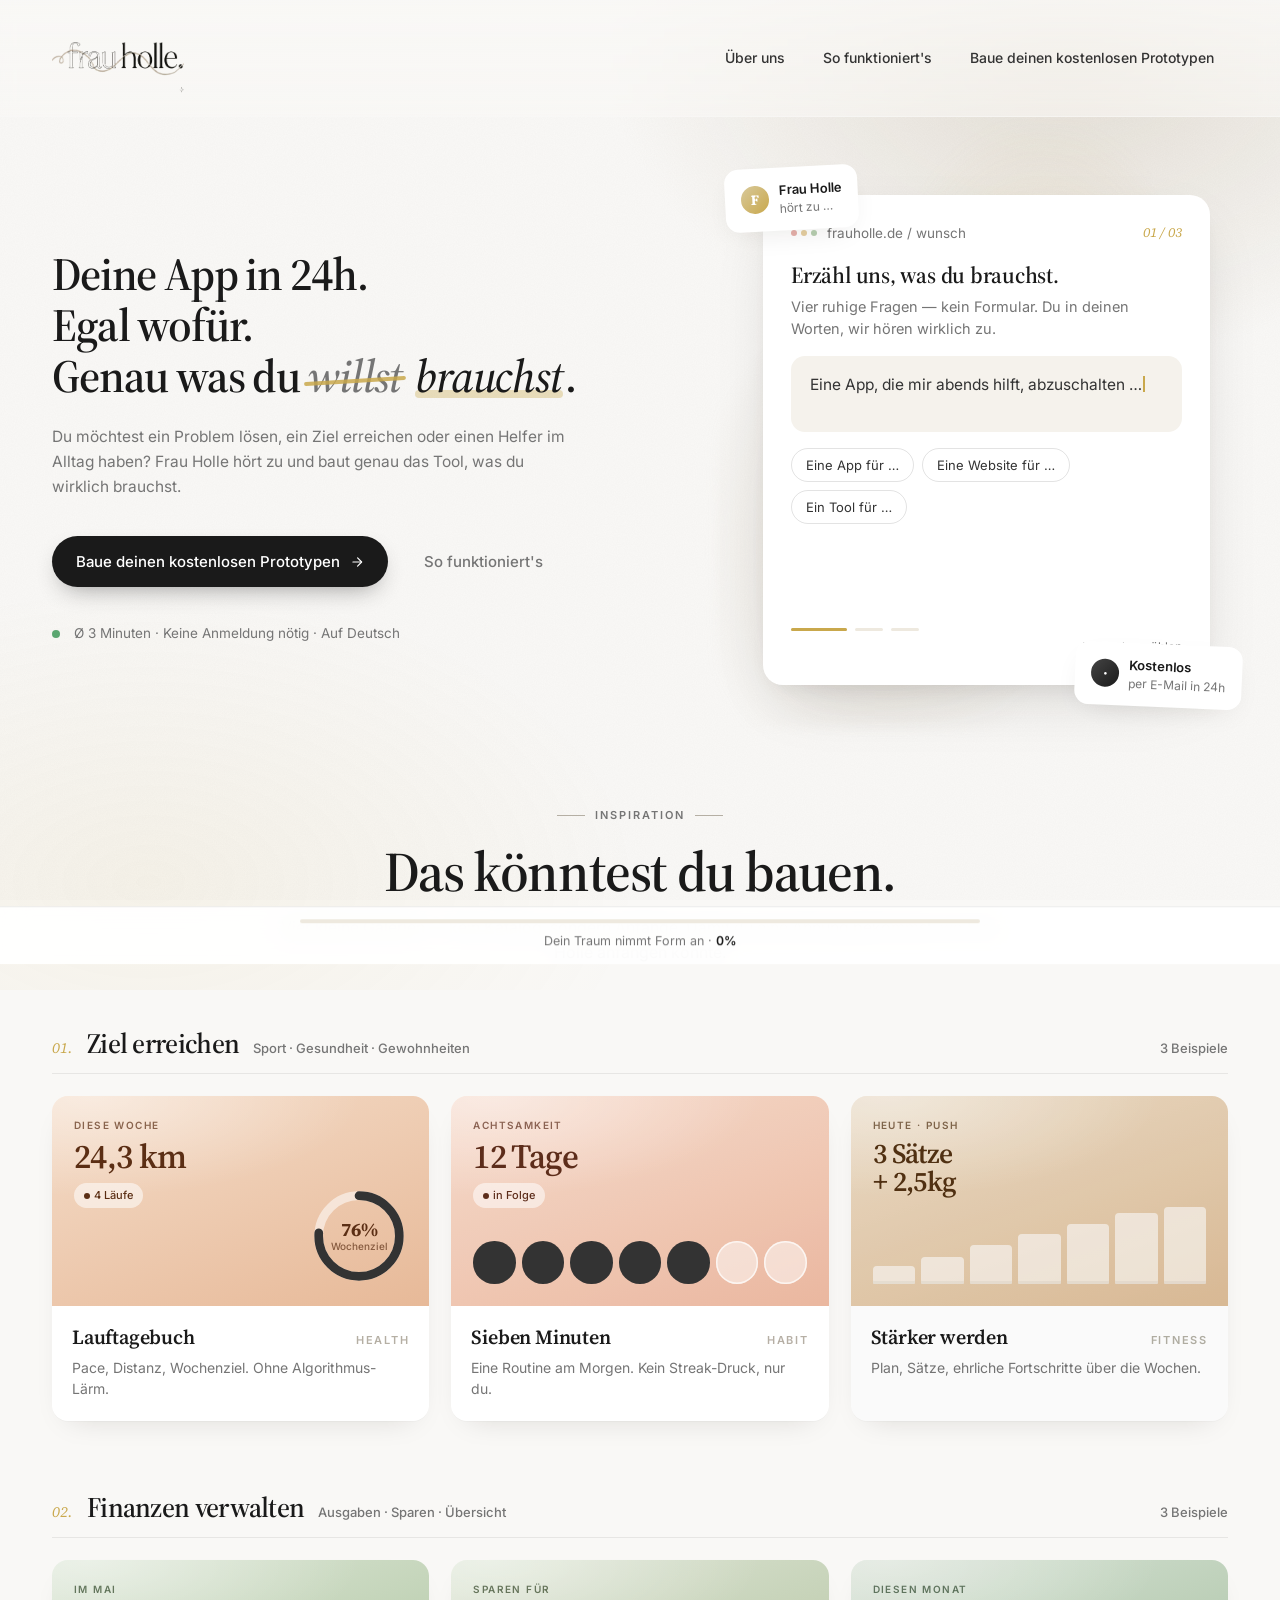
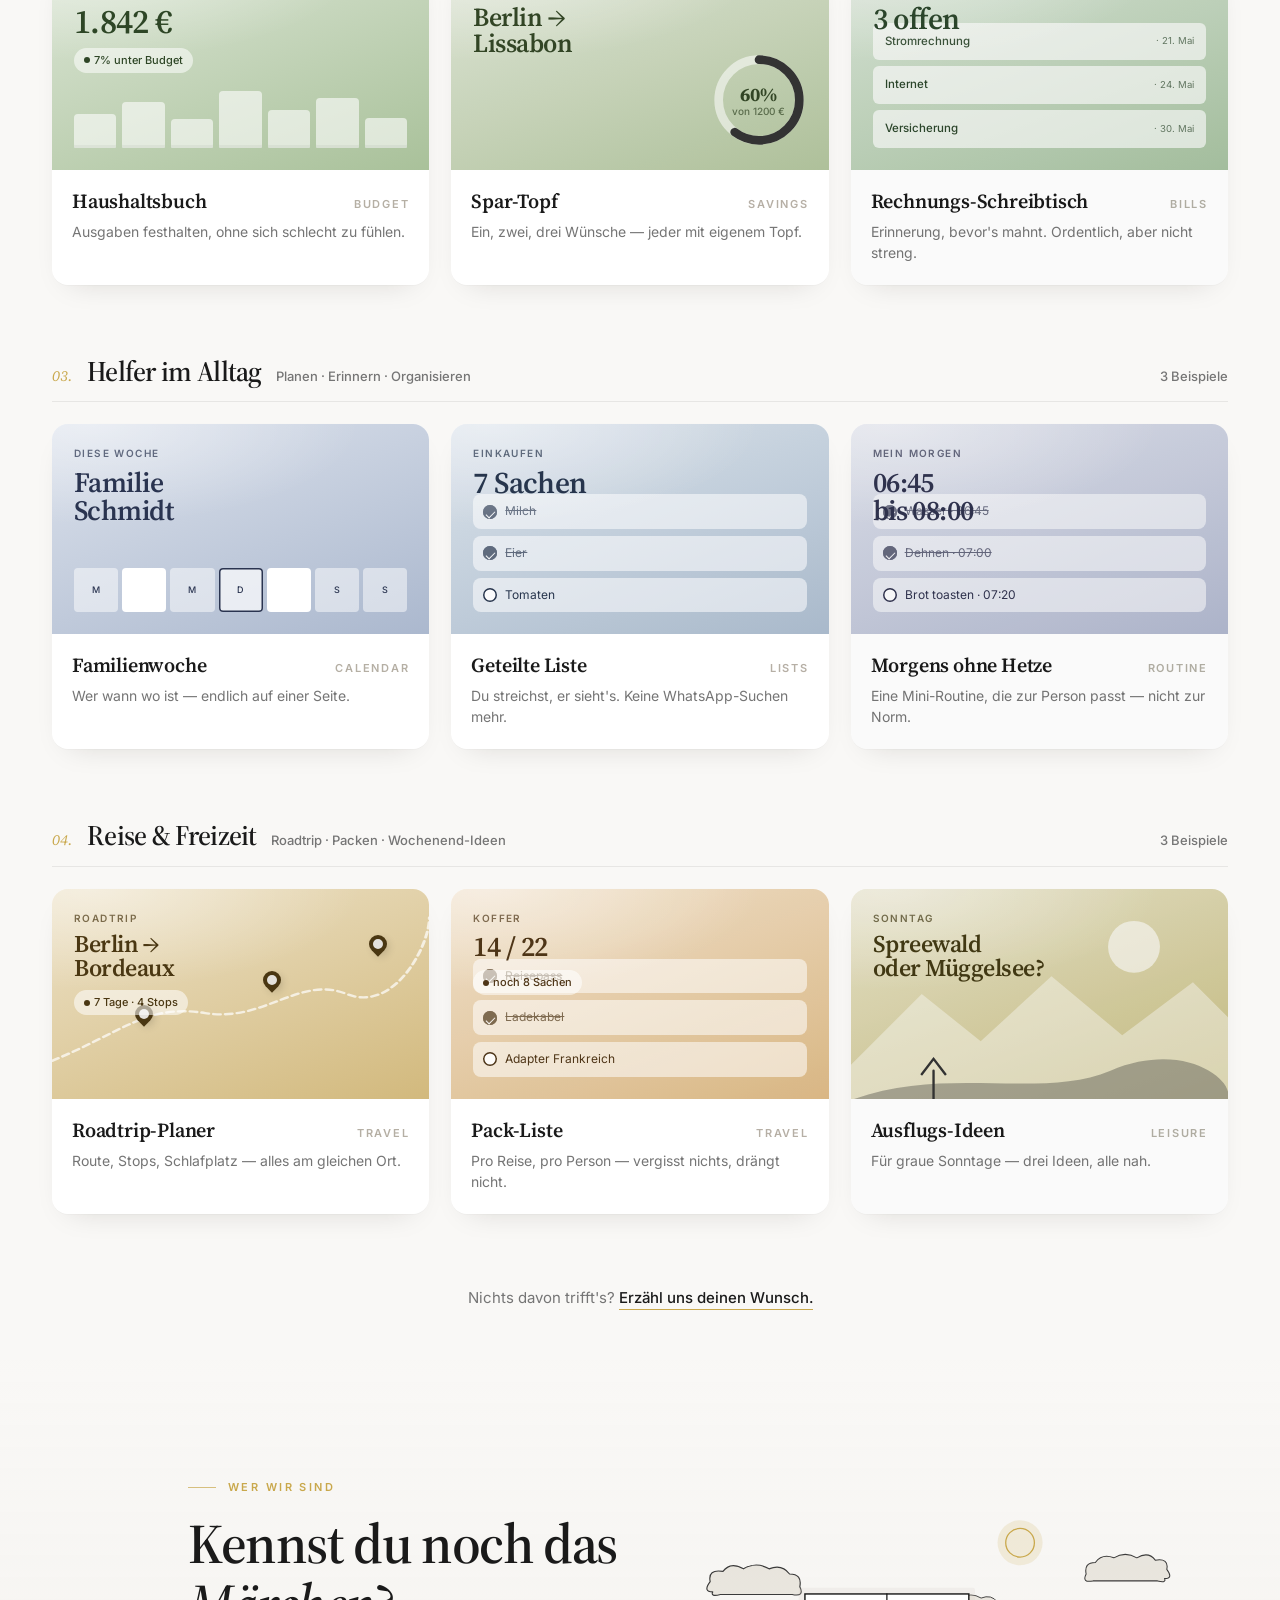
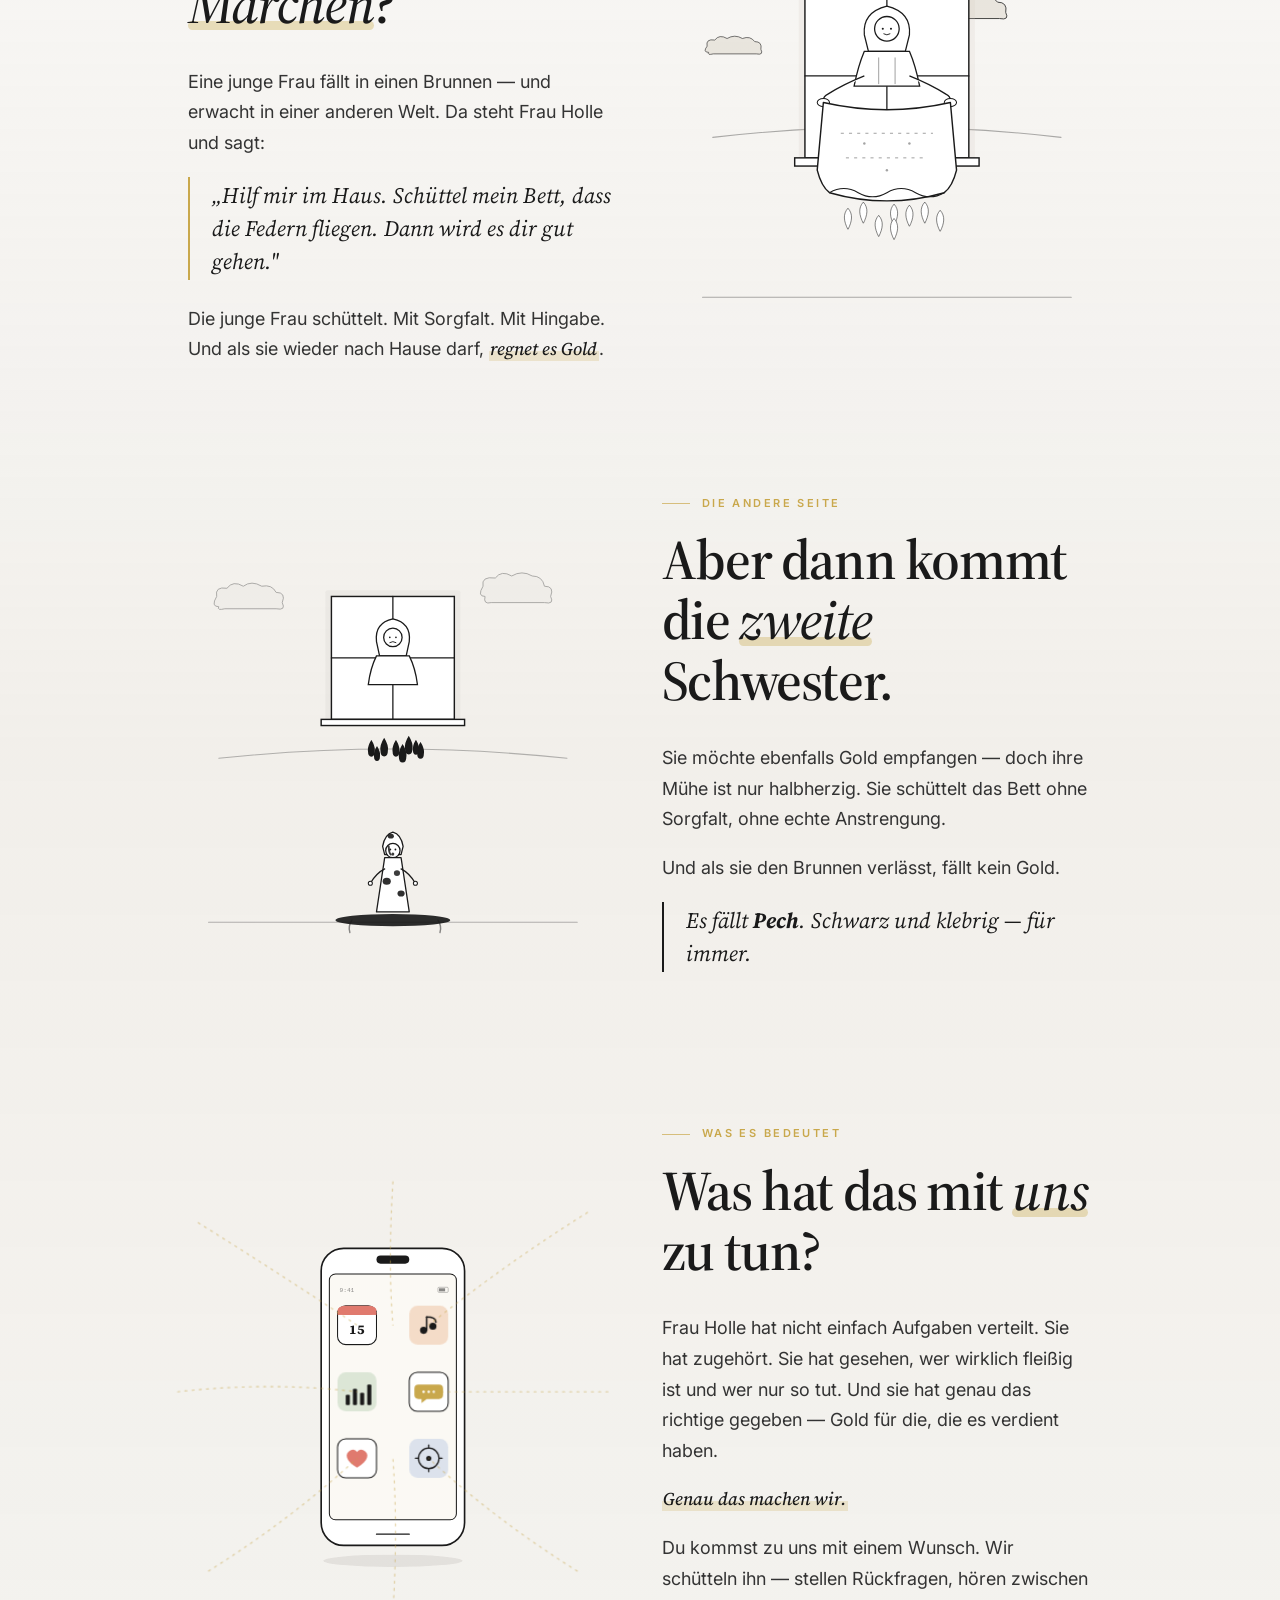
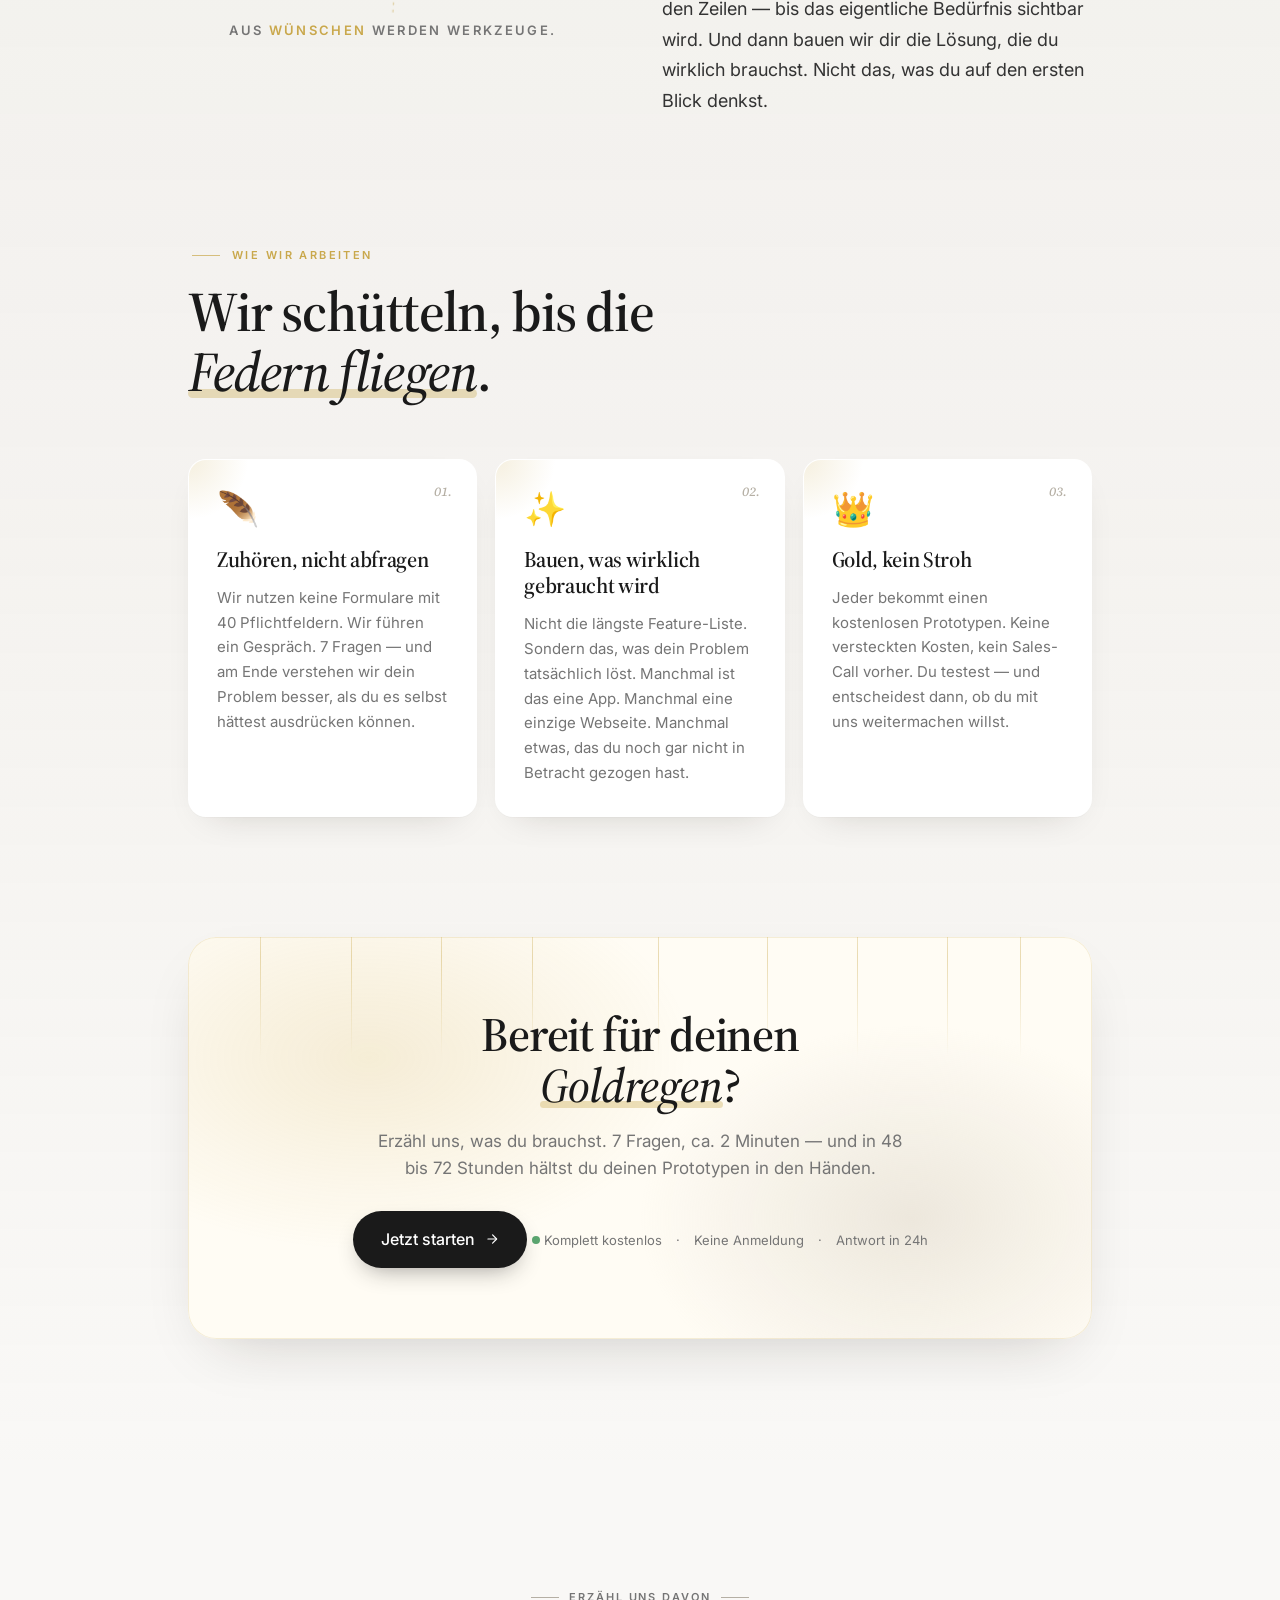
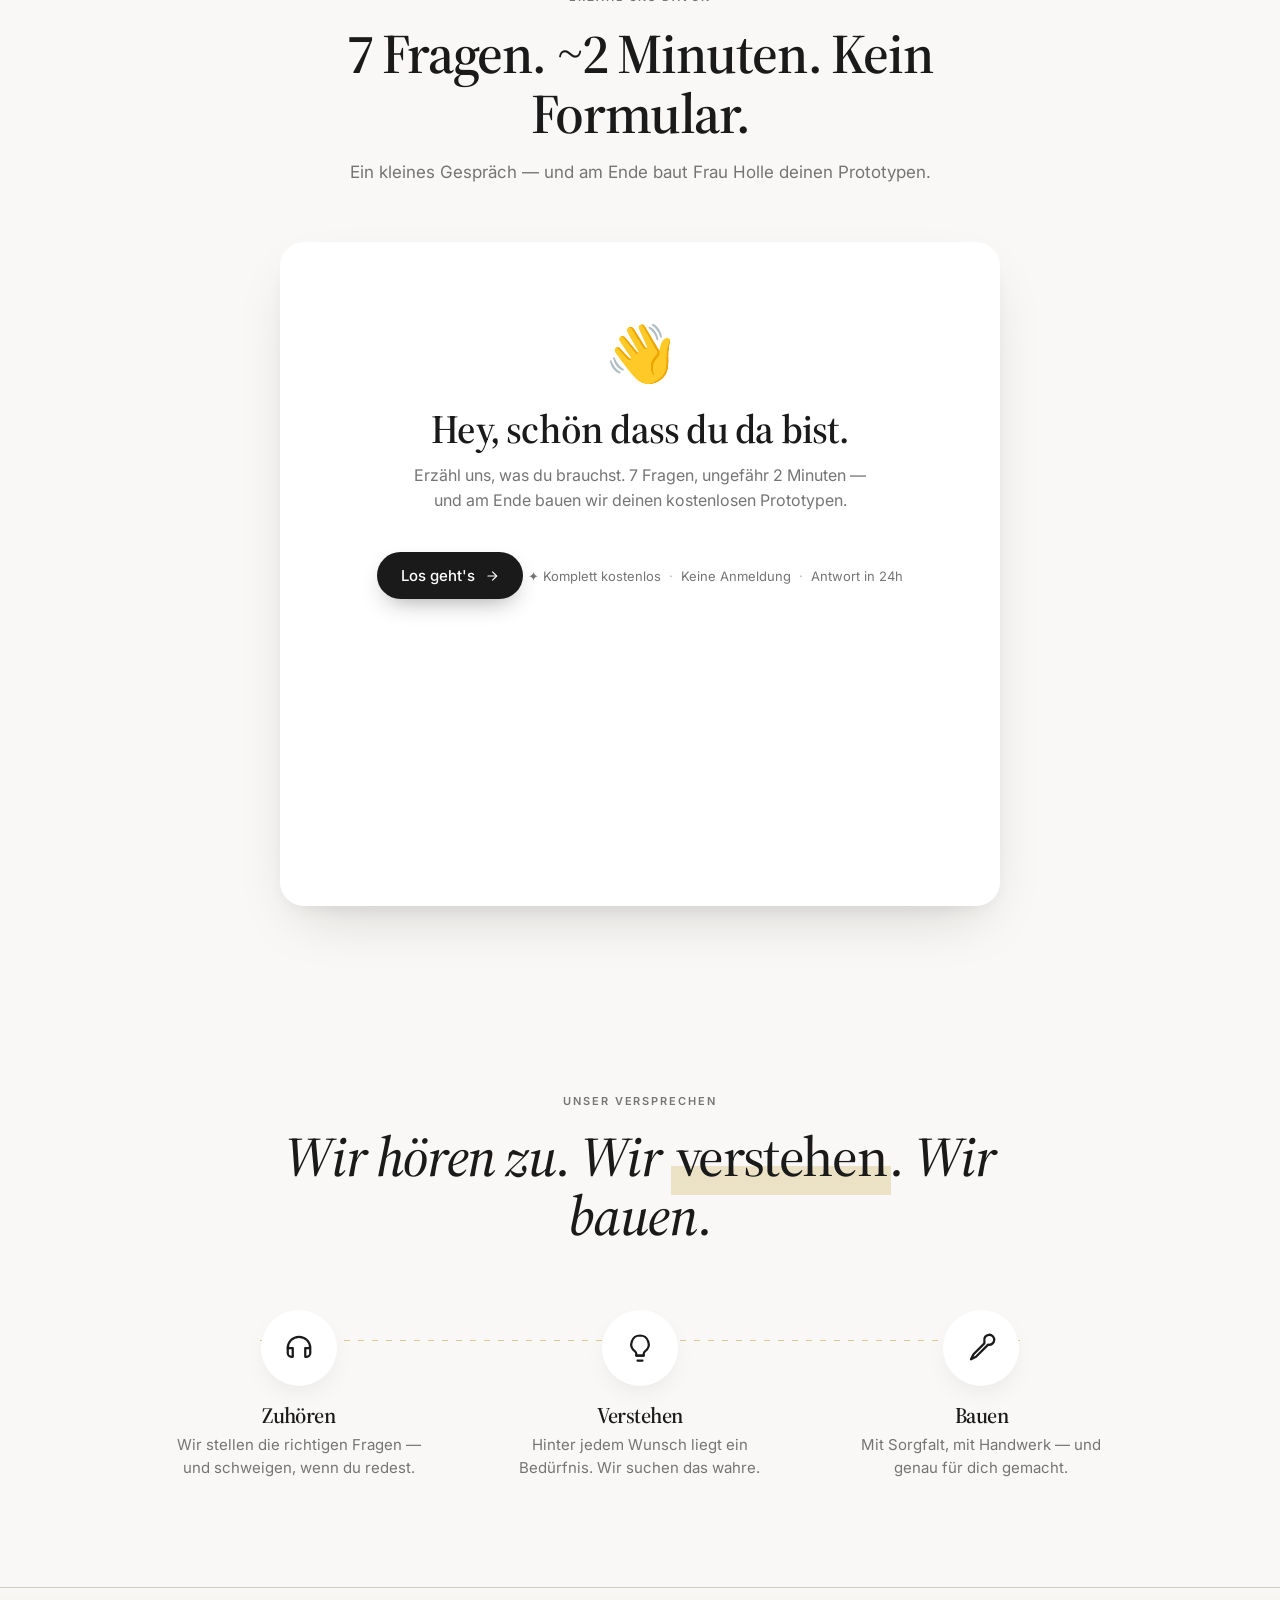
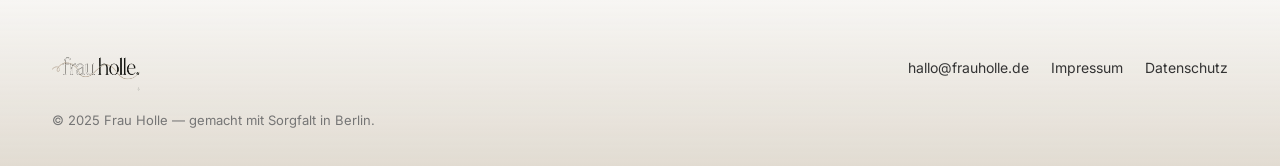
==== index.html @ b583ba74 "Initial: Frau Holle landing page Was brauchst du wirklich? — Static landing page for frauholle.app" ====
<!doctype html>
<html lang="de">
<head>
<meta charset="utf-8" />
<meta name="viewport" content="width=device-width, initial-scale=1" />
<title>frau holle. — Was brauchst du wirklich?</title>
<link rel="preconnect" href="https://fonts.googleapis.com" />
<link rel="preconnect" href="https://fonts.gstatic.com" crossorigin />
<link href="https://fonts.googleapis.com/css2?family=Source+Serif+4:ital,opsz,wght@0,8..60,300..900;1,8..60,300..900&family=Inter:wght@300;400;500;600;700&display=swap" rel="stylesheet" />
<style>
  /* ---------- Tokens ---------- */
  :root {
    --bg:           #F9F8F6;
    --bg-accent:    #D2C9BA;
    --ink:          #1A1A1A;
    --ink-soft:     #333333;
    --gray:         #757575;
    --gray-soft:    #B5AFA4;
    --hairline:     rgba(26, 26, 26, 0.08);
    --card:         #FFFFFF;
    --field:        #F5F2EC;
    --field-strong: #EEE9DF;
    --thread:       #C9A84C;
    --thread-deep:  #A8862C;
    --serif:        "Source Serif 4", "Source Serif Pro", "Hoefler Text", Georgia, serif;
    --sans:         "Inter", -apple-system, BlinkMacSystemFont, "Segoe UI", system-ui, sans-serif;
    --shadow-card:  0 24px 60px -20px rgba(30, 24, 14, 0.18), 0 8px 22px -10px rgba(30, 24, 14, 0.10);
    --shadow-soft:  0 10px 30px -12px rgba(30, 24, 14, 0.12);
    --r-card:       16px;
    --r-field:      14px;
    --r-pill:       9999px;
  }

  /* ---------- Base ---------- */
  * { box-sizing: border-box; }
  html, body { margin: 0; padding: 0; }
  html { scroll-behavior: smooth; }
  body {
    background: var(--bg);
    color: var(--ink-soft);
    font-family: var(--sans);
    font-size: 17px;
    line-height: 1.55;
    -webkit-font-smoothing: antialiased;
    -moz-osx-font-smoothing: grayscale;
    overflow-x: hidden;
  }

  /* Soft radial wash from taupe to off-white, anchored top-right */
  body::before {
    content: "";
    position: fixed;
    inset: -10vh -10vw;
    background:
      radial-gradient(60vw 55vh at 78% 14%, rgba(210, 201, 186, 0.55), rgba(249, 248, 246, 0) 60%),
      radial-gradient(70vw 60vh at 18% 90%, rgba(201, 168, 76, 0.08), rgba(249, 248, 246, 0) 55%);
    pointer-events: none;
    z-index: 0;
  }

  /* Subtle paper grain */
  body::after {
    content: "";
    position: fixed;
    inset: 0;
    pointer-events: none;
    z-index: 0;
    opacity: 0.5;
    mix-blend-mode: multiply;
    background-image: url("data:image/svg+xml;utf8,<svg xmlns='http://www.w3.org/2000/svg' width='160' height='160'><filter id='n'><feTurbulence type='fractalNoise' baseFrequency='0.9' numOctaves='2' stitchTiles='stitch'/><feColorMatrix values='0 0 0 0 0.08  0 0 0 0 0.06  0 0 0 0 0.04  0 0 0 0.045 0'/></filter><rect width='100%' height='100%' filter='url(%23n)'/></svg>");
  }

  main, nav, footer { position: relative; z-index: 1; }

  .wrap {
    max-width: 1240px;
    margin: 0 auto;
    padding: 0 32px;
  }

  /* ---------- Type ---------- */
  h1, h2, h3 {
    font-family: var(--serif);
    color: var(--ink);
    font-weight: 600;
    letter-spacing: -0.025em;
    line-height: 1.06;
    margin: 0;
    font-variation-settings: "opsz" 60;
  }
  h1 { font-size: clamp(44px, 6.5vw, 88px); font-weight: 600; }
  h2 { font-size: clamp(34px, 4.5vw, 56px); }
  h3 { font-size: clamp(22px, 2vw, 28px); }
  p { margin: 0; color: var(--ink-soft); }

  .eyebrow {
    font-family: var(--sans);
    text-transform: uppercase;
    letter-spacing: 0.18em;
    font-size: 11px;
    color: var(--gray);
    font-weight: 600;
  }

  /* ---------- Nav ---------- */
  nav.top {
    position: sticky;
    top: 0;
    z-index: 50;
    padding: 22px 0;
    backdrop-filter: saturate(140%) blur(10px);
    -webkit-backdrop-filter: saturate(140%) blur(10px);
    background: linear-gradient(to bottom, rgba(249,248,246,0.85), rgba(249,248,246,0.6));
    border-bottom: 1px solid transparent;
    transition: border-color 240ms ease, background 240ms ease, padding 240ms ease;
  }
  nav.top.scrolled {
    padding: 14px 0;
    border-bottom-color: var(--hairline);
  }
  nav.top .row {
    display: flex;
    align-items: center;
    justify-content: space-between;
    gap: 16px;
  }
  nav.top .links {
    display: flex;
    align-items: center;
    gap: 10px;
  }
  nav.top a.howto {
    color: var(--ink-soft);
    text-decoration: none;
    font-weight: 500;
    font-size: 14px;
    padding: 10px 14px;
    border-radius: var(--r-pill);
    transition: background 180ms ease, color 180ms ease;
  }
  nav.top a.howto:hover { background: rgba(26,26,26,0.05); color: var(--ink); }

  /* ---------- Logo ---------- */
  .logo {
    display: inline-flex;
    align-items: center;
    gap: 0;
    text-decoration: none;
  }
  .logo img.mark {
    display: block;
    height: 72px;
    width: auto;
    transition: height 220ms ease;
    user-select: none;
    -webkit-user-drag: none;
  }
  nav.top.scrolled .logo img.mark { height: 56px; }
  footer .logo img.mark { height: 48px; }

  /* ---------- Buttons ---------- */
  .btn {
    display: inline-flex;
    align-items: center;
    gap: 10px;
    font-family: var(--sans);
    font-weight: 500;
    font-size: 15px;
    padding: 14px 24px;
    border-radius: var(--r-pill);
    border: none;
    cursor: pointer;
    text-decoration: none;
    transition: transform 220ms cubic-bezier(.2,.7,.2,1), box-shadow 220ms ease, background 220ms ease, color 220ms ease;
    will-change: transform;
  }
  .btn-primary {
    background: var(--ink);
    color: #fff;
    box-shadow: 0 10px 24px -10px rgba(26,26,26,0.45);
  }
  .btn-primary:hover {
    transform: translateY(-1px) scale(1.02);
    box-shadow: 0 18px 34px -12px rgba(26,26,26,0.55);
  }
  .btn-primary:active { transform: translateY(0) scale(1); }

  .btn-ghost {
    background: transparent;
    color: var(--gray);
    padding: 14px 18px;
  }
  .btn-ghost:hover { color: var(--ink-soft); }

  .arrow {
    display: inline-block;
    width: 18px; height: 12px;
    background:
      linear-gradient(currentColor, currentColor) center/100% 1.5px no-repeat,
      linear-gradient(45deg, transparent 50%, currentColor 50%) right center / 7px 7px no-repeat;
    background-position: left center, right center;
    mask-image: none;
  }
  .btn-primary .arrow {
    /* simpler chevron via SVG below */
    display: none;
  }

  /* ---------- Hero ---------- */
  .hero {
    padding: 60px 0 40px;
  }
  .hero-grid {
    display: grid;
    grid-template-columns: 1.15fr 0.85fr;
    gap: 40px;
    align-items: center;
  }
  .hero-text .eyebrow { margin-bottom: 22px; display: inline-flex; align-items: center; gap: 10px; }
  .hero-text .eyebrow .dot { width: 6px; height: 6px; border-radius: 50%; background: var(--thread); display: inline-block; }
  .hero h1 {
    margin-bottom: 24px;
    font-size: clamp(32px, 3.6vw, 50px);
    line-height: 1.1;
  }
  .hero h1 .accent {
    font-style: italic;
    font-weight: 500;
    color: var(--ink);
    position: relative;
    display: inline-block;
    padding: 0 0.05em;
  }
  .hero h1 .accent::after {
    content: "";
    position: absolute;
    left: 0.05em; right: 0.05em;
    bottom: 0.08em;
    height: 0.18em;
    background: var(--thread);
    opacity: 0.35;
    border-radius: 999px;
    z-index: -1;
  }
  /* Editorial strike-through: "willst" crossed out in favour of "brauchst" */
  .hero h1 .strike {
    position: relative;
    color: var(--gray);
    font-style: italic;
    font-weight: 500;
    margin-right: 0.06em;
  }
  .hero h1 .strike::after {
    content: "";
    position: absolute;
    left: -4%; right: -4%;
    top: 56%;
    height: 0.09em;
    background: var(--thread);
    transform: rotate(-3.5deg);
    border-radius: 999px;
    opacity: 0.85;
  }
  .hero h1 .line {
    display: block;
    white-space: nowrap;
  }
  .hero .sub {
    font-size: 15.5px;
    color: var(--gray);
    max-width: 520px;
    line-height: 1.6;
    margin-bottom: 36px;
  }
  .hero .cta-row {
    display: flex;
    align-items: center;
    gap: 18px;
    flex-wrap: wrap;
  }
  .hero .meta {
    margin-top: 36px;
    display: flex;
    align-items: center;
    gap: 14px;
    color: var(--gray);
    font-size: 13.5px;
  }
  .hero .meta .pulse {
    width: 8px; height: 8px; border-radius: 50%; background: #5BA670;
    box-shadow: 0 0 0 0 rgba(91,166,112,0.55);
    animation: pulse 2.4s ease-out infinite;
  }
  @keyframes pulse {
    0% { box-shadow: 0 0 0 0 rgba(91,166,112,0.55); }
    70% { box-shadow: 0 0 0 10px rgba(91,166,112,0); }
    100% { box-shadow: 0 0 0 0 rgba(91,166,112,0); }
  }

  /* ---------- Hero preview card ---------- */
  .preview-stack {
    position: relative;
    padding: 18px 18px 32px;
    transform: translateX(20px);
  }
  .preview-stack::before {
    /* warm hand-drawn-ish background blob behind card */
    content: "";
    position: absolute;
    inset: -10% -6% -2% -6%;
    background:
      radial-gradient(45% 60% at 60% 40%, rgba(201, 168, 76, 0.16), rgba(201,168,76,0) 70%),
      radial-gradient(50% 60% at 30% 70%, rgba(210, 201, 186, 0.5), rgba(210,201,186,0) 70%);
    filter: blur(6px);
    z-index: 0;
  }
  .card {
    position: relative;
    background: var(--card);
    border-radius: 20px;
    box-shadow: var(--shadow-card);
    padding: 28px;
  }
  .preview-card { z-index: 2; }
  .preview-card .ph-row {
    display: flex;
    align-items: center;
    gap: 10px;
    color: var(--gray);
    font-size: 13.5px;
    margin-bottom: 18px;
  }
  .preview-card .ph-row .dots { display: inline-flex; gap: 4px; }
  .preview-card .ph-row .dots span { width: 6px; height: 6px; border-radius: 50%; background: var(--gray-soft); }
  .preview-card .ph-row .dots span:first-child { background: #E6B0AB; }
  .preview-card .ph-row .dots span:nth-child(2) { background: #E6CFA1; }
  .preview-card .ph-row .dots span:nth-child(3) { background: #B7CFB1; }
  .preview-card .ph-row .url {
    font-variant-numeric: tabular-nums;
    transition: opacity 300ms ease;
  }
  .preview-card .ph-row .step-counter {
    margin-left: auto;
    font-family: var(--serif);
    font-style: italic;
    color: var(--thread-deep);
    font-size: 13.5px;
  }

  /* ---------- Slides stage ---------- */
  .slides-stage {
    position: relative;
    /* min-height set to fit tallest slide */
    min-height: 320px;
  }
  .slide {
    position: absolute;
    inset: 0;
    opacity: 0;
    transform: translateY(10px);
    transition: opacity 500ms ease, transform 500ms cubic-bezier(.2,.7,.2,1);
    pointer-events: none;
  }
  .slide.active {
    opacity: 1;
    transform: translateY(0);
    pointer-events: auto;
  }
  .slide-title {
    font-family: var(--serif);
    font-size: 23px;
    font-weight: 600;
    color: var(--ink);
    letter-spacing: -0.01em;
    line-height: 1.2;
    margin: 0 0 6px;
  }
  .slide-desc {
    font-size: 14.5px;
    color: var(--gray);
    line-height: 1.55;
    margin: 0 0 16px;
  }
  .slide-visual { margin-bottom: 16px; }

  /* Slide 2 — Inbox card */
  .inbox {
    background: var(--field);
    border-radius: var(--r-field);
    padding: 16px 18px;
    display: flex;
    flex-direction: column;
    gap: 10px;
  }
  .inbox .row1 {
    display: flex; align-items: center; gap: 10px;
    font-size: 12.5px; color: var(--gray);
  }
  .inbox .row1 .av {
    width: 22px; height: 22px; border-radius: 50%;
    background: linear-gradient(135deg, #D8C99B, #C9A84C);
    color: #fff; font-family: var(--serif); font-weight: 700;
    display: flex; align-items: center; justify-content: center;
    font-size: 11px;
  }
  .inbox .row1 strong { color: var(--ink-soft); font-weight: 600; }
  .inbox .row1 .ago { margin-left: auto; }
  .inbox .subj {
    font-family: var(--serif);
    font-size: 15.5px;
    color: var(--ink);
    font-weight: 600;
    letter-spacing: -0.005em;
  }
  .inbox .link {
    display: inline-flex;
    align-items: center;
    gap: 8px;
    background: #fff;
    border: 1px solid var(--hairline);
    border-radius: 8px;
    padding: 8px 12px;
    font-size: 12.5px;
    color: var(--ink-soft);
    font-family: var(--sans);
    align-self: flex-start;
    cursor: pointer;
    transition: border-color 200ms ease, transform 200ms ease;
  }
  .inbox .link:hover { border-color: var(--thread); transform: translateY(-1px); }
  .inbox .link svg { color: var(--thread-deep); }

  /* Slide 3 — Decision */
  .choice-row {
    display: grid;
    grid-template-columns: 1.2fr 0.8fr;
    gap: 10px;
  }
  .choice {
    background: var(--field);
    border-radius: var(--r-field);
    padding: 14px 16px;
    cursor: pointer;
    border: 1.5px solid transparent;
    transition: all 200ms ease;
    display: flex;
    flex-direction: column;
    gap: 4px;
    text-align: left;
    font-family: var(--sans);
  }
  .choice:hover { border-color: var(--thread); transform: translateY(-1px); background: #FFFCF4; }
  .choice .ti {
    font-family: var(--serif);
    font-size: 15.5px;
    font-weight: 600;
    color: var(--ink);
    letter-spacing: -0.005em;
  }
  .choice .sub { font-size: 12px; color: var(--gray); }
  .choice.primary {
    background: var(--ink);
    border-color: var(--ink);
  }
  .choice.primary .ti { color: #fff; }
  .choice.primary .sub { color: rgba(255,255,255,0.65); }
  .choice.primary:hover { transform: translateY(-1px); background: #000; }

  /* ---------- Slide dots ---------- */
  .slide-dots {
    display: flex; align-items: center; gap: 8px;
    margin-top: 20px;
  }
  .slide-dots .seg {
    width: 28px; height: 3px;
    background: var(--field-strong);
    border: none;
    border-radius: 2px;
    padding: 0;
    cursor: pointer;
    transition: background 240ms ease, width 240ms ease;
    overflow: hidden;
    position: relative;
  }
  .slide-dots .seg.active {
    width: 56px;
    background: var(--field-strong);
  }
  .slide-dots .seg.active::after {
    content: "";
    position: absolute;
    left: 0; top: 0; bottom: 0;
    background: var(--thread);
    width: 100%;
    transform-origin: left center;
    animation: dotsFill var(--slide-ms, 5000ms) linear forwards;
  }
  @keyframes dotsFill { from { transform: scaleX(0); } to { transform: scaleX(1); } }
  .slide-dots .seg.done { background: var(--thread); }
  .slide-dots .meta {
    margin-left: auto;
    color: var(--gray);
    font-size: 12px;
    display: inline-flex; gap: 10px; align-items: center;
  }
  .slide-dots .meta button {
    background: none; border: none; cursor: pointer;
    color: var(--gray);
    padding: 4px 6px; border-radius: 6px;
    transition: color 180ms ease, background 180ms ease;
  }
  .slide-dots .meta button:hover { color: var(--ink); background: var(--field); }

  .preview-prompt {
    font-family: var(--serif);
    font-size: 22px;
    color: var(--ink);
    font-weight: 600;
    letter-spacing: -0.01em;
    margin-bottom: 14px;
  }
  .field {
    background: var(--field);
    border-radius: var(--r-field);
    padding: 16px 18px;
    color: var(--ink-soft);
    font-size: 15.5px;
    line-height: 1.5;
    min-height: 96px;
    border: 1.5px solid transparent;
    transition: border-color 220ms ease, background 220ms ease, box-shadow 220ms ease;
    position: relative;
  }
  .field .typing {
    color: var(--ink-soft);
  }
  .field .caret {
    display: inline-block;
    width: 1.5px;
    height: 1.05em;
    vertical-align: -2px;
    background: var(--thread);
    margin-left: 1px;
    animation: blink 1s steps(2) infinite;
  }
  @keyframes blink { 50% { opacity: 0; } }

  .chips {
    display: flex;
    flex-wrap: wrap;
    gap: 8px;
    margin-top: 16px;
  }
  .chip {
    font-size: 13px;
    color: var(--ink-soft);
    background: transparent;
    border: 1px solid rgba(26,26,26,0.12);
    padding: 8px 14px;
    border-radius: var(--r-pill);
    cursor: pointer;
    transition: all 180ms ease;
    font-family: var(--sans);
  }
  .chip:hover {
    border-color: var(--thread);
    color: var(--ink);
    background: rgba(201,168,76,0.08);
  }

  .preview-foot {
    display: flex;
    align-items: center;
    justify-content: space-between;
    margin-top: 20px;
    color: var(--gray);
    font-size: 13px;
  }
  .preview-foot .badge {
    display: inline-flex; align-items: center; gap: 6px;
    background: var(--field-strong);
    padding: 6px 10px;
    border-radius: var(--r-pill);
    font-weight: 500;
    color: var(--ink-soft);
  }
  .preview-foot .badge svg { width: 12px; height: 12px; }

  /* Floating mini card behind preview */
  .float-card {
    position: absolute;
    background: #fff;
    border-radius: 14px;
    padding: 12px 16px;
    box-shadow: var(--shadow-soft);
    display: flex;
    align-items: center;
    gap: 10px;
    font-size: 13px;
    color: var(--ink-soft);
    z-index: 3;
  }
  .float-card .avatar {
    width: 28px; height: 28px; border-radius: 50%;
    background: linear-gradient(135deg, #D8C99B, #C9A84C);
    color: #fff;
    display: flex; align-items: center; justify-content: center;
    font-family: var(--serif);
    font-weight: 700;
    font-size: 14px;
  }
  .float-card.fc-1 { top: -10px; left: -20px; transform: rotate(-3deg); }
  .float-card.fc-2 { bottom: 10px; right: -14px; transform: rotate(2.5deg); }

  /* ---------- Gallery: "Das könntest du bauen" ---------- */
  .gallery { padding: 40px 0 40px; }
  .gallery .head { text-align: center; max-width: 720px; margin: 0 auto 64px; }
  .gallery .head .eyebrow { margin-bottom: 18px; display: inline-flex; align-items: center; gap: 10px; }
  .gallery .head .eyebrow::before, .gallery .head .eyebrow::after {
    content: ""; width: 28px; height: 1px; background: var(--gray-soft);
  }
  .gallery .head h2 { margin-bottom: 14px; }
  .gallery .head p { color: var(--gray); font-size: 16px; }

  .cat { margin-bottom: 72px; }
  .cat-head {
    display: flex;
    align-items: baseline;
    justify-content: space-between;
    gap: 24px;
    margin-bottom: 22px;
    padding-bottom: 14px;
    border-bottom: 1px solid var(--hairline);
  }
  .cat-head .left { display: inline-flex; align-items: baseline; gap: 14px; flex-wrap: wrap; }
  .cat-head h3 { font-size: clamp(22px, 2.2vw, 30px); font-weight: 600; }
  .cat-head .tag {
    font-family: var(--sans);
    color: var(--gray);
    font-size: 13px;
    font-weight: 500;
  }
  .cat-head .num {
    font-family: var(--serif);
    font-style: italic;
    color: var(--thread-deep);
    font-size: 15px;
  }

  .cat-grid {
    display: grid;
    grid-template-columns: repeat(3, 1fr);
    gap: 22px;
  }

  .app-card {
    background: var(--card);
    border-radius: var(--r-card);
    box-shadow: 0 1px 0 rgba(0,0,0,0.02), 0 12px 30px -18px rgba(30,24,14,0.18);
    overflow: hidden;
    transition: transform 240ms cubic-bezier(.2,.7,.2,1), box-shadow 240ms ease;
    cursor: pointer;
  }
  .app-card:hover {
    transform: translateY(-3px);
    box-shadow: 0 1px 0 rgba(0,0,0,0.02), 0 24px 44px -20px rgba(30,24,14,0.22);
  }
  .app-card .preview {
    height: 210px;
    position: relative;
    overflow: hidden;
    background: linear-gradient(160deg, var(--prev-a), var(--prev-b));
  }
  .app-card .preview::after {
    /* subtle paper-light overlay for depth */
    content: "";
    position: absolute; inset: 0;
    background: radial-gradient(120% 80% at 10% 0%, rgba(255,255,255,0.45), rgba(255,255,255,0) 60%);
    pointer-events: none;
  }
  .app-card .meta {
    padding: 16px 20px 22px;
  }
  .app-card .meta .row {
    display: flex;
    align-items: baseline;
    justify-content: space-between;
    gap: 10px;
  }
  .app-card .meta h4 {
    font-family: var(--serif);
    font-size: 20px;
    font-weight: 600;
    margin: 0 0 4px;
    color: var(--ink);
    letter-spacing: -0.01em;
  }
  .app-card .meta .kind {
    font-size: 11px;
    text-transform: uppercase;
    letter-spacing: 0.16em;
    color: var(--gray-soft);
    font-weight: 600;
  }
  .app-card .meta p {
    color: var(--gray);
    font-size: 14px;
    line-height: 1.5;
    margin: 0;
  }

  /* ---------- Per-category palettes ---------- */
  .cat[data-cat="goal"]    { --prev-a: #F4DCC8; --prev-b: #E7B998; --ink-on: #5B2E14; }
  .cat[data-cat="finance"] { --prev-a: #DCE6D6; --prev-b: #A9C19A; --ink-on: #2E4626; }
  .cat[data-cat="plan"]    { --prev-a: #DCE2EC; --prev-b: #ABB8CE; --ink-on: #2A3450; }
  .cat[data-cat="travel"]  { --prev-a: #EDE2C8; --prev-b: #D2B97D; --ink-on: #4A3712; }
  .app-card { --prev-a: #EFEAE0; --prev-b: #D6CCB8; --ink-on: #3a2d10; }
  /* card inherits its category vars via CSS cascade */
  .cat[data-cat="goal"]    .app-card { --prev-a: #F4DCC8; --prev-b: #E7B998; --ink-on: #5B2E14; }
  .cat[data-cat="finance"] .app-card { --prev-a: #DCE6D6; --prev-b: #A9C19A; --ink-on: #2E4626; }
  .cat[data-cat="plan"]    .app-card { --prev-a: #DCE2EC; --prev-b: #ABB8CE; --ink-on: #2A3450; }
  .cat[data-cat="travel"]  .app-card { --prev-a: #EDE2C8; --prev-b: #D2B97D; --ink-on: #4A3712; }

  /* alternate card palettes within a category for visual rhythm */
  .app-card.alt-1 { filter: hue-rotate(-8deg) saturate(0.95); }
  .app-card.alt-2 { filter: hue-rotate(10deg) saturate(0.9) brightness(0.98); }

  /* ---------- Preview mock-UI building blocks ---------- */
  .mock {
    position: absolute;
    inset: 22px;
    z-index: 1;
    color: var(--ink-on);
    font-family: var(--sans);
  }
  .mock .label-s {
    font-size: 10px;
    text-transform: uppercase;
    letter-spacing: 0.14em;
    opacity: 0.7;
    font-weight: 600;
    margin-bottom: 6px;
  }
  .mock .big {
    font-family: var(--serif);
    font-size: 34px;
    font-weight: 600;
    letter-spacing: -0.02em;
    line-height: 1;
  }
  .mock .pill {
    background: rgba(255,255,255,0.55);
    border-radius: 999px;
    padding: 4px 10px;
    font-size: 11px;
    font-weight: 500;
    display: inline-flex; align-items: center; gap: 4px;
    color: var(--ink-on);
  }
  .mock .dot { width: 6px; height: 6px; border-radius: 50%; background: currentColor; }

  /* Ring chart */
  .ring {
    position: absolute;
    right: 22px; bottom: 22px;
    width: 96px; height: 96px;
  }
  .ring svg { width: 100%; height: 100%; transform: rotate(-90deg); }
  .ring .center {
    position: absolute; inset: 0;
    display: flex; align-items: center; justify-content: center;
    flex-direction: column;
    font-family: var(--serif);
    font-weight: 700;
    color: var(--ink-on);
    font-size: 19px;
    line-height: 1;
  }
  .ring .center small { font-family: var(--sans); font-size: 10px; opacity: 0.7; margin-top: 2px; font-weight: 500; }

  /* Bar chart */
  .bars {
    position: absolute;
    left: 22px; right: 22px; bottom: 22px;
    display: flex; align-items: flex-end; gap: 6px;
    height: 80px;
  }
  .bars span {
    flex: 1;
    background: rgba(255,255,255,0.6);
    border-radius: 4px 4px 1px 1px;
    box-shadow: inset 0 -3px 0 rgba(0,0,0,0.04);
  }

  /* Checklist rows */
  .rows {
    position: absolute;
    left: 22px; right: 22px; bottom: 22px;
    display: flex; flex-direction: column; gap: 7px;
  }
  .rows .ri {
    display: flex; align-items: center; gap: 8px;
    background: rgba(255,255,255,0.55);
    border-radius: 8px;
    padding: 8px 10px;
    font-size: 12px;
    color: var(--ink-on);
  }
  .rows .ri .chk {
    width: 14px; height: 14px;
    border-radius: 50%;
    background: rgba(255,255,255,0.85);
    box-shadow: inset 0 0 0 1.5px currentColor;
    flex: none;
    position: relative;
  }
  .rows .ri.done .chk {
    background: currentColor;
  }
  .rows .ri.done .chk::after {
    content: "";
    position: absolute;
    left: 3px; top: 6px;
    width: 8px; height: 4px;
    border-left: 1.5px solid #fff;
    border-bottom: 1.5px solid #fff;
    transform: rotate(-45deg);
  }
  .rows .ri.done { color: var(--ink-on); }
  .rows .ri.done span { text-decoration: line-through; opacity: 0.7; }

  /* Habit dots (7 days) */
  .habit {
    position: absolute;
    left: 22px; right: 22px; bottom: 22px;
    display: flex; gap: 6px;
  }
  .habit .d {
    flex: 1; aspect-ratio: 1;
    border-radius: 50%;
    background: rgba(255,255,255,0.5);
    box-shadow: inset 0 0 0 1.5px rgba(255,255,255,0.7);
  }
  .habit .d.on { background: currentColor; box-shadow: none; }

  /* Calendar mini grid */
  .calmini {
    position: absolute;
    left: 22px; right: 22px; bottom: 22px;
    display: grid;
    grid-template-columns: repeat(7, 1fr);
    gap: 4px;
  }
  .calmini .d {
    aspect-ratio: 1;
    background: rgba(255,255,255,0.5);
    border-radius: 4px;
    font-size: 9px;
    color: var(--ink-on);
    display: flex; align-items: center; justify-content: center;
    font-weight: 500;
  }
  .calmini .d.ev { background: currentColor; color: #fff; }
  .calmini .d.t { box-shadow: inset 0 0 0 1.5px currentColor; background: rgba(255,255,255,0.7); }

  /* Map sketch */
  .mapmock {
    position: absolute; inset: 0;
    overflow: hidden;
  }
  .mapmock svg { position: absolute; inset: 0; width: 100%; height: 100%; }
  .mapmock .pin {
    position: absolute;
    width: 18px; height: 18px;
    background: var(--ink-on);
    border-radius: 50% 50% 50% 0;
    transform: rotate(-45deg);
    box-shadow: 0 4px 10px -2px rgba(0,0,0,0.2);
  }
  .mapmock .pin::after {
    content: "";
    position: absolute;
    top: 4px; left: 4px;
    width: 10px; height: 10px;
    background: rgba(255,255,255,0.85);
    border-radius: 50%;
  }

  /* Bills/cards stack */
  .stack {
    position: absolute;
    left: 22px; right: 22px; bottom: 22px;
    display: flex; flex-direction: column; gap: 6px;
  }
  .stack .b {
    background: rgba(255,255,255,0.65);
    border-radius: 6px;
    padding: 10px 12px;
    display: flex; align-items: center; justify-content: space-between;
    font-size: 11.5px;
    color: var(--ink-on);
    font-weight: 500;
  }
  .stack .b small { opacity: 0.7; font-weight: 400; }

  /* Photo-tile (landscape illustration) */
  .scene {
    position: absolute; inset: 0;
    overflow: hidden;
  }
  .scene svg { position: absolute; inset: 0; width: 100%; height: 100%; }

  /* Section CTA at end of gallery */
  .gallery-cta {
    text-align: center;
    margin-top: 8px;
    color: var(--gray);
    font-size: 15px;
  }
  .gallery-cta a {
    color: var(--ink);
    text-decoration: none;
    font-weight: 500;
    border-bottom: 1px solid var(--thread);
    padding-bottom: 2px;
    transition: color 200ms ease, border-color 200ms ease;
  }
  .gallery-cta a:hover { color: var(--thread-deep); border-color: var(--thread-deep); }

  /* ====================================================================== */
  /* ---------- Story section "Über uns" ---------- */
  /* ====================================================================== */
  .story {
    padding: 120px 0 140px;
    position: relative;
  }
  .story::before {
    /* deeper taupe wash behind story */
    content: "";
    position: absolute;
    inset: 0;
    background: linear-gradient(180deg, transparent 0%, rgba(210,201,186,0.18) 30%, rgba(210,201,186,0.10) 70%, transparent 100%);
    pointer-events: none;
    z-index: -1;
  }

  .story-block {
    max-width: 920px;
    margin: 0 auto 120px;
    padding: 0 8px;
  }
  .story-block:last-of-type { margin-bottom: 0; }

  .story-eyebrow {
    font-family: var(--sans);
    text-transform: uppercase;
    letter-spacing: 0.22em;
    font-size: 11px;
    color: var(--thread-deep);
    font-weight: 600;
    margin-bottom: 18px;
    display: inline-flex; align-items: center; gap: 12px;
  }
  .story-eyebrow::before {
    content: ""; width: 28px; height: 1px; background: var(--thread); opacity: 0.7;
  }
  .story h2 {
    font-family: var(--serif);
    font-weight: 600;
    font-size: clamp(34px, 4.6vw, 56px);
    letter-spacing: -0.025em;
    line-height: 1.08;
    color: var(--ink);
    margin: 0 0 32px;
    max-width: 18ch;
  }
  .story h2 em {
    font-style: italic;
    font-weight: 500;
    color: var(--ink);
    position: relative;
    display: inline-block;
  }
  .story h2 em::after {
    content: "";
    position: absolute;
    left: 0; right: 0; bottom: 0.08em;
    height: 0.16em;
    background: var(--thread);
    opacity: 0.35;
    border-radius: 999px;
    z-index: -1;
  }
  .story p.body {
    font-size: 18px;
    line-height: 1.7;
    color: var(--ink-soft);
    max-width: 62ch;
    margin: 0 0 18px;
  }
  .story p.body:last-child { margin-bottom: 0; }
  .story p.body strong {
    font-family: var(--serif);
    font-style: italic;
    font-weight: 500;
    color: var(--ink);
    background: linear-gradient(180deg, transparent 60%, rgba(201,168,76,0.22) 60%);
    padding: 0 0.08em;
  }
  .story .quote {
    font-family: var(--serif);
    font-style: italic;
    font-size: 22px;
    line-height: 1.5;
    color: var(--ink);
    border-left: 2px solid var(--thread);
    padding: 2px 0 2px 22px;
    margin: 8px 0 24px;
    max-width: 50ch;
  }

  /* Two-column story layout (text + visual) */
  .story-split {
    display: grid;
    grid-template-columns: 1.05fr 1fr;
    gap: 64px;
    align-items: center;
  }
  .story-split.reverse { grid-template-columns: 1fr 1.05fr; }
  .story-split.reverse .story-visual { order: -1; }

  /* ---------- Block 1: Frau Holle am Fenster ---------- */
  .scene-tale {
    position: relative;
    aspect-ratio: 1 / 1;
    max-width: 460px;
    margin: 0 auto;
  }
  .scene-tale svg { display: block; width: 100%; height: 100%; overflow: visible; }

  /* Shared stroke styles */
  .scene-tale .line       { stroke: var(--ink); stroke-width: 1.25; fill: none; stroke-linecap: round; stroke-linejoin: round; }
  .scene-tale .line-soft  { stroke: var(--ink); stroke-width: 1;    fill: none; opacity: 0.35; stroke-linecap: round; }
  .scene-tale .fill-warm  { fill: rgba(210,201,186,0.45); }
  .scene-tale .fill-cream { fill: #fff; }
  .scene-tale .gold       { stroke: var(--thread); }
  .scene-tale .sun-disc   { fill: var(--thread); opacity: 0.16; }

  /* The duvet rocks gently as if being shaken */
  .scene-tale .duvet {
    transform-origin: 200px 165px; /* pivot at where she holds it */
    animation: shake 1.4s ease-in-out infinite;
  }
  @keyframes shake {
    0%, 100% { transform: rotate(-2.5deg) translateY(0); }
    25%      { transform: rotate(3deg) translateY(-1px); }
    50%      { transform: rotate(-2deg) translateY(1px); }
    75%      { transform: rotate(2.5deg) translateY(-1px); }
  }

  /* Holle's arms shake very subtly in sync */
  .scene-tale .holle-arms {
    transform-origin: 200px 145px;
    animation: armShake 1.4s ease-in-out infinite;
  }
  @keyframes armShake {
    0%, 100% { transform: translateY(0); }
    50%      { transform: translateY(1px); }
  }

  /* Falling feathers — multiple, staggered, drifting */
  .scene-tale .ft {
    transform-origin: 50% 0;
    opacity: 0;
    animation: featherDrop 6s linear infinite;
  }
  .scene-tale.in .ft { opacity: 1; }
  .scene-tale .ft path { fill: #fff; stroke: var(--ink); stroke-width: 0.9; }
  .scene-tale .ft .spine { stroke: var(--ink); stroke-width: 0.7; opacity: 0.5; }

  @keyframes featherDrop {
    0%   { transform: translate(0, 0) rotate(0deg); opacity: 0; }
    6%   { opacity: 1; }
    25%  { transform: translate(8px, 38px) rotate(35deg); }
    50%  { transform: translate(-10px, 80px) rotate(-20deg); }
    75%  { transform: translate(12px, 130px) rotate(50deg); }
    94%  { opacity: 1; }
    100% { transform: translate(-8px, 190px) rotate(-30deg); opacity: 0; }
  }

  /* Individual feather offsets & timings */
  .scene-tale .ft1 { animation-delay: 0s;    animation-duration: 5.6s; }
  .scene-tale .ft2 { animation-delay: 1.0s;  animation-duration: 6.4s; }
  .scene-tale .ft3 { animation-delay: 2.2s;  animation-duration: 5.2s; }
  .scene-tale .ft4 { animation-delay: 3.4s;  animation-duration: 6.0s; }
  .scene-tale .ft5 { animation-delay: 0.6s;  animation-duration: 6.8s; }
  .scene-tale .ft6 { animation-delay: 4.2s;  animation-duration: 5.8s; }
  .scene-tale .ft7 { animation-delay: 1.6s;  animation-duration: 7.0s; }
  .scene-tale .ft8 { animation-delay: 2.8s;  animation-duration: 6.2s; }

  /* Subtle sky cloud puffs around the window */
  .scene-tale .cloud {
    animation: cloudDrift 18s ease-in-out infinite;
  }
  @keyframes cloudDrift {
    0%, 100% { transform: translateX(0); }
    50%      { transform: translateX(6px); }
  }

  /* ---------- Block 1.5: Pechmarie scene ---------- */
  .scene-pitch {
    position: relative;
    aspect-ratio: 1 / 1;
    max-width: 460px;
    margin: 0 auto;
  }
  .scene-pitch svg { display: block; width: 100%; height: 100%; overflow: visible; }
  .scene-pitch .line       { stroke: var(--ink); stroke-width: 1.25; fill: none; stroke-linecap: round; stroke-linejoin: round; }
  .scene-pitch .line-soft  { stroke: var(--ink); stroke-width: 1; fill: none; opacity: 0.3; stroke-linecap: round; }
  .scene-pitch .fill-cream { fill: #fff; }
  .scene-pitch .fill-gray  { fill: rgba(26,26,26,0.06); }
  .scene-pitch .fill-pitch { fill: #1A1A1A; }

  /* Pechmarie figure — slight dismay wiggle */
  .scene-pitch .pech-girl {
    transform-origin: 200px 360px;
    animation: dismay 4s ease-in-out infinite;
  }
  @keyframes dismay {
    0%, 100% { transform: translateX(0) rotate(0); }
    25%      { transform: translateX(-1.5px) rotate(-0.8deg); }
    50%      { transform: translateX(0) rotate(0); }
    75%      { transform: translateX(1.5px) rotate(0.8deg); }
  }

  /* Pitch droplets falling — slow, viscous */
  .scene-pitch .drop {
    transform-origin: 50% 0%;
    opacity: 0;
    animation: pitchDrop 7s cubic-bezier(.55, .1, .8, .5) infinite;
  }
  .scene-pitch.in .drop { opacity: 1; }

  @keyframes pitchDrop {
    0%   { transform: translate(0, -10px) scaleY(0.6); opacity: 0; }
    8%   { transform: translate(0, 0) scaleY(0.8); opacity: 0.95; }
    50%  { transform: translate(var(--dx, 0), 100px) scaleY(1.2); opacity: 1; }
    90%  { transform: translate(var(--dx, 0), 220px) scaleY(1.4); opacity: 1; }
    96%  { transform: translate(var(--dx, 0), 230px) scaleY(0.4); opacity: 1; }
    100% { transform: translate(var(--dx, 0), 230px) scaleY(0.4); opacity: 0; }
  }

  .scene-pitch .d1 { --dx: -2px; animation-delay: 0s;   animation-duration: 6.4s; }
  .scene-pitch .d2 { --dx: 3px;  animation-delay: 1.2s; animation-duration: 7.2s; }
  .scene-pitch .d3 { --dx: -1px; animation-delay: 2.4s; animation-duration: 6.8s; }
  .scene-pitch .d4 { --dx: 4px;  animation-delay: 3.6s; animation-duration: 7s;  }
  .scene-pitch .d5 { --dx: -3px; animation-delay: 0.6s; animation-duration: 7.4s; }
  .scene-pitch .d6 { --dx: 2px;  animation-delay: 1.8s; animation-duration: 6.6s; }
  .scene-pitch .d7 { --dx: -2px; animation-delay: 3.0s; animation-duration: 7s;  }
  .scene-pitch .d8 { --dx: 5px;  animation-delay: 4.2s; animation-duration: 6.8s; }

  /* Pitch puddle slow ooze */
  .scene-pitch .puddle {
    animation: puddlePulse 4s ease-in-out infinite;
    transform-origin: 200px 376px;
  }
  @keyframes puddlePulse {
    0%, 100% { transform: scaleX(1) scaleY(1); }
    50%      { transform: scaleX(1.04) scaleY(0.92); }
  }

  /* ---------- Block 3: Phone metamorphosis (feathers → apps) ---------- */
  .metamorph {
    position: relative;
    aspect-ratio: 1 / 1;
    max-width: 460px;
    margin: 0 auto;
  }
  .metamorph svg { display: block; width: 100%; height: 100%; overflow: visible; }

  /* Phone shell */
  .metamorph .phone-shell { fill: #fff; stroke: var(--ink); stroke-width: 1.6; }
  .metamorph .phone-screen { fill: #FBF9F4; stroke: var(--ink); stroke-width: 1; }
  .metamorph .phone-notch { fill: var(--ink); }
  .metamorph .phone-home { fill: none; stroke: var(--ink); stroke-width: 1.2; }
  .metamorph .phone-bezel { fill: rgba(26,26,26,0.04); }

  /* Subtle phone wobble for life */
  .metamorph .phone-wrap {
    transform-origin: 50% 50%;
    animation: phoneFloat 5s ease-in-out infinite;
  }
  @keyframes phoneFloat {
    0%, 100% { transform: translateY(0) rotate(0deg); }
    50%      { transform: translateY(-4px) rotate(-0.5deg); }
  }

  /* Phone soft shadow */
  .metamorph .phone-shadow {
    fill: rgba(26,26,26,0.08);
    animation: shadowPulse 5s ease-in-out infinite;
    transform-origin: 200px 360px;
  }
  @keyframes shadowPulse {
    0%, 100% { transform: scaleX(1); opacity: 0.4; }
    50%      { transform: scaleX(0.88); opacity: 0.25; }
  }

  /* App icons — appear in sequence, then stay (forwards) */
  .metamorph .app {
    opacity: 0;
    transform-box: fill-box;
    transform-origin: center;
    animation: appPop 0.7s cubic-bezier(.3, 1.6, .4, 1) both;
  }
  .metamorph.in .app-1 { animation-delay: 0.8s; }
  .metamorph.in .app-2 { animation-delay: 1.5s; }
  .metamorph.in .app-3 { animation-delay: 2.2s; }
  .metamorph.in .app-4 { animation-delay: 2.9s; }
  .metamorph.in .app-5 { animation-delay: 3.6s; }
  .metamorph.in .app-6 { animation-delay: 4.3s; }
  .metamorph:not(.in) .app { animation-play-state: paused; }

  @keyframes appPop {
    0%   { opacity: 0; transform: scale(0.2); }
    60%  { opacity: 1; transform: scale(1.18); }
    100% { opacity: 1; transform: scale(1); }
  }

  /* Feathers flying into the phone — each on its own curve */
  .metamorph .feather {
    transform-box: fill-box;
    transform-origin: 50% 100%;
    opacity: 0;
    animation-duration: 4.2s;
    animation-iteration-count: infinite;
    animation-timing-function: cubic-bezier(.4, .2, .6, .8);
    animation-fill-mode: both;
  }
  .metamorph:not(.in) .feather { animation-play-state: paused; }
  .metamorph .feather .body { fill: #fff; stroke: var(--ink); stroke-width: 1; }
  .metamorph .feather .spine { stroke: var(--ink); stroke-width: 0.7; opacity: 0.5; }

  /* Each feather has start position via transform-from-app-target */
  /* Targets (app icon centers in viewBox 400):
     a1: 165, 130    a2: 235, 130
     a3: 165, 195    a4: 235, 195
     a5: 165, 260    a6: 235, 260
     Each feather's start translate is (start - target). */

  .metamorph.in .f1 { animation-name: fly1; animation-delay: 0.4s; }
  .metamorph.in .f2 { animation-name: fly2; animation-delay: 1.0s; animation-duration: 5.4s; }
  .metamorph.in .f3 { animation-name: fly3; animation-delay: 1.6s; animation-duration: 4.8s; }
  .metamorph.in .f4 { animation-name: fly4; animation-delay: 2.2s; animation-duration: 5.2s; }
  .metamorph.in .f5 { animation-name: fly5; animation-delay: 2.8s; animation-duration: 5.0s; }
  .metamorph.in .f6 { animation-name: fly6; animation-delay: 3.4s; animation-duration: 5.4s; }
  .metamorph.in .f7 { animation-name: fly7; animation-delay: 4.0s; animation-duration: 5.2s; }
  .metamorph.in .f8 { animation-name: fly8; animation-delay: 4.6s; animation-duration: 5.0s; }

  /* All fly* curves now start far outside the phone and end ON the screen.
     Translate values measured from each feather's home position (which sits over its target app). */
  @keyframes fly1 {
    0%   { transform: translate(-200px, -140px) rotate(-50deg) scale(1.25); opacity: 0; }
    10%  { opacity: 1; }
    50%  { transform: translate(-90px, -70px) rotate(-25deg) scale(1.1); opacity: 1; }
    80%  { transform: translate(-22px, -16px) rotate(-8deg) scale(0.85); opacity: 1; }
    93%  { transform: translate(0, 0) rotate(0) scale(0.5); opacity: 0.4; }
    100% { transform: translate(0, 0) rotate(0) scale(0.3); opacity: 0; }
  }
  @keyframes fly2 {
    0%   { transform: translate(200px, -160px) rotate(55deg) scale(1.25); opacity: 0; }
    10%  { opacity: 1; }
    50%  { transform: translate(90px, -70px) rotate(30deg) scale(1.1); opacity: 1; }
    80%  { transform: translate(20px, -14px) rotate(10deg) scale(0.85); opacity: 1; }
    93%  { transform: translate(0, 0) rotate(0) scale(0.5); opacity: 0.4; }
    100% { transform: translate(0, 0) rotate(0) scale(0.3); opacity: 0; }
  }
  @keyframes fly3 {
    0%   { transform: translate(-230px, 0) rotate(-110deg) scale(1.25); opacity: 0; }
    10%  { opacity: 1; }
    50%  { transform: translate(-110px, -10px) rotate(-70deg) scale(1.1); opacity: 1; }
    80%  { transform: translate(-28px, -2px) rotate(-30deg) scale(0.85); opacity: 1; }
    93%  { transform: translate(0, 0) rotate(0) scale(0.5); opacity: 0.4; }
    100% { transform: translate(0, 0) rotate(0) scale(0.3); opacity: 0; }
  }
  @keyframes fly4 {
    0%   { transform: translate(230px, 10px) rotate(110deg) scale(1.25); opacity: 0; }
    10%  { opacity: 1; }
    50%  { transform: translate(110px, -5px) rotate(70deg) scale(1.1); opacity: 1; }
    80%  { transform: translate(26px, 0) rotate(30deg) scale(0.85); opacity: 1; }
    93%  { transform: translate(0, 0) rotate(0) scale(0.5); opacity: 0.4; }
    100% { transform: translate(0, 0) rotate(0) scale(0.3); opacity: 0; }
  }
  @keyframes fly5 {
    0%   { transform: translate(-200px, 130px) rotate(-160deg) scale(1.25); opacity: 0; }
    10%  { opacity: 1; }
    50%  { transform: translate(-92px, 50px) rotate(-130deg) scale(1.1); opacity: 1; }
    80%  { transform: translate(-22px, 8px) rotate(-100deg) scale(0.85); opacity: 1; }
    93%  { transform: translate(0, 0) rotate(0) scale(0.5); opacity: 0.4; }
    100% { transform: translate(0, 0) rotate(0) scale(0.3); opacity: 0; }
  }
  @keyframes fly6 {
    0%   { transform: translate(210px, 140px) rotate(160deg) scale(1.25); opacity: 0; }
    10%  { opacity: 1; }
    50%  { transform: translate(94px, 50px) rotate(130deg) scale(1.1); opacity: 1; }
    80%  { transform: translate(24px, 8px) rotate(100deg) scale(0.85); opacity: 1; }
    93%  { transform: translate(0, 0) rotate(0) scale(0.5); opacity: 0.4; }
    100% { transform: translate(0, 0) rotate(0) scale(0.3); opacity: 0; }
  }
  /* Two new feathers from directly above and below */
  @keyframes fly7 {
    0%   { transform: translate(-30px, -200px) rotate(-15deg) scale(1.25); opacity: 0; }
    10%  { opacity: 1; }
    50%  { transform: translate(-12px, -90px) rotate(-8deg) scale(1.1); opacity: 1; }
    80%  { transform: translate(-4px, -18px) rotate(-3deg) scale(0.85); opacity: 1; }
    93%  { transform: translate(0, 0) rotate(0) scale(0.5); opacity: 0.4; }
    100% { transform: translate(0, 0) rotate(0) scale(0.3); opacity: 0; }
  }
  @keyframes fly8 {
    0%   { transform: translate(40px, 200px) rotate(170deg) scale(1.25); opacity: 0; }
    10%  { opacity: 1; }
    50%  { transform: translate(16px, 88px) rotate(150deg) scale(1.1); opacity: 1; }
    80%  { transform: translate(4px, 18px) rotate(130deg) scale(0.85); opacity: 1; }
    93%  { transform: translate(0, 0) rotate(0) scale(0.5); opacity: 0.4; }
    100% { transform: translate(0, 0) rotate(0) scale(0.3); opacity: 0; }
  }

  /* Subtle motion trail behind each flying feather */
  .metamorph .trail {
    stroke: var(--thread);
    stroke-width: 1.1;
    fill: none;
    stroke-dasharray: 2 5;
    stroke-linecap: round;
    opacity: 0.5;
    animation: trailFlow 4s linear infinite;
  }
  @keyframes trailFlow {
    from { stroke-dashoffset: 0; }
    to   { stroke-dashoffset: -32; }
  }
  .metamorph:not(.in) .trail { animation-play-state: paused; }

  /* Caption below */
  .metamorph + .meta-caption {
    text-align: center;
    margin-top: 18px;
    font-size: 13px;
    color: var(--gray);
    font-family: var(--sans);
    text-transform: uppercase;
    letter-spacing: 0.18em;
    font-weight: 600;
  }
  .metamorph + .meta-caption .gold { color: var(--thread-deep); }

  /* ---------- Block 3: Three philosophy cards ---------- */
  .philo {
    display: grid;
    grid-template-columns: repeat(3, 1fr);
    gap: 18px;
    margin-top: 56px;
  }
  .philo .pcard {
    background: var(--card);
    border-radius: 18px;
    padding: 32px 28px 30px;
    box-shadow: 0 1px 0 rgba(0,0,0,0.02), 0 14px 36px -22px rgba(30,24,14,0.22);
    border: 1px solid transparent;
    transition: transform 280ms cubic-bezier(.2,.7,.2,1), box-shadow 280ms ease, border-color 280ms ease;
    position: relative;
    overflow: hidden;
  }
  .philo .pcard::before {
    /* subtle gold thread on top-left corner */
    content: "";
    position: absolute;
    top: 0; left: 0;
    width: 60px; height: 60px;
    background: radial-gradient(circle at 0 0, rgba(201,168,76,0.18), rgba(201,168,76,0) 70%);
    pointer-events: none;
  }
  .philo .pcard:hover {
    transform: translateY(-6px);
    box-shadow: 0 1px 0 rgba(0,0,0,0.02), 0 28px 52px -22px rgba(30,24,14,0.30);
    border-color: rgba(201,168,76,0.4);
  }
  .philo .pcard .icon {
    font-size: 34px;
    line-height: 1;
    margin-bottom: 20px;
    display: inline-block;
  }
  .philo .pcard h3 {
    font-family: var(--serif);
    font-size: 22px;
    font-weight: 600;
    color: var(--ink);
    letter-spacing: -0.015em;
    line-height: 1.2;
    margin: 0 0 14px;
  }
  .philo .pcard p {
    color: var(--gray);
    font-size: 15px;
    line-height: 1.65;
    margin: 0;
  }
  .philo .pcard .num {
    position: absolute;
    top: 22px; right: 24px;
    font-family: var(--serif);
    font-style: italic;
    font-size: 13px;
    color: var(--gray-soft);
    font-weight: 500;
  }

  /* ---------- Block 4: CTA ---------- */
  .story-cta {
    background:
      radial-gradient(60% 80% at 20% 30%, rgba(201,168,76,0.18), rgba(201,168,76,0) 60%),
      radial-gradient(50% 80% at 80% 70%, rgba(210,201,186,0.4), rgba(210,201,186,0) 60%),
      #FFFCF4;
    border-radius: 28px;
    padding: clamp(48px, 6vw, 72px) clamp(32px, 5vw, 64px);
    text-align: center;
    box-shadow: 0 24px 60px -28px rgba(30,24,14,0.22), inset 0 0 0 1px rgba(201,168,76,0.18);
    position: relative;
    overflow: hidden;
    max-width: 920px;
    margin: 0 auto;
  }
  .story-cta::before, .story-cta::after {
    content: "";
    position: absolute;
    background: var(--thread);
    opacity: 0.06;
    pointer-events: none;
  }
  /* gold rain strokes behind cta */
  .story-cta .rain {
    position: absolute;
    inset: 0;
    pointer-events: none;
    overflow: hidden;
  }
  .story-cta .rain span {
    position: absolute;
    top: -20%;
    width: 1px;
    height: 50%;
    background: linear-gradient(to bottom, rgba(201,168,76,0), var(--thread), rgba(201,168,76,0));
    opacity: 0.4;
    animation: rainfall 3.6s linear infinite;
  }
  .story-cta .rain span:nth-child(1)  { left: 8%;  animation-delay: 0s;   animation-duration: 4s; }
  .story-cta .rain span:nth-child(2)  { left: 18%; animation-delay: 1.2s; animation-duration: 3.2s; }
  .story-cta .rain span:nth-child(3)  { left: 28%; animation-delay: 0.6s; animation-duration: 4.4s; }
  .story-cta .rain span:nth-child(4)  { left: 38%; animation-delay: 2s;   animation-duration: 3.8s; }
  .story-cta .rain span:nth-child(5)  { left: 52%; animation-delay: 0.3s; animation-duration: 4.2s; }
  .story-cta .rain span:nth-child(6)  { left: 64%; animation-delay: 1.5s; animation-duration: 3.6s; }
  .story-cta .rain span:nth-child(7)  { left: 74%; animation-delay: 0.9s; animation-duration: 4s; }
  .story-cta .rain span:nth-child(8)  { left: 84%; animation-delay: 2.4s; animation-duration: 3.4s; }
  .story-cta .rain span:nth-child(9)  { left: 92%; animation-delay: 0.4s; animation-duration: 4.6s; }
  @keyframes rainfall {
    from { transform: translateY(-50%); opacity: 0; }
    20%  { opacity: 0.5; }
    80%  { opacity: 0.4; }
    to   { transform: translateY(240%); opacity: 0; }
  }
  .story-cta .inner { position: relative; z-index: 1; }
  .story-cta h2 {
    margin: 0 auto 16px;
    max-width: 16ch;
    font-size: clamp(32px, 4.2vw, 48px);
  }
  .story-cta p {
    color: var(--gray);
    font-size: 17px;
    line-height: 1.6;
    max-width: 48ch;
    margin: 0 auto 28px;
  }
  .story-cta .btn-primary {
    font-size: 16px;
    padding: 16px 28px;
  }
  .story-cta .meta-line {
    margin-top: 18px;
    font-size: 13px;
    color: var(--gray);
    display: inline-flex; flex-wrap: wrap; justify-content: center;
    gap: 6px 14px;
  }
  .story-cta .meta-line .pulse {
    width: 8px; height: 8px; border-radius: 50%; background: #5BA670; display: inline-block;
    box-shadow: 0 0 0 0 rgba(91,166,112,0.55);
    animation: pulse 2.4s ease-out infinite;
    vertical-align: 1px;
  }

  /* ---------- Story reveal animation ---------- */
  .story-reveal {
    opacity: 0;
    transform: translateY(28px);
    transition: opacity 900ms ease, transform 900ms cubic-bezier(.2,.7,.2,1);
  }
  .story-reveal.in {
    opacity: 1;
    transform: translateY(0);
  }
  .story-reveal[data-delay="1"] { transition-delay: 120ms; }
  .story-reveal[data-delay="2"] { transition-delay: 240ms; }
  .story-reveal[data-delay="3"] { transition-delay: 360ms; }

  /* Responsive */
  @media (max-width: 900px) {
    .story-split { grid-template-columns: 1fr; gap: 40px; }
    .story-split.reverse { grid-template-columns: 1fr; }
    .story-split.reverse .story-visual { order: 0; }
    .philo { grid-template-columns: 1fr; gap: 14px; }
    .story-block { margin-bottom: 90px; }
  }
  @media (max-width: 560px) {
    .story { padding: 80px 0 90px; }
    .story h2 { font-size: clamp(28px, 8vw, 38px); }
    .story .quote { font-size: 18px; }
    .story p.body { font-size: 16px; }
    .scene-tale, .metamorph { max-width: 320px; }
  }

  /* ---------- Intake (7-question flow) ---------- */
  .intake {
    padding: 100px 0 140px;
    position: relative;
  }
  .intake .head {
    text-align: center;
    max-width: 720px;
    margin: 0 auto 48px;
  }
  .intake .head .eyebrow { margin-bottom: 18px; display: inline-flex; align-items: center; gap: 10px; }
  .intake .head .eyebrow::before, .intake .head .eyebrow::after {
    content: ""; width: 28px; height: 1px; background: var(--gray-soft);
  }
  .intake .head h2 { margin-bottom: 14px; }
  .intake .head p { color: var(--gray); font-size: 16px; }

  .intake-card {
    max-width: 720px;
    margin: 0 auto;
    padding: clamp(36px, 5vw, 56px);
    border-radius: 24px;
    position: relative;
  }
  #intakeForm {
    display: grid;
  }

  .screen {
    grid-row: 1;
    grid-column: 1;
    opacity: 0;
    transform: translateX(28px);
    transition: opacity 380ms ease, transform 460ms cubic-bezier(.2,.7,.2,1);
    pointer-events: none;
    /* Inactive screens still occupy grid cell so card sizes to tallest */
    visibility: hidden;
  }
  .screen.active {
    opacity: 1;
    transform: translateX(0);
    pointer-events: auto;
    transition-delay: 60ms;
    visibility: visible;
  }
  .screen.leaving {
    opacity: 0;
    transform: translateX(-24px);
    transition: opacity 220ms ease, transform 360ms cubic-bezier(.5,.1,.5,1);
    visibility: visible;
  }

  .q-meta {
    font-size: 11.5px;
    text-transform: uppercase;
    letter-spacing: 0.18em;
    color: var(--thread-deep);
    font-weight: 600;
    margin-bottom: 14px;
    font-family: var(--sans);
  }
  .screen h3.q {
    font-family: var(--serif);
    font-size: clamp(24px, 3vw, 34px);
    font-weight: 600;
    line-height: 1.2;
    letter-spacing: -0.015em;
    margin: 0 0 26px;
    color: var(--ink);
  }

  /* Welcome screen */
  .welcome { text-align: center; padding-top: 20px; }
  .welcome .hand {
    font-size: 56px;
    display: block;
    margin: 0 auto 12px;
    transform-origin: 70% 70%;
    animation: wave 1.6s ease-in-out 0.3s 2;
  }
  @keyframes wave {
    0%, 100% { transform: rotate(0); }
    25% { transform: rotate(18deg); }
    50% { transform: rotate(-10deg); }
    75% { transform: rotate(14deg); }
  }
  .welcome h3 {
    font-family: var(--serif);
    font-size: clamp(28px, 3.4vw, 40px);
    margin-bottom: 12px;
    letter-spacing: -0.02em;
    color: var(--ink);
    font-weight: 600;
  }
  .welcome p {
    color: var(--gray);
    max-width: 480px;
    margin: 0 auto 30px;
    font-size: 16px;
    line-height: 1.6;
  }
  .welcome .tags {
    display: inline-flex;
    flex-wrap: wrap;
    gap: 8px;
    justify-content: center;
    margin-top: 22px;
    color: var(--gray);
    font-size: 13px;
  }
  .welcome .tags span {
    display: inline-flex; align-items: center; gap: 6px;
  }
  .welcome .tags .sep { color: var(--gray-soft); }

  /* Option list */
  .options {
    display: flex;
    flex-direction: column;
    gap: 10px;
  }
  .opt {
    background: var(--field);
    border: 1.5px solid transparent;
    border-radius: 12px;
    padding: 15px 18px;
    font-family: var(--sans);
    font-size: 15.5px;
    color: var(--ink-soft);
    text-align: left;
    cursor: pointer;
    transition: background 200ms ease, border-color 200ms ease, transform 200ms ease, box-shadow 200ms ease;
    display: flex;
    align-items: center;
    gap: 12px;
    position: relative;
    width: 100%;
  }
  .opt .em { font-size: 20px; line-height: 1; flex: none; width: 28px; text-align: center; }
  .opt:hover {
    background: #FFFCF4;
    border-color: var(--thread);
    transform: translateY(-1px);
    box-shadow: var(--shadow-soft);
  }
  .opt.selected {
    background: #FFFCF4;
    border-color: var(--thread);
    box-shadow: 0 0 0 6px rgba(201,168,76,0.10);
  }
  .opt-textarea {
    display: none;
    margin-top: 12px;
    width: 100%;
    background: var(--field);
    border: 1.5px solid transparent;
    border-radius: var(--r-field);
    padding: 14px 18px;
    font-family: var(--sans);
    font-size: 15.5px;
    color: var(--ink);
    resize: vertical;
    min-height: 80px;
    line-height: 1.5;
    transition: border-color 220ms ease, background 220ms ease, box-shadow 220ms ease;
  }
  .opt-textarea.show { display: block; animation: fadeIn 280ms ease; }
  .opt-textarea:focus {
    outline: none;
    border-color: var(--thread);
    background: #FFFCF4;
    box-shadow: 0 0 0 6px rgba(201,168,76,0.10);
  }
  @keyframes fadeIn { from { opacity: 0; transform: translateY(-4px); } to { opacity: 1; transform: translateY(0); } }

  /* Sentence-starter chips */
  .suggestions {
    display: flex;
    flex-wrap: wrap;
    gap: 8px;
    margin-bottom: 14px;
  }
  .sug {
    background: transparent;
    border: 1px solid rgba(26,26,26,0.12);
    border-radius: var(--r-pill);
    padding: 8px 14px;
    font-size: 13px;
    color: var(--ink-soft);
    cursor: pointer;
    transition: all 180ms ease;
    font-family: var(--sans);
  }
  .sug:hover {
    border-color: var(--thread);
    background: rgba(201,168,76,0.08);
    color: var(--ink);
  }

  /* Textarea with counter */
  .text-wrap { position: relative; }
  .text-wrap textarea {
    width: 100%;
    background: var(--field);
    border: 1.5px solid transparent;
    border-radius: var(--r-field);
    padding: 16px 20px 32px;
    font-family: var(--sans);
    font-size: 16px;
    color: var(--ink);
    resize: vertical;
    min-height: 120px;
    line-height: 1.55;
    transition: border-color 220ms ease, background 220ms ease, box-shadow 220ms ease;
  }
  .text-wrap textarea:focus {
    outline: none;
    border-color: var(--thread);
    background: #FFFCF4;
    box-shadow: 0 0 0 6px rgba(201,168,76,0.10);
  }
  .counter {
    position: absolute;
    right: 14px; bottom: 12px;
    font-size: 11.5px;
    color: var(--gray-soft);
    background: rgba(255,255,255,0.65);
    padding: 3px 9px;
    border-radius: var(--r-pill);
    font-family: var(--sans);
    font-variant-numeric: tabular-nums;
    pointer-events: none;
    transition: color 200ms ease;
  }
  .counter.near { color: var(--thread-deep); }
  .counter.over { color: #c84a3f; }

  /* Style cards (Screen 6) */
  .style-grid {
    display: grid;
    grid-template-columns: repeat(3, 1fr);
    gap: 10px;
  }
  .style-card {
    background: var(--field);
    border: 1.5px solid transparent;
    border-radius: 14px;
    padding: 18px 14px;
    cursor: pointer;
    text-align: left;
    transition: all 220ms ease;
    display: flex;
    flex-direction: column;
    gap: 3px;
    font-family: var(--sans);
  }
  .style-card:hover { border-color: var(--thread); transform: translateY(-2px); background: #FFFCF4; box-shadow: var(--shadow-soft); }
  .style-card.selected { border-color: var(--thread); background: #FFFCF4; box-shadow: 0 0 0 6px rgba(201,168,76,0.10); }
  .style-card .ic { font-size: 24px; margin-bottom: 8px; }
  .style-card strong { font-family: var(--serif); font-size: 15px; color: var(--ink); font-weight: 600; letter-spacing: -0.005em; line-height: 1.2; }
  .style-card small { color: var(--gray); font-size: 12px; line-height: 1.4; }

  /* Contact fields */
  .contact-fields { display: flex; flex-direction: column; gap: 12px; }
  .contact-fields input {
    width: 100%;
    background: var(--field);
    border: 1.5px solid transparent;
    border-radius: var(--r-field);
    padding: 16px 20px;
    font-family: var(--sans);
    font-size: 16px;
    color: var(--ink);
    transition: border-color 220ms ease, background 220ms ease, box-shadow 220ms ease;
  }
  .contact-fields input:focus {
    outline: none;
    border-color: var(--thread);
    background: #FFFCF4;
    box-shadow: 0 0 0 6px rgba(201,168,76,0.10);
  }
  .contact-fields .privacy {
    font-size: 12.5px;
    color: var(--gray-soft);
    margin-top: 6px;
    line-height: 1.5;
  }

  /* Screen footer */
  .screen-foot {
    display: flex;
    align-items: center;
    gap: 12px;
    margin-top: 22px;
  }
  .screen-foot.between { justify-content: space-between; }
  .screen-foot .quip {
    color: var(--gray-soft);
    font-size: 12.5px;
    font-style: italic;
  }

  /* Thanks */
  .screen.thanks { text-align: center; padding-top: 12px; }
  .screen.thanks .seal {
    width: 72px; height: 72px;
    margin: 0 auto 22px;
    border-radius: 50%;
    background: radial-gradient(circle at 30% 30%, #E9CE85, var(--thread) 70%);
    display: flex; align-items: center; justify-content: center;
    color: #fff;
    box-shadow: 0 18px 36px -12px rgba(201,168,76,0.5);
    animation: pop 460ms cubic-bezier(.3,1.6,.4,1) both;
  }
  @keyframes pop { from { transform: scale(0.6); opacity: 0; } to { transform: scale(1); opacity: 1; } }
  .screen.thanks h3 { font-family: var(--serif); font-size: clamp(28px, 3.4vw, 42px); margin-bottom: 12px; letter-spacing: -0.02em; }
  .screen.thanks p { color: var(--gray); max-width: 460px; margin: 0 auto 8px; }
  .screen.thanks p.small { color: var(--gray-soft); font-size: 13px; margin-top: 16px; }
  .screen.thanks .preview-line {
    margin: 26px auto 0;
    max-width: 320px;
    background: var(--field);
    border-radius: var(--r-field);
    padding: 12px 16px;
    text-align: left;
    display: flex; align-items: center; gap: 12px;
    font-size: 13px;
    color: var(--ink-soft);
    box-shadow: var(--shadow-soft);
  }
  .screen.thanks .preview-line .av {
    width: 28px; height: 28px; border-radius: 50%;
    background: linear-gradient(135deg, #D8C99B, #C9A84C);
    color: #fff; font-family: var(--serif); font-weight: 700;
    display: flex; align-items: center; justify-content: center;
    font-size: 14px; flex: none;
  }
  .screen.thanks .preview-line .dot-load {
    margin-left: auto;
    display: inline-flex; gap: 3px;
  }
  .screen.thanks .preview-line .dot-load span {
    width: 5px; height: 5px; border-radius: 50%; background: var(--thread);
    animation: bobble 1.2s ease-in-out infinite;
  }
  .screen.thanks .preview-line .dot-load span:nth-child(2) { animation-delay: 0.15s; }
  .screen.thanks .preview-line .dot-load span:nth-child(3) { animation-delay: 0.3s; }
  @keyframes bobble {
    0%, 80%, 100% { opacity: 0.3; transform: translateY(0); }
    40% { opacity: 1; transform: translateY(-3px); }
  }

  /* Halftime overlay */
  .halftime {
    position: fixed;
    inset: 0;
    z-index: 200;
    display: none;
    align-items: center;
    justify-content: center;
    background: rgba(26,26,26,0.55);
    backdrop-filter: blur(10px);
    -webkit-backdrop-filter: blur(10px);
    opacity: 0;
    transition: opacity 320ms ease;
  }
  .halftime.show { display: flex; opacity: 1; }
  .halftime-card {
    background: #fff;
    border-radius: 22px;
    padding: 40px 48px;
    text-align: center;
    max-width: 440px;
    box-shadow: var(--shadow-card);
    transform: scale(0.9);
    transition: transform 400ms cubic-bezier(.2,1.6,.4,1);
    position: relative;
  }
  .halftime.show .halftime-card { transform: scale(1); }
  .halftime .emoji {
    font-size: 48px;
    display: block;
    margin-bottom: 10px;
    animation: bigpop 600ms cubic-bezier(.3,1.6,.4,1) both;
  }
  @keyframes bigpop { from { transform: scale(0); } to { transform: scale(1); } }
  .halftime h3 { font-family: var(--serif); font-size: 30px; margin-bottom: 8px; letter-spacing: -0.02em; }
  .halftime p { color: var(--gray); font-size: 15.5px; line-height: 1.5; }
  .halftime .sparkles {
    position: absolute;
    inset: -40px;
    pointer-events: none;
    overflow: visible;
  }
  .halftime .sparkles span {
    position: absolute;
    color: var(--thread);
    font-size: 18px;
    opacity: 0;
  }
  .halftime.show .sparkles span {
    animation: sparkle 1.6s ease-out forwards;
  }
  .halftime .sparkles span:nth-child(1) { left: 10%; top: 20%; animation-delay: 0.1s; }
  .halftime .sparkles span:nth-child(2) { left: 88%; top: 12%; animation-delay: 0.25s; }
  .halftime .sparkles span:nth-child(3) { left: 92%; top: 70%; animation-delay: 0.4s; }
  .halftime .sparkles span:nth-child(4) { left: 6%; top: 80%; animation-delay: 0.15s; }
  .halftime .sparkles span:nth-child(5) { left: 50%; top: -5%; animation-delay: 0.3s; }
  .halftime .sparkles span:nth-child(6) { left: 50%; top: 105%; animation-delay: 0.45s; }
  @keyframes sparkle {
    0% { opacity: 0; transform: scale(0) rotate(0deg); }
    40% { opacity: 1; transform: scale(1.2) rotate(60deg); }
    100% { opacity: 0; transform: scale(0.6) rotate(180deg) translateY(-20px); }
  }

  /* Fixed bottom progress bar */
  .progress-bar {
    position: fixed;
    left: 0; right: 0; bottom: 0;
    z-index: 60;
    background: rgba(255,255,255,0.93);
    backdrop-filter: blur(14px) saturate(140%);
    -webkit-backdrop-filter: blur(14px) saturate(140%);
    border-top: 1px solid var(--hairline);
    padding: 12px 24px 14px;
    transform: translateY(110%);
    transition: transform 380ms cubic-bezier(.2,.7,.2,1);
    pointer-events: none;
  }
  .progress-bar.show {
    transform: translateY(0);
    pointer-events: auto;
  }
  .progress-bar .track {
    position: relative;
    height: 4px;
    background: var(--field-strong);
    border-radius: 2px;
    overflow: hidden;
    max-width: 680px;
    margin: 0 auto;
  }
  .progress-bar .track .fill {
    position: absolute;
    inset: 0 auto 0 0;
    background: linear-gradient(90deg, var(--thread), var(--thread-deep));
    width: 0%;
    transition: width 560ms cubic-bezier(.2,.7,.2,1);
    border-radius: 2px;
  }
  .progress-bar .track .fill::after {
    /* gentle shimmer */
    content: "";
    position: absolute;
    inset: 0;
    background: linear-gradient(90deg, transparent, rgba(255,255,255,0.5), transparent);
    animation: shimmer 2.4s ease-in-out infinite;
  }
  @keyframes shimmer { 0% { transform: translateX(-100%); } 100% { transform: translateX(120%); } }
  .progress-bar .label {
    text-align: center;
    font-size: 12.5px;
    color: var(--gray);
    margin-top: 8px;
    font-family: var(--sans);
  }
  .progress-bar .label strong { color: var(--ink); font-weight: 600; font-variant-numeric: tabular-nums; }

  /* Feedback toast */
  .feedback-toast {
    position: fixed;
    left: 50%; bottom: 90px;
    z-index: 70;
    transform: translateX(-50%) translateY(20px);
    background: var(--ink);
    color: #fff;
    padding: 11px 20px;
    border-radius: var(--r-pill);
    font-family: var(--sans);
    font-size: 13.5px;
    font-weight: 500;
    box-shadow: 0 12px 36px -12px rgba(0,0,0,0.4);
    opacity: 0;
    pointer-events: none;
    transition: opacity 280ms ease, transform 280ms cubic-bezier(.2,.7,.2,1);
    max-width: 90vw;
    text-align: center;
  }
  .feedback-toast.show { opacity: 1; transform: translateX(-50%) translateY(0); }

  @media (max-width: 720px) {
    .style-grid { grid-template-columns: repeat(2, 1fr); }
  }
  @media (max-width: 560px) {
    .intake-card { padding: 32px 22px; }
    .feedback-toast { bottom: 80px; }
    .progress-bar { padding: 10px 16px 12px; }
  }

  /* ---------- Old intake (4-step) — keep CSS but disable visual ---------- */
  .intake {
    padding: 100px 0 100px;
    position: relative;
  }
  .intake .head {
    text-align: center;
    max-width: 720px;
    margin: 0 auto 56px;
  }
  .intake .head .eyebrow { margin-bottom: 18px; display: inline-flex; align-items: center; gap: 10px; }
  .intake .head .eyebrow::before, .intake .head .eyebrow::after {
    content: ""; width: 28px; height: 1px; background: var(--gray-soft);
  }
  .intake .head h2 { margin-bottom: 16px; }
  .intake .head p { color: var(--gray); font-size: 17px; }

  .intake-card {
    max-width: 720px;
    margin: 0 auto;
    padding: 48px clamp(28px, 4vw, 64px) 36px;
    border-radius: 24px;
  }

  /* Golden thread progress */
  .thread-progress {
    display: flex;
    align-items: center;
    justify-content: center;
    gap: 0;
    margin-bottom: 36px;
    position: relative;
  }
  .thread-progress .seg {
    height: 2px;
    background: var(--field-strong);
    flex: 1;
    max-width: 56px;
    position: relative;
    overflow: hidden;
  }
  .thread-progress .seg::after {
    content: "";
    position: absolute; inset: 0;
    background: var(--thread);
    transform: scaleX(0);
    transform-origin: left center;
    transition: transform 600ms cubic-bezier(.2,.7,.2,1);
  }
  .thread-progress .seg.done::after { transform: scaleX(1); }
  .thread-progress .node {
    width: 26px; height: 26px;
    border-radius: 50%;
    background: var(--card);
    box-shadow: inset 0 0 0 1.5px var(--field-strong);
    display: flex; align-items: center; justify-content: center;
    color: var(--gray);
    font-size: 12.5px;
    font-weight: 600;
    font-family: var(--serif);
    transition: all 320ms ease;
    position: relative;
    z-index: 2;
  }
  .thread-progress .node.current {
    box-shadow: inset 0 0 0 1.5px var(--thread), 0 0 0 6px rgba(201,168,76,0.12);
    color: var(--ink);
  }
  .thread-progress .node.done {
    background: var(--thread);
    color: #fff;
    box-shadow: inset 0 0 0 1.5px var(--thread);
  }

  .step {
    display: none;
    animation: stepIn 420ms cubic-bezier(.2,.7,.2,1) both;
  }
  .step.active { display: block; }
  @keyframes stepIn {
    from { opacity: 0; transform: translateY(8px); }
    to { opacity: 1; transform: translateY(0); }
  }

  .step .q-eyebrow {
    font-size: 12.5px;
    color: var(--gray);
    text-transform: uppercase;
    letter-spacing: 0.16em;
    font-weight: 600;
    margin-bottom: 12px;
  }
  .step h3.q {
    font-size: clamp(26px, 3vw, 36px);
    line-height: 1.15;
    margin-bottom: 10px;
  }
  .step .hint {
    color: var(--gray);
    font-size: 15.5px;
    margin-bottom: 22px;
  }
  .step textarea, .step input[type="text"], .step input[type="email"] {
    width: 100%;
    background: var(--field);
    border: 1.5px solid transparent;
    border-radius: var(--r-field);
    padding: 18px 20px;
    font-family: var(--sans);
    font-size: 16.5px;
    color: var(--ink);
    line-height: 1.55;
    resize: vertical;
    outline: none;
    transition: border-color 220ms ease, background 220ms ease, box-shadow 220ms ease;
  }
  .step textarea { min-height: 140px; }
  .step textarea:focus, .step input:focus {
    border-color: var(--thread);
    background: #FFFCF4;
    box-shadow: 0 0 0 6px rgba(201, 168, 76, 0.10);
  }
  .step textarea::placeholder, .step input::placeholder {
    color: var(--gray-soft);
  }

  .step-foot {
    display: flex;
    align-items: center;
    justify-content: space-between;
    margin-top: 26px;
    gap: 12px;
  }
  .step-foot .left, .step-foot .right { display: inline-flex; align-items: center; gap: 8px; }
  .step .pair {
    display: grid;
    grid-template-columns: 1fr 1fr;
    gap: 14px;
  }
  .step .pair .field-label { font-size: 13px; color: var(--gray); margin-bottom: 8px; display: block; font-weight: 500; }

  /* Step 4 — Thank you */
  .step.thanks {
    text-align: center;
    padding: 12px 0 20px;
  }
  .step.thanks .seal {
    width: 64px; height: 64px;
    margin: 0 auto 18px;
    border-radius: 50%;
    background: radial-gradient(circle at 30% 30%, #E9CE85, var(--thread) 70%);
    display: flex; align-items: center; justify-content: center;
    color: #fff;
    box-shadow: 0 14px 30px -10px rgba(201,168,76,0.45);
  }
  .step.thanks h3 {
    font-family: var(--serif);
    font-size: clamp(28px, 3.2vw, 40px);
    margin-bottom: 12px;
  }
  .step.thanks p { color: var(--gray); max-width: 460px; margin: 0 auto 24px; }

  /* ---------- Trust ---------- */
  .trust {
    padding: 80px 0 100px;
    text-align: center;
  }
  .trust h2 {
    font-style: italic;
    font-weight: 500;
    max-width: 720px;
    margin: 0 auto 56px;
    color: var(--ink);
  }
  .trust h2 em {
    font-style: normal;
    background: linear-gradient(180deg, transparent 62%, rgba(201,168,76,0.28) 62%);
    padding: 0 0.08em;
  }
  .trust-row {
    display: grid;
    grid-template-columns: repeat(3, 1fr);
    gap: 24px;
    max-width: 1000px;
    margin: 0 auto;
    position: relative;
  }
  /* horizontal thread connecting the 3 trust nodes */
  .trust-row::before {
    content: "";
    position: absolute;
    left: 12%; right: 12%;
    top: 38px;
    height: 1px;
    background: repeating-linear-gradient(to right, var(--thread) 0 6px, transparent 6px 14px);
    opacity: 0.6;
    z-index: 0;
  }
  .trust-item {
    position: relative;
    z-index: 1;
    background: transparent;
    padding: 8px 12px;
  }
  .trust-item .ic {
    width: 76px; height: 76px;
    margin: 0 auto 18px;
    border-radius: 50%;
    background: var(--card);
    box-shadow: var(--shadow-soft);
    display: flex; align-items: center; justify-content: center;
    color: var(--ink);
  }
  .trust-item h3 {
    font-size: 22px;
    margin-bottom: 6px;
    font-family: var(--serif);
  }
  .trust-item p { color: var(--gray); font-size: 15px; max-width: 260px; margin: 0 auto; }

  /* ---------- Footer ---------- */
  footer {
    background: linear-gradient(180deg, rgba(210,201,186,0) 0%, rgba(210,201,186,0.6) 100%);
    padding: 56px 0 36px;
    border-top: 1px solid var(--hairline);
  }
  footer .row {
    display: flex;
    align-items: center;
    justify-content: space-between;
    gap: 16px;
    flex-wrap: wrap;
  }
  footer .links {
    display: flex; gap: 22px;
    font-size: 14px;
  }
  footer .links a {
    color: var(--ink-soft);
    text-decoration: none;
    transition: color 180ms ease;
  }
  footer .links a:hover { color: var(--thread-deep); }
  footer .copy {
    color: var(--gray);
    font-size: 13px;
    margin-top: 18px;
  }

  /* ---------- Scroll-in ---------- */
  .reveal {
    opacity: 0;
    transform: translateY(14px);
    transition: opacity 700ms ease, transform 700ms cubic-bezier(.2,.7,.2,1);
  }
  .reveal.in { opacity: 1; transform: translateY(0); }
  .reveal[data-delay="1"] { transition-delay: 80ms; }
  .reveal[data-delay="2"] { transition-delay: 160ms; }
  .reveal[data-delay="3"] { transition-delay: 240ms; }
  .reveal[data-delay="4"] { transition-delay: 320ms; }

  /* ---------- Tweaks panel (vanilla) ---------- */
  .tweaks {
    position: fixed;
    right: 24px; bottom: 24px;
    z-index: 100;
    background: #fff;
    border-radius: 16px;
    box-shadow: var(--shadow-card);
    padding: 16px 18px 14px;
    width: 280px;
    font-size: 13.5px;
    display: none;
  }
  .tweaks.open { display: block; }
  .tweaks .t-head {
    display: flex; align-items: center; justify-content: space-between;
    margin-bottom: 10px;
  }
  .tweaks .t-head h4 {
    font-family: var(--serif); margin: 0;
    font-size: 16px; font-weight: 700; letter-spacing: -0.01em;
  }
  .tweaks .t-close {
    background: none; border: none; cursor: pointer; color: var(--gray);
    font-size: 16px; line-height: 1; padding: 4px;
  }
  .tweaks .t-row { margin-top: 10px; }
  .tweaks .t-row > label {
    display: block;
    color: var(--gray);
    font-size: 11px; text-transform: uppercase; letter-spacing: 0.14em;
    font-weight: 600;
    margin-bottom: 6px;
  }
  .seg-ctrl {
    display: flex;
    background: var(--field);
    border-radius: var(--r-pill);
    padding: 3px;
    gap: 3px;
  }
  .seg-ctrl button {
    flex: 1;
    background: transparent;
    border: none;
    border-radius: var(--r-pill);
    padding: 7px 10px;
    font-family: var(--sans);
    font-size: 12.5px;
    color: var(--ink-soft);
    cursor: pointer;
    transition: background 160ms ease, color 160ms ease;
  }
  .seg-ctrl button.on {
    background: #fff;
    color: var(--ink);
    box-shadow: 0 1px 0 rgba(0,0,0,0.04), 0 4px 10px -6px rgba(0,0,0,0.18);
  }
  .swatches {
    display: flex; gap: 8px;
  }
  .sw {
    width: 28px; height: 28px;
    border-radius: 50%;
    cursor: pointer;
    border: 2px solid #fff;
    box-shadow: 0 0 0 1.5px rgba(0,0,0,0.08);
    transition: transform 180ms ease, box-shadow 180ms ease;
  }
  .sw.on { box-shadow: 0 0 0 2px var(--ink); transform: scale(1.08); }

  /* ---------- Responsive ---------- */
  @media (max-width: 920px) {
    .hero-grid { grid-template-columns: 1fr; gap: 56px; }
    .hero { padding: 36px 0 64px; }
    .hero h1 .line { white-space: normal; }
    .preview-stack { transform: none; }
    .float-card.fc-1 { left: -8px; top: -16px; }
    .float-card.fc-2 { right: -8px; }
    .trust-row { grid-template-columns: 1fr; gap: 36px; }
    .trust-row::before { display: none; }
    nav.top a.howto { display: none; }
    .cat-grid { grid-template-columns: repeat(2, 1fr); }
  }
  @media (max-width: 560px) {
    .wrap { padding: 0 22px; }
    .intake-card { padding: 32px 22px 26px; }
    .step .pair { grid-template-columns: 1fr; }
    .preview-stack { padding: 10px 4px 26px; }
    .float-card.fc-2 { right: 4px; bottom: -8px; }
    .float-card.fc-1 { left: -4px; }
    .cat-grid { grid-template-columns: 1fr; }
    .gallery { padding: 70px 0 30px; }
    .cat { margin-bottom: 56px; }
  }
</style>
</head>
<body>

<!-- ============================ NAV ============================ -->
<nav class="top" id="nav">
  <div class="wrap row">
    <a href="#" class="logo" aria-label="frau holle.">
      <img class="mark" src="assets/frau-holle-logo.png" alt="frau holle." />
    </a>

    <div class="links">
      <a class="howto" href="#about">Über uns</a>
      <a class="howto" href="#how">So funktioniert's</a>
      <a class="howto" href="#intake" id="navStart">Baue deinen kostenlosen Prototypen</a>
    </div>
  </div>
</nav>

<!-- ============================ HERO ============================ -->
<main>
<section class="hero">
  <div class="wrap hero-grid">
    <div class="hero-text">
      <h1 class="reveal" data-delay="1" id="heroHeadline">
        <span class="line">Deine App in 24h.</span>
        <span class="line">Egal wofür.</span>
        <span class="line">Genau was du <span class="strike">willst</span> <span class="accent">brauchst</span>.</span>
      </h1>
      <p class="sub reveal" data-delay="2" id="heroSub">
        Du möchtest ein Problem lösen, ein Ziel erreichen oder einen Helfer im Alltag haben? Frau Holle hört zu und baut genau das Tool, was du wirklich brauchst.
      </p>
      <div class="cta-row reveal" data-delay="3">
        <a href="#intake" class="btn btn-primary" id="ctaStart">
          Baue deinen kostenlosen Prototypen
          <svg width="14" height="14" viewBox="0 0 24 24" fill="none" stroke="currentColor" stroke-width="2" stroke-linecap="round" stroke-linejoin="round" aria-hidden="true"><path d="M5 12h14"/><path d="M13 5l7 7-7 7"/></svg>
        </a>
        <a href="#how" class="btn btn-ghost">
          So funktioniert's
        </a>
      </div>
      <div class="meta reveal" data-delay="4">
        <span class="pulse" aria-hidden="true"></span>
        <span>Ø 3 Minuten · Keine Anmeldung nötig · Auf Deutsch</span>
      </div>
    </div>

    <div class="preview-stack reveal" data-delay="2" aria-hidden="true">
      <div class="float-card fc-1">
        <span class="avatar">F</span>
        <div>
          <div style="color:var(--ink); font-weight:600;">Frau Holle</div>
          <div style="color:var(--gray); font-size:12px;">hört zu …</div>
        </div>
      </div>

      <div class="card preview-card">
        <div class="ph-row">
          <span class="dots"><span></span><span></span><span></span></span>
          <span class="url" id="slideUrl">frauholle.de / wunsch</span>
          <span class="step-counter" id="slideCounter">01 / 03</span>
        </div>

        <div class="slides-stage" id="slidesStage">

          <!-- Slide 1 — Erzählen -->
          <div class="slide active" data-slide="0">
            <h3 class="slide-title">Erzähl uns, was du brauchst.</h3>
            <p class="slide-desc">Vier ruhige Fragen — kein Formular. Du in deinen Worten, wir hören wirklich zu.</p>
            <div class="slide-visual">
              <div class="field" style="min-height: 76px;">
                <span class="typing" id="typedField"></span><span class="caret"></span>
              </div>
              <div class="chips">
                <button class="chip" data-fill="Eine App für …">Eine App für …</button>
                <button class="chip" data-fill="Eine Website für …">Eine Website für …</button>
                <button class="chip" data-fill="Ein Tool für …">Ein Tool für …</button>
              </div>
            </div>
          </div>

          <!-- Slide 2 — Wir bauen, kostenlos, per E-Mail -->
          <div class="slide" data-slide="1">
            <h3 class="slide-title">Wir bauen — kostenlos.</h3>
            <p class="slide-desc">Innerhalb von 24 Stunden liegt der Link zu deinem Prototypen in deinem Postfach. Keine Kosten, keine Bedingungen.</p>
            <div class="slide-visual">
              <div class="inbox" aria-hidden="true">
                <div class="row1">
                  <span class="av">F</span>
                  <strong>Frau Holle</strong>
                  <span>· dein Prototyp ist fertig</span>
                  <span class="ago">vor 6 Min</span>
                </div>
                <div class="subj">„Deine erste Version — schau mal rein ✦"</div>
                <a class="link">
                  <svg width="13" height="13" viewBox="0 0 24 24" fill="none" stroke="currentColor" stroke-width="2" stroke-linecap="round" stroke-linejoin="round"><path d="M10 13a5 5 0 0 0 7.54.54l3-3a5 5 0 0 0-7.07-7.07L11.71 5.24"/><path d="M14 11a5 5 0 0 0-7.54-.54l-3 3a5 5 0 0 0 7.07 7.07l1.76-1.76"/></svg>
                  dein-projekt.frauholle.app
                </a>
              </div>
            </div>
          </div>

          <!-- Slide 3 — Du entscheidest -->
          <div class="slide" data-slide="2">
            <h3 class="slide-title">Probier's. Dann entscheide.</h3>
            <p class="slide-desc">Wenn der Prototyp das richtige trifft, beauftragst du die echte App. Wenn nicht — auch in Ordnung. Kein Druck.</p>
            <div class="slide-visual">
              <div class="choice-row">
                <button type="button" class="choice primary">
                  <span class="ti">Ja, baut sie richtig.</span>
                  <span class="sub">Echte App in Auftrag geben</span>
                </button>
                <button type="button" class="choice">
                  <span class="ti">Erstmal nicht.</span>
                  <span class="sub">Auch gut.</span>
                </button>
              </div>
            </div>
          </div>

        </div>

        <div class="slide-dots" id="slideDots">
          <button class="seg active" data-i="0" aria-label="Schritt 1"></button>
          <button class="seg" data-i="1" aria-label="Schritt 2"></button>
          <button class="seg" data-i="2" aria-label="Schritt 3"></button>
          <span class="meta">
            <span id="slideLabel">Wunsch erzählen</span>
          </span>
        </div>
      </div>

      <div class="float-card fc-2">
        <span class="avatar" style="background:linear-gradient(135deg,#444,#1A1A1A);">·</span>
        <div>
          <div style="color:var(--ink); font-weight:600;">Kostenlos</div>
          <div style="color:var(--gray); font-size:12px;">per E-Mail in 24h</div>
        </div>
      </div>
    </div>
  </div>
</section>

<!-- ============================ GALLERY ============================ -->
<section class="gallery" id="gallery">
  <div class="wrap">
    <div class="head">
      <span class="eyebrow reveal">Inspiration</span>
      <h2 class="reveal" data-delay="1">Das könntest du bauen.</h2>
      <p class="reveal" data-delay="2">
        Vier kleine Galerien — kein Katalog, sondern Anfänge. Damit du eine Ahnung bekommst, wo Frau Holle anfangen könnte.
      </p>
    </div>

    <!-- ===== 1. Ziel erreichen ===== -->
    <div class="cat reveal" data-cat="goal">
      <div class="cat-head">
        <div class="left">
          <span class="num">01.</span>
          <h3>Ziel erreichen</h3>
          <span class="tag">Sport · Gesundheit · Gewohnheiten</span>
        </div>
        <span class="tag">3 Beispiele</span>
      </div>

      <div class="cat-grid">
        <!-- Card 1: Lauftagebuch -->
        <article class="app-card">
          <div class="preview">
            <div class="mock">
              <div class="label-s">Diese Woche</div>
              <div class="big">24,3 km</div>
              <span class="pill" style="margin-top:10px;"><span class="dot"></span> 4 Läufe</span>
            </div>
            <div class="ring">
              <svg viewBox="0 0 100 100" aria-hidden="true">
                <circle cx="50" cy="50" r="42" fill="none" stroke="rgba(255,255,255,0.55)" stroke-width="9"/>
                <circle cx="50" cy="50" r="42" fill="none" stroke="currentColor"
                        stroke-width="9" stroke-linecap="round"
                        stroke-dasharray="263.9" stroke-dashoffset="63"/>
              </svg>
              <div class="center">76%<small>Wochenziel</small></div>
            </div>
          </div>
          <div class="meta">
            <div class="row"><h4>Lauftagebuch</h4><span class="kind">Health</span></div>
            <p>Pace, Distanz, Wochenziel. Ohne Algorithmus-Lärm.</p>
          </div>
        </article>

        <!-- Card 2: Achtsamkeit -->
        <article class="app-card alt-1">
          <div class="preview">
            <div class="mock">
              <div class="label-s">Achtsamkeit</div>
              <div class="big">12 Tage</div>
              <span class="pill" style="margin-top:10px;"><span class="dot"></span> in Folge</span>
            </div>
            <div class="habit" aria-hidden="true">
              <div class="d on"></div>
              <div class="d on"></div>
              <div class="d on"></div>
              <div class="d on"></div>
              <div class="d on"></div>
              <div class="d"></div>
              <div class="d"></div>
            </div>
          </div>
          <div class="meta">
            <div class="row"><h4>Sieben Minuten</h4><span class="kind">Habit</span></div>
            <p>Eine Routine am Morgen. Kein Streak-Druck, nur du.</p>
          </div>
        </article>

        <!-- Card 3: Krafttraining -->
        <article class="app-card alt-2">
          <div class="preview">
            <div class="mock">
              <div class="label-s">Heute · Push</div>
              <div class="big" style="font-size:28px;">3 Sätze<br/>+ 2,5kg</div>
            </div>
            <div class="bars" aria-hidden="true">
              <span style="height:22%;"></span>
              <span style="height:34%;"></span>
              <span style="height:48%;"></span>
              <span style="height:62%;"></span>
              <span style="height:75%;"></span>
              <span style="height:88%;"></span>
              <span style="height:96%;"></span>
            </div>
          </div>
          <div class="meta">
            <div class="row"><h4>Stärker werden</h4><span class="kind">Fitness</span></div>
            <p>Plan, Sätze, ehrliche Fortschritte über die Wochen.</p>
          </div>
        </article>
      </div>
    </div>

    <!-- ===== 2. Finanzen verwalten ===== -->
    <div class="cat reveal" data-cat="finance">
      <div class="cat-head">
        <div class="left">
          <span class="num">02.</span>
          <h3>Finanzen verwalten</h3>
          <span class="tag">Ausgaben · Sparen · Übersicht</span>
        </div>
        <span class="tag">3 Beispiele</span>
      </div>

      <div class="cat-grid">
        <!-- Haushaltsbuch -->
        <article class="app-card">
          <div class="preview">
            <div class="mock">
              <div class="label-s">Im Mai</div>
              <div class="big">1.842 €</div>
              <span class="pill" style="margin-top:10px;"><span class="dot"></span> 7% unter Budget</span>
            </div>
            <div class="bars" aria-hidden="true">
              <span style="height:42%;"></span>
              <span style="height:58%;"></span>
              <span style="height:36%;"></span>
              <span style="height:71%;"></span>
              <span style="height:48%;"></span>
              <span style="height:62%;"></span>
              <span style="height:38%;"></span>
            </div>
          </div>
          <div class="meta">
            <div class="row"><h4>Haushaltsbuch</h4><span class="kind">Budget</span></div>
            <p>Ausgaben festhalten, ohne sich schlecht zu fühlen.</p>
          </div>
        </article>

        <!-- Sparplan -->
        <article class="app-card alt-1">
          <div class="preview">
            <div class="mock">
              <div class="label-s">Sparen für</div>
              <div class="big" style="font-size:26px;">Berlin →<br/>Lissabon</div>
            </div>
            <div class="ring">
              <svg viewBox="0 0 100 100" aria-hidden="true">
                <circle cx="50" cy="50" r="42" fill="none" stroke="rgba(255,255,255,0.55)" stroke-width="9"/>
                <circle cx="50" cy="50" r="42" fill="none" stroke="currentColor"
                        stroke-width="9" stroke-linecap="round"
                        stroke-dasharray="263.9" stroke-dashoffset="105"/>
              </svg>
              <div class="center">60%<small>von 1200 €</small></div>
            </div>
          </div>
          <div class="meta">
            <div class="row"><h4>Spar-Topf</h4><span class="kind">Savings</span></div>
            <p>Ein, zwei, drei Wünsche — jeder mit eigenem Topf.</p>
          </div>
        </article>

        <!-- Rechnungen -->
        <article class="app-card alt-2">
          <div class="preview">
            <div class="mock">
              <div class="label-s">Diesen Monat</div>
              <div class="big" style="font-size:30px;">3 offen</div>
            </div>
            <div class="stack" aria-hidden="true">
              <div class="b"><span>Stromrechnung</span><small>· 21. Mai</small></div>
              <div class="b"><span>Internet</span><small>· 24. Mai</small></div>
              <div class="b"><span>Versicherung</span><small>· 30. Mai</small></div>
            </div>
          </div>
          <div class="meta">
            <div class="row"><h4>Rechnungs-Schreibtisch</h4><span class="kind">Bills</span></div>
            <p>Erinnerung, bevor's mahnt. Ordentlich, aber nicht streng.</p>
          </div>
        </article>
      </div>
    </div>

    <!-- ===== 3. Alltagshelfer ===== -->
    <div class="cat reveal" data-cat="plan">
      <div class="cat-head">
        <div class="left">
          <span class="num">03.</span>
          <h3>Helfer im Alltag</h3>
          <span class="tag">Planen · Erinnern · Organisieren</span>
        </div>
        <span class="tag">3 Beispiele</span>
      </div>

      <div class="cat-grid">
        <!-- Familienwoche -->
        <article class="app-card">
          <div class="preview">
            <div class="mock">
              <div class="label-s">Diese Woche</div>
              <div class="big" style="font-size:28px;">Familie<br/>Schmidt</div>
            </div>
            <div class="calmini" aria-hidden="true">
              <div class="d">M</div>
              <div class="d ev">D</div>
              <div class="d">M</div>
              <div class="d t">D</div>
              <div class="d ev">F</div>
              <div class="d">S</div>
              <div class="d">S</div>
            </div>
          </div>
          <div class="meta">
            <div class="row"><h4>Familienwoche</h4><span class="kind">Calendar</span></div>
            <p>Wer wann wo ist — endlich auf einer Seite.</p>
          </div>
        </article>

        <!-- Einkaufsliste -->
        <article class="app-card alt-1">
          <div class="preview">
            <div class="mock">
              <div class="label-s">Einkaufen</div>
              <div class="big" style="font-size:30px;">7 Sachen</div>
            </div>
            <div class="rows" aria-hidden="true">
              <div class="ri done"><span class="chk"></span><span>Milch</span></div>
              <div class="ri done"><span class="chk"></span><span>Eier</span></div>
              <div class="ri"><span class="chk"></span><span>Tomaten</span></div>
            </div>
          </div>
          <div class="meta">
            <div class="row"><h4>Geteilte Liste</h4><span class="kind">Lists</span></div>
            <p>Du streichst, er sieht's. Keine WhatsApp-Suchen mehr.</p>
          </div>
        </article>

        <!-- Routinen -->
        <article class="app-card alt-2">
          <div class="preview">
            <div class="mock">
              <div class="label-s">Mein Morgen</div>
              <div class="big" style="font-size:28px;">06:45<br/>bis 08:00</div>
            </div>
            <div class="rows" aria-hidden="true">
              <div class="ri done"><span class="chk"></span><span>Wasser · 06:45</span></div>
              <div class="ri done"><span class="chk"></span><span>Dehnen · 07:00</span></div>
              <div class="ri"><span class="chk"></span><span>Brot toasten · 07:20</span></div>
            </div>
          </div>
          <div class="meta">
            <div class="row"><h4>Morgens ohne Hetze</h4><span class="kind">Routine</span></div>
            <p>Eine Mini-Routine, die zur Person passt — nicht zur Norm.</p>
          </div>
        </article>
      </div>
    </div>

    <!-- ===== 4. Reise & Freizeit ===== -->
    <div class="cat reveal" data-cat="travel">
      <div class="cat-head">
        <div class="left">
          <span class="num">04.</span>
          <h3>Reise &amp; Freizeit</h3>
          <span class="tag">Roadtrip · Packen · Wochenend-Ideen</span>
        </div>
        <span class="tag">3 Beispiele</span>
      </div>

      <div class="cat-grid">
        <!-- Roadtrip -->
        <article class="app-card">
          <div class="preview">
            <div class="mock" style="z-index:2;">
              <div class="label-s">Roadtrip</div>
              <div class="big" style="font-size:24px;">Berlin →<br/>Bordeaux</div>
              <span class="pill" style="margin-top:10px;"><span class="dot"></span> 7 Tage · 4 Stops</span>
            </div>
            <div class="mapmock" aria-hidden="true">
              <svg viewBox="0 0 320 220" preserveAspectRatio="none">
                <path d="M 0 180 C 60 150, 80 120, 130 130 S 210 90, 250 110 S 320 60, 320 30"
                      fill="none" stroke="rgba(255,255,255,0.7)" stroke-width="2.5"
                      stroke-dasharray="6 4" stroke-linecap="round"/>
              </svg>
              <div class="pin" style="left: 22%; bottom: 36%;"></div>
              <div class="pin" style="left: 56%; bottom: 52%;"></div>
              <div class="pin" style="left: 84%; top: 22%;"></div>
            </div>
          </div>
          <div class="meta">
            <div class="row"><h4>Roadtrip-Planer</h4><span class="kind">Travel</span></div>
            <p>Route, Stops, Schlafplatz — alles am gleichen Ort.</p>
          </div>
        </article>

        <!-- Packliste -->
        <article class="app-card alt-1">
          <div class="preview">
            <div class="mock">
              <div class="label-s">Koffer</div>
              <div class="big" style="font-size:28px;">14 / 22</div>
              <span class="pill" style="margin-top:10px;"><span class="dot"></span> noch 8 Sachen</span>
            </div>
            <div class="rows" aria-hidden="true">
              <div class="ri done"><span class="chk"></span><span>Reisepass</span></div>
              <div class="ri done"><span class="chk"></span><span>Ladekabel</span></div>
              <div class="ri"><span class="chk"></span><span>Adapter Frankreich</span></div>
            </div>
          </div>
          <div class="meta">
            <div class="row"><h4>Pack-Liste</h4><span class="kind">Travel</span></div>
            <p>Pro Reise, pro Person — vergisst nichts, drängt nicht.</p>
          </div>
        </article>

        <!-- Ausflugsideen -->
        <article class="app-card alt-2">
          <div class="preview">
            <div class="scene" aria-hidden="true">
              <svg viewBox="0 0 320 220" preserveAspectRatio="xMidYMid slice">
                <!-- Sun -->
                <circle cx="240" cy="70" r="22" fill="rgba(255,255,255,0.6)"/>
                <!-- Distant mountains -->
                <path d="M 0 170 L 60 110 L 110 150 L 170 95 L 230 145 L 290 100 L 320 130 L 320 220 L 0 220 Z"
                      fill="rgba(255,255,255,0.4)"/>
                <!-- Foreground hill -->
                <path d="M 0 200 C 80 170, 160 200, 220 175 S 320 180, 320 195 L 320 220 L 0 220 Z"
                      fill="currentColor" opacity="0.35"/>
                <!-- Tree -->
                <path d="M 70 200 L 70 175 M 60 178 L 70 165 L 80 178" stroke="currentColor" stroke-width="2" fill="none" stroke-linecap="round"/>
              </svg>
            </div>
            <div class="mock" style="z-index:2;">
              <div class="label-s">Sonntag</div>
              <div class="big" style="font-size:24px;">Spreewald<br/>oder Müggelsee?</div>
            </div>
          </div>
          <div class="meta">
            <div class="row"><h4>Ausflugs-Ideen</h4><span class="kind">Leisure</span></div>
            <p>Für graue Sonntage — drei Ideen, alle nah.</p>
          </div>
        </article>
      </div>
    </div>

    <div class="gallery-cta reveal">
      Nichts davon trifft's? <a href="#intake">Erzähl uns deinen Wunsch.</a>
    </div>
  </div>
</section>

<!-- ============================ STORY (Über uns) ============================ -->
<section class="story" id="about" aria-labelledby="about-title">
  <div class="wrap">

    <!-- ───── Block 1: Das Märchen ───── -->
    <div class="story-block">
      <div class="story-split">
        <div class="text story-reveal">
          <span class="story-eyebrow">Wer wir sind</span>
          <h2 id="about-title">Kennst du noch das <em>Märchen</em>?</h2>
          <p class="body">
            Eine junge Frau fällt in einen Brunnen — und erwacht in einer anderen Welt. Da steht Frau Holle und sagt:
          </p>
          <p class="quote">
            „Hilf mir im Haus. Schüttel mein Bett, dass die Federn fliegen. Dann wird es dir gut gehen."
          </p>
          <p class="body">
            Die junge Frau schüttelt. Mit Sorgfalt. Mit Hingabe. Und als sie wieder nach Hause darf, <strong>regnet es Gold</strong>.
          </p>
        </div>

        <div class="story-visual story-reveal" data-delay="1">
          <div class="scene-tale" id="sceneTale" aria-hidden="true">
            <svg viewBox="0 0 400 400" xmlns="http://www.w3.org/2000/svg">
              <defs>
                <!-- Reusable: feather -->
                <symbol id="feather" viewBox="-9 -34 18 38">
                  <path d="M 0 4 C -7 -10, -9 -22, 0 -32 C 9 -22, 7 -10, 0 4 Z" class="fill-cream"/>
                  <path d="M 0 4 C -7 -10, -9 -22, 0 -32 C 9 -22, 7 -10, 0 4 Z" fill="none" stroke="#1A1A1A" stroke-width="0.9"/>
                  <line x1="0" y1="3" x2="0" y2="-30" class="spine"/>
                </symbol>
                <!-- Soft cloud puff -->
                <symbol id="cloud-puff" viewBox="0 0 80 28">
                  <path d="M 8 22 Q 0 22 6 14 Q 4 4 16 6 Q 22 -2 32 4 Q 42 -2 52 4 Q 62 0 68 8 Q 78 8 76 18 Q 80 26 70 24 L 14 24 Q 6 26 8 22 Z"
                        class="fill-warm" stroke="#1A1A1A" stroke-width="0.9" stroke-linejoin="round" opacity="0.85"/>
                </symbol>
              </defs>

              <!-- Sky cloud puffs (sit around the floating window) -->
              <g class="cloud">
                <use href="#cloud-puff" x="20"  y="50"  width="100" height="36"/>
                <use href="#cloud-puff" x="300" y="40"  width="90"  height="32" transform="scale(-1 1) translate(-780 0)"/>
                <use href="#cloud-puff" x="240" y="80"  width="80"  height="28"/>
                <use href="#cloud-puff" x="20"  y="120" width="60"  height="22"/>
              </g>

              <!-- Sun far behind -->
              <g transform="translate(330, 30)">
                <circle r="22" class="sun-disc"/>
                <circle r="14" class="line gold"/>
              </g>

              <!-- Decorative horizon line, very faint -->
              <path d="M 30 220 Q 200 200 370 220" class="line-soft"/>

              <!-- Window frame (centered, upper portion) -->
              <g transform="translate(120, 80)">
                <!-- outer frame (slight shadow band) -->
                <rect x="-6" y="-6" width="172" height="172" rx="2" class="fill-warm" opacity="0.4"/>
                <!-- inner pane area -->
                <rect x="0" y="0" width="160" height="160" class="fill-cream" stroke="#1A1A1A" stroke-width="1.4"/>
                <!-- cross bars -->
                <line x1="80" y1="0" x2="80" y2="160" class="line"/>
                <line x1="0"  y1="80" x2="160" y2="80" class="line"/>
                <!-- sill below window -->
                <rect x="-10" y="160" width="180" height="8" class="fill-cream" stroke="#1A1A1A" stroke-width="1.4"/>
              </g>

              <!-- Frau Holle leaning out of the window (upper half visible) -->
              <g transform="translate(200, 100)">
                <!-- Headscarf -->
                <path d="M -22 20 Q -24 -2 0 -8 Q 24 -2 22 20 L 18 36 L -18 36 Z"
                      class="fill-cream" stroke="#1A1A1A" stroke-width="1.25"/>
                <!-- Forehead/face -->
                <circle cx="0" cy="14" r="12" class="fill-cream" stroke="#1A1A1A" stroke-width="1.25"/>
                <!-- Eye dots -->
                <circle cx="-4" cy="14" r="1" fill="#1A1A1A"/>
                <circle cx="4"  cy="14" r="1" fill="#1A1A1A"/>
                <!-- Subtle smile -->
                <path d="M -3 19 Q 0 21 3 19" stroke="#1A1A1A" stroke-width="0.9" fill="none" stroke-linecap="round"/>
                <!-- Shoulders / upper body -->
                <path d="M -22 36 Q -28 50 -32 70 L 32 70 Q 28 50 22 36 Z"
                      class="fill-cream" stroke="#1A1A1A" stroke-width="1.25"/>
                <!-- Apron strap detail -->
                <line x1="-8" y1="42" x2="-8" y2="68" stroke="#1A1A1A" stroke-width="0.8" opacity="0.5"/>
                <line x1="8"  y1="42" x2="8"  y2="68" stroke="#1A1A1A" stroke-width="0.8" opacity="0.5"/>
              </g>

              <!-- Holle's arms extending out & down to hold the duvet -->
              <g class="holle-arms">
                <!-- left arm -->
                <path d="M 178 160 Q 158 168 142 178 Q 138 180 138 184"
                      class="fill-cream" stroke="#1A1A1A" stroke-width="1.25" fill="none"/>
                <path d="M 222 160 Q 242 168 258 178 Q 262 180 262 184"
                      class="fill-cream" stroke="#1A1A1A" stroke-width="1.25" fill="none"/>
                <!-- hands (small ovals at duvet corners) -->
                <ellipse cx="138" cy="186" rx="6" ry="4" class="fill-cream" stroke="#1A1A1A" stroke-width="1"/>
                <ellipse cx="262" cy="186" rx="6" ry="4" class="fill-cream" stroke="#1A1A1A" stroke-width="1"/>
              </g>

              <!-- The duvet/bedspread hanging out of window -->
              <g class="duvet">
                <!-- Main body -->
                <path d="M 138 186
                         Q 200 200 262 186
                         L 268 252
                         Q 264 268 256 274
                         Q 200 290 144 274
                         Q 136 268 132 252 Z"
                      class="fill-cream" stroke="#1A1A1A" stroke-width="1.4" stroke-linejoin="round"/>
                <!-- Quilt stitches (decorative dashes) -->
                <line x1="155" y1="216" x2="245" y2="216" stroke="#1A1A1A" stroke-width="0.8"
                      stroke-dasharray="3 5" opacity="0.5"/>
                <line x1="160" y1="240" x2="240" y2="240" stroke="#1A1A1A" stroke-width="0.8"
                      stroke-dasharray="3 5" opacity="0.5"/>
                <!-- Bottom edge ruffle (slight wave) -->
                <path d="M 144 274 q 14 -8 28 0 t 28 0 t 28 0 t 28 0"
                      stroke="#1A1A1A" stroke-width="1" fill="none" stroke-linejoin="round"/>
                <!-- A few subtle quilt "buttons" -->
                <circle cx="178" cy="226" r="1.2" fill="#1A1A1A" opacity="0.4"/>
                <circle cx="222" cy="226" r="1.2" fill="#1A1A1A" opacity="0.4"/>
                <circle cx="200" cy="252" r="1.2" fill="#1A1A1A" opacity="0.4"/>
              </g>

              <!-- Falling feathers below the duvet -->
              <g class="ft ft1"><use href="#feather" x="170" y="282" width="14" height="22"/></g>
              <g class="ft ft2"><use href="#feather" x="200" y="284" width="14" height="22"/></g>
              <g class="ft ft3"><use href="#feather" x="230" y="282" width="14" height="22"/></g>
              <g class="ft ft4"><use href="#feather" x="155" y="288" width="14" height="22"/></g>
              <g class="ft ft5"><use href="#feather" x="245" y="290" width="14" height="22"/></g>
              <g class="ft ft6"><use href="#feather" x="185" y="295" width="14" height="22"/></g>
              <g class="ft ft7"><use href="#feather" x="215" y="285" width="14" height="22"/></g>
              <g class="ft ft8"><use href="#feather" x="200" y="298" width="14" height="22"/></g>

              <!-- Ground line -->
              <line x1="20" y1="376" x2="380" y2="376" class="line-soft" opacity="0.3"/>
            </svg>
          </div>
        </div>
      </div>
    </div>

    <!-- ───── Block 2: Pechmarie — die andere Schwester ───── -->
    <div class="story-block">
      <div class="story-split reverse">
        <div class="text story-reveal">
          <span class="story-eyebrow">Die andere Seite</span>
          <h2>Aber dann kommt die <em>zweite</em> Schwester.</h2>
          <p class="body">
            Sie möchte ebenfalls Gold empfangen — doch ihre Mühe ist nur halbherzig. Sie schüttelt das Bett ohne Sorgfalt, ohne echte Anstrengung.
          </p>
          <p class="body">
            Und als sie den Brunnen verlässt, fällt kein Gold.
          </p>
          <p class="quote" style="border-left-color: #1A1A1A;">
            Es fällt <strong style="background: none; color: var(--ink); font-weight: 700;">Pech</strong>. Schwarz und klebrig — für immer.
          </p>
        </div>

        <div class="story-visual story-reveal" data-delay="1">
          <div class="scene-pitch" id="scenePitch" aria-hidden="true">
            <svg viewBox="0 0 400 400" xmlns="http://www.w3.org/2000/svg">
              <defs>
                <!-- Pitch droplet (teardrop, viscous) -->
                <symbol id="pitch-drop" viewBox="-6 -2 12 22">
                  <path d="M 0 -2 Q 5 6 4 12 Q 4 18 0 18 Q -4 18 -4 12 Q -5 6 0 -2 Z" class="fill-pitch"/>
                </symbol>
              </defs>

              <!-- Dim cloud puffs (cooler tone than Block 1) -->
              <g opacity="0.7">
                <path d="M 30 70 Q 22 70 28 60 Q 26 50 38 52 Q 44 44 54 50 Q 62 44 72 50 Q 82 48 86 56 Q 96 56 92 66 Q 96 74 86 72 L 36 72 Q 28 74 30 70 Z"
                      fill="rgba(26,26,26,0.05)" stroke="#1A1A1A" stroke-width="0.9" opacity="0.5" stroke-linejoin="round"/>
                <path d="M 290 60 Q 282 60 288 50 Q 286 40 300 42 Q 306 34 316 40 Q 326 34 336 40 Q 346 40 348 50 Q 358 50 354 60 Q 358 68 348 66 L 296 66 Q 288 68 290 60 Z"
                      fill="rgba(26,26,26,0.05)" stroke="#1A1A1A" stroke-width="0.9" opacity="0.5" stroke-linejoin="round"/>
              </g>

              <!-- Distant horizon line, very faint -->
              <path d="M 30 218 Q 200 200 370 218" class="line-soft"/>

              <!-- Window above (smaller, set higher — angle of departure) -->
              <g transform="translate(140, 60)">
                <rect x="-6" y="-6" width="132" height="132" rx="2" class="fill-gray" opacity="0.5"/>
                <rect x="0" y="0" width="120" height="120" class="fill-cream" stroke="#1A1A1A" stroke-width="1.4"/>
                <line x1="60" y1="0"  x2="60" y2="120" class="line"/>
                <line x1="0"  y1="60" x2="120" y2="60" class="line"/>
                <rect x="-10" y="120" width="140" height="6" class="fill-cream" stroke="#1A1A1A" stroke-width="1.4"/>
              </g>

              <!-- Frau Holle's silhouette at window — looking on, disappointed -->
              <g transform="translate(200, 90)">
                <!-- Headscarf -->
                <path d="M -16 14 Q -18 -4 0 -8 Q 18 -4 16 14 L 13 28 L -13 28 Z"
                      class="fill-cream" stroke="#1A1A1A" stroke-width="1.25"/>
                <!-- Face -->
                <circle cx="0" cy="10" r="9" class="fill-cream" stroke="#1A1A1A" stroke-width="1.25"/>
                <!-- Eyes -->
                <circle cx="-3" cy="10" r="0.8" fill="#1A1A1A"/>
                <circle cx="3"  cy="10" r="0.8" fill="#1A1A1A"/>
                <!-- Frown (subtle) -->
                <path d="M -3 15 Q 0 13 3 15" stroke="#1A1A1A" stroke-width="0.9" fill="none" stroke-linecap="round"/>
                <!-- Shoulders / arms crossed implied -->
                <path d="M -16 28 Q -22 40 -24 56 L 24 56 Q 22 40 16 28 Z"
                      class="fill-cream" stroke="#1A1A1A" stroke-width="1.25"/>
              </g>

              <!-- Falling pitch droplets (8) — between window and Pechmarie below -->
              <g class="drop d1"><use href="#pitch-drop" x="174" y="200" width="10" height="18"/></g>
              <g class="drop d2"><use href="#pitch-drop" x="186" y="198" width="11" height="20"/></g>
              <g class="drop d3"><use href="#pitch-drop" x="198" y="200" width="10" height="18"/></g>
              <g class="drop d4"><use href="#pitch-drop" x="210" y="196" width="11" height="20"/></g>
              <g class="drop d5"><use href="#pitch-drop" x="222" y="202" width="10" height="18"/></g>
              <g class="drop d6"><use href="#pitch-drop" x="180" y="206" width="9"  height="16"/></g>
              <g class="drop d7"><use href="#pitch-drop" x="204" y="204" width="11" height="20"/></g>
              <g class="drop d8"><use href="#pitch-drop" x="218" y="200" width="9"  height="16"/></g>

              <!-- Pechmarie standing below, looking up — already partly drenched -->
              <g class="pech-girl">
                <!-- Body (tilted slightly up looking) -->
                <g transform="translate(200, 308)">
                  <!-- Hair (loose, no headscarf) -->
                  <path d="M -10 -4 Q -8 -16 0 -18 Q 8 -16 10 -4 L 8 4 L -8 4 Z"
                        class="fill-cream" stroke="#1A1A1A" stroke-width="1.25" stroke-linejoin="round"/>
                  <!-- Face (looking up) -->
                  <circle cx="0" cy="0" r="7" class="fill-cream" stroke="#1A1A1A" stroke-width="1.25"/>
                  <!-- Eyes (wide, surprised) -->
                  <circle cx="-2.5" cy="-1" r="0.9" fill="#1A1A1A"/>
                  <circle cx="2.5" cy="-1" r="0.9" fill="#1A1A1A"/>
                  <!-- Mouth (small "o" of dismay) -->
                  <ellipse cx="0" cy="3.5" rx="1.4" ry="1.6" fill="#1A1A1A" opacity="0.85"/>
                  <!-- Body / dress (trapezoid) -->
                  <path d="M -8 7 L 8 7 L 16 60 L -16 60 Z"
                        class="fill-cream" stroke="#1A1A1A" stroke-width="1.25" stroke-linejoin="round"/>
                  <!-- Arms slightly out (resigned) -->
                  <path d="M -8 18 Q -16 22 -22 32" class="line"/>
                  <path d="M 8 18 Q 16 22 22 32" class="line"/>
                  <!-- Hands -->
                  <circle cx="-22" cy="32" r="2" class="fill-cream" stroke="#1A1A1A" stroke-width="1"/>
                  <circle cx="22" cy="32" r="2" class="fill-cream" stroke="#1A1A1A" stroke-width="1"/>

                  <!-- Pitch splats on her dress (small black blobs already stuck) -->
                  <ellipse cx="-6" cy="30" rx="4" ry="3.5" class="fill-pitch" opacity="0.9"/>
                  <ellipse cx="4"  cy="22" rx="3" ry="2.8" class="fill-pitch" opacity="0.85"/>
                  <ellipse cx="8"  cy="42" rx="3.5" ry="3" class="fill-pitch" opacity="0.9"/>
                  <!-- Pitch on hair -->
                  <ellipse cx="-2" cy="-14" rx="3" ry="2.4" class="fill-pitch" opacity="0.9"/>
                  <!-- Drip from forehead -->
                  <path d="M -4 -4 q 0 6 2 8" stroke="#1A1A1A" stroke-width="1.8" fill="none" stroke-linecap="round" opacity="0.85"/>
                </g>
              </g>

              <!-- Pitch puddle on the ground at her feet -->
              <g class="puddle">
                <ellipse cx="200" cy="376" rx="56" ry="6" class="fill-pitch" opacity="0.92"/>
                <!-- Drip strings off the puddle -->
                <path d="M 160 376 q -4 6 -2 12" stroke="#1A1A1A" stroke-width="1.4" fill="none" stroke-linecap="round" opacity="0.5"/>
                <path d="M 244 376 q 4 6 2 12" stroke="#1A1A1A" stroke-width="1.4" fill="none" stroke-linecap="round" opacity="0.5"/>
              </g>

              <!-- Ground line -->
              <line x1="20" y1="378" x2="380" y2="378" class="line-soft" opacity="0.3"/>
            </svg>
          </div>
        </div>
      </div>
    </div>

    <!-- ───── Block 3: Die Bedeutung ───── -->
    <div class="story-block">
      <div class="story-split reverse">
        <div class="text story-reveal">
          <span class="story-eyebrow">Was es bedeutet</span>
          <h2>Was hat das mit <em>uns</em> zu tun?</h2>
          <p class="body">
            Frau Holle hat nicht einfach Aufgaben verteilt. Sie hat zugehört. Sie hat gesehen, wer wirklich fleißig ist und wer nur so tut. Und sie hat genau das richtige gegeben — Gold für die, die es verdient haben.
          </p>
          <p class="body"><strong>Genau das machen wir.</strong></p>
          <p class="body">
            Du kommst zu uns mit einem Wunsch. Wir schütteln ihn — stellen Rückfragen, hören zwischen den Zeilen — bis das eigentliche Bedürfnis sichtbar wird. Und dann bauen wir dir die Lösung, die du wirklich brauchst. Nicht das, was du auf den ersten Blick denkst.
          </p>
        </div>

        <div class="story-visual story-reveal" data-delay="1">
          <div class="metamorph" id="metamorph" aria-hidden="true">
            <svg viewBox="0 0 400 400" xmlns="http://www.w3.org/2000/svg">
              <defs>
                <!-- Feather symbol -->
                <symbol id="meta-feather" viewBox="-9 -34 18 38">
                  <path d="M 0 4 C -7 -10, -9 -22, 0 -32 C 9 -22, 7 -10, 0 4 Z" class="body"/>
                  <line x1="0" y1="3" x2="0" y2="-30" class="spine"/>
                </symbol>
              </defs>

              <!-- Phone shadow under it -->
              <ellipse class="phone-shadow" cx="200" cy="360" rx="68" ry="6"/>

              <!-- Phone -->
              <g class="phone-wrap">
                <!-- Outer body -->
                <rect class="phone-shell" x="130" y="55" width="140" height="290" rx="22" ry="22"/>
                <!-- Inner screen -->
                <rect class="phone-screen" x="138" y="80" width="124" height="240" rx="6" ry="6"/>
                <!-- Notch -->
                <rect class="phone-notch" x="184" y="62" width="32" height="8" rx="4" ry="4"/>
                <!-- Home indicator -->
                <line class="phone-home" x1="184" y1="334" x2="216" y2="334" stroke-linecap="round"/>

                <!-- Status bar elements -->
                <text x="148" y="98" font-family="ui-monospace, Menlo, monospace" font-size="6" fill="#1A1A1A" opacity="0.5">9:41</text>
                <g opacity="0.5">
                  <rect x="244" y="93" width="10" height="5" rx="1" fill="none" stroke="#1A1A1A" stroke-width="0.5"/>
                  <rect x="245" y="94" width="6" height="3" fill="#1A1A1A"/>
                </g>

                <!-- App icons (centers: a1:165,130  a2:235,130  a3:165,195  a4:235,195  a5:165,260  a6:235,260) -->
                <!-- Each app is wrapped in an SVG-transform group for positioning,
                     so the CSS animation transform can scale independently. -->

                <!-- App 1: Calendar -->
                <g transform="translate(146, 111)">
                  <g class="app app-1">
                    <rect width="38" height="38" rx="8" fill="#fff" stroke="#1A1A1A" stroke-width="1"/>
                    <rect width="38" height="9" rx="8" fill="#E07A6E"/>
                    <rect y="6" width="38" height="3" fill="#E07A6E"/>
                    <text x="19" y="28" text-anchor="middle" font-family="'Source Serif 4', serif" font-size="13" font-weight="700" fill="#1A1A1A">15</text>
                  </g>
                </g>

                <!-- App 2: Music note -->
                <g transform="translate(216, 111)">
                  <g class="app app-2">
                    <rect width="38" height="38" rx="8" fill="#F4DCC8"/>
                    <circle cx="14" cy="24" r="3.5" fill="#1A1A1A"/>
                    <line x1="17" y1="24" x2="17" y2="11" stroke="#1A1A1A" stroke-width="1.5" stroke-linecap="round"/>
                    <path d="M 17 11 Q 26 11 26 16" stroke="#1A1A1A" stroke-width="1.5" fill="none" stroke-linecap="round"/>
                    <circle cx="23" cy="20" r="3.5" fill="#1A1A1A"/>
                  </g>
                </g>

                <!-- App 3: Stats / bar chart -->
                <g transform="translate(146, 176)">
                  <g class="app app-3">
                    <rect width="38" height="38" rx="8" fill="#DCE6D6"/>
                    <rect x="8"  y="22" width="4" height="10" rx="1" fill="#1A1A1A"/>
                    <rect x="15" y="16" width="4" height="16" rx="1" fill="#1A1A1A"/>
                    <rect x="22" y="20" width="4" height="12" rx="1" fill="#1A1A1A"/>
                    <rect x="29" y="12" width="4" height="20" rx="1" fill="#1A1A1A"/>
                  </g>
                </g>

                <!-- App 4: Chat bubble -->
                <g transform="translate(216, 176)">
                  <g class="app app-4">
                    <rect width="38" height="38" rx="8" fill="#fff" stroke="#1A1A1A" stroke-width="1"/>
                    <path d="M 9 12 h 20 a 4 4 0 0 1 4 4 v 6 a 4 4 0 0 1 -4 4 h -12 l -5 4 v -4 h -3 a 4 4 0 0 1 -4 -4 v -6 a 4 4 0 0 1 4 -4 z"
                          fill="#C9A84C"/>
                    <circle cx="14" cy="19" r="1.2" fill="#fff"/>
                    <circle cx="19" cy="19" r="1.2" fill="#fff"/>
                    <circle cx="24" cy="19" r="1.2" fill="#fff"/>
                  </g>
                </g>

                <!-- App 5: Heart -->
                <g transform="translate(146, 241)">
                  <g class="app app-5">
                    <rect width="38" height="38" rx="8" fill="#fff" stroke="#1A1A1A" stroke-width="1"/>
                    <path d="M 19 28 C 8 22, 6 14, 13 11 C 17 9, 19 13, 19 13 C 19 13, 21 9, 25 11 C 32 14, 30 22, 19 28 Z"
                          fill="#E07A6E"/>
                  </g>
                </g>

                <!-- App 6: Compass -->
                <g transform="translate(216, 241)">
                  <g class="app app-6">
                    <rect width="38" height="38" rx="8" fill="#DCE2EC"/>
                    <circle cx="19" cy="19" r="10" fill="none" stroke="#1A1A1A" stroke-width="1.2"/>
                    <circle cx="19" cy="19" r="2.5" fill="#1A1A1A"/>
                    <line x1="19" y1="6"  x2="19" y2="9"  stroke="#1A1A1A" stroke-width="1.2" stroke-linecap="round"/>
                    <line x1="19" y1="29" x2="19" y2="32" stroke="#1A1A1A" stroke-width="1.2" stroke-linecap="round"/>
                    <line x1="6"  y1="19" x2="9"  y2="19" stroke="#1A1A1A" stroke-width="1.2" stroke-linecap="round"/>
                    <line x1="29" y1="19" x2="32" y2="19" stroke="#1A1A1A" stroke-width="1.2" stroke-linecap="round"/>
                  </g>
                </g>
              </g>

              <!-- Faint guide trails (where the feathers fly) -->
              <g>
                <path class="trail" d="M 10 30 Q 90 80 165 130"/>
                <path class="trail" d="M 390 20 Q 310 70 235 130" style="animation-delay:0.6s"/>
                <path class="trail" d="M -10 195 Q 80 185 165 195" style="animation-delay:0.3s"/>
                <path class="trail" d="M 410 195 Q 320 195 235 195" style="animation-delay:1s"/>
                <path class="trail" d="M 20 370 Q 100 320 165 260" style="animation-delay:0.4s"/>
                <path class="trail" d="M 380 370 Q 300 320 235 260" style="animation-delay:0.8s"/>
                <path class="trail" d="M 200 -10 Q 195 70 200 130" style="animation-delay:0.2s"/>
                <path class="trail" d="M 200 410 Q 205 330 200 260" style="animation-delay:0.7s"/>
              </g>

              <!-- Flying feathers — each wrapped in a position group; CSS animates the inner group from outside back to (0,0). -->
              <g transform="translate(155, 120)"><g class="feather f1"><use href="#meta-feather" width="24" height="50" x="-12" y="-38"/></g></g>
              <g transform="translate(245, 120)"><g class="feather f2"><use href="#meta-feather" width="24" height="50" x="-12" y="-38"/></g></g>
              <g transform="translate(155, 195)"><g class="feather f3"><use href="#meta-feather" width="24" height="50" x="-12" y="-38"/></g></g>
              <g transform="translate(245, 195)"><g class="feather f4"><use href="#meta-feather" width="24" height="50" x="-12" y="-38"/></g></g>
              <g transform="translate(155, 270)"><g class="feather f5"><use href="#meta-feather" width="24" height="50" x="-12" y="-38"/></g></g>
              <g transform="translate(245, 270)"><g class="feather f6"><use href="#meta-feather" width="24" height="50" x="-12" y="-38"/></g></g>
              <g transform="translate(200, 130)"><g class="feather f7"><use href="#meta-feather" width="24" height="50" x="-12" y="-38"/></g></g>
              <g transform="translate(200, 260)"><g class="feather f8"><use href="#meta-feather" width="24" height="50" x="-12" y="-38"/></g></g>
            </svg>
          </div>
          <div class="meta-caption">
            Aus <span class="gold">Wünschen</span> werden Werkzeuge.
          </div>
        </div>
      </div>
    </div>

    <!-- ───── Block 3: Die Philosophie ───── -->
    <div class="story-block">
      <div class="story-reveal">
        <span class="story-eyebrow" style="margin-left: 4px;">Wie wir arbeiten</span>
        <h2 style="max-width: 22ch;">Wir schütteln, bis die <em>Federn fliegen</em>.</h2>
      </div>

      <div class="philo">
        <article class="pcard story-reveal" data-delay="1">
          <span class="num">01.</span>
          <span class="icon" role="img" aria-label="Feder">🪶</span>
          <h3>Zuhören, nicht abfragen</h3>
          <p>Wir nutzen keine Formulare mit 40 Pflichtfeldern. Wir führen ein Gespräch. 7 Fragen — und am Ende verstehen wir dein Problem besser, als du es selbst hättest ausdrücken können.</p>
        </article>

        <article class="pcard story-reveal" data-delay="2">
          <span class="num">02.</span>
          <span class="icon" role="img" aria-label="Funkeln">✨</span>
          <h3>Bauen, was wirklich gebraucht wird</h3>
          <p>Nicht die längste Feature-Liste. Sondern das, was dein Problem tatsächlich löst. Manchmal ist das eine App. Manchmal eine einzige Webseite. Manchmal etwas, das du noch gar nicht in Betracht gezogen hast.</p>
        </article>

        <article class="pcard story-reveal" data-delay="3">
          <span class="num">03.</span>
          <span class="icon" role="img" aria-label="Krone">👑</span>
          <h3>Gold, kein Stroh</h3>
          <p>Jeder bekommt einen kostenlosen Prototypen. Keine versteckten Kosten, kein Sales-Call vorher. Du testest — und entscheidest dann, ob du mit uns weitermachen willst.</p>
        </article>
      </div>
    </div>

    <!-- ───── Block 4: CTA ───── -->
    <div class="story-block" style="margin-bottom: 0;">
      <div class="story-cta story-reveal">
        <div class="rain" aria-hidden="true">
          <span></span><span></span><span></span><span></span>
          <span></span><span></span><span></span><span></span><span></span>
        </div>
        <div class="inner">
          <h2>Bereit für deinen <em>Goldregen</em>?</h2>
          <p>
            Erzähl uns, was du brauchst. 7 Fragen, ca. 2 Minuten — und in 48 bis 72 Stunden hältst du deinen Prototypen in den Händen.
          </p>
          <a href="#intake" class="btn btn-primary">
            Jetzt starten
            <svg width="14" height="14" viewBox="0 0 24 24" fill="none" stroke="currentColor" stroke-width="2" stroke-linecap="round" stroke-linejoin="round"><path d="M5 12h14"/><path d="M13 5l7 7-7 7"/></svg>
          </a>
          <div class="meta-line">
            <span><span class="pulse"></span> Komplett kostenlos</span>
            <span>·</span>
            <span>Keine Anmeldung</span>
            <span>·</span>
            <span>Antwort in 24h</span>
          </div>
        </div>
      </div>
    </div>

  </div>
</section>

<!-- ============================ INTAKE (7-question flow) ============================ -->
<section class="intake" id="intake">
  <div class="wrap">
    <div class="head">
      <span class="eyebrow reveal">Erzähl uns davon</span>
      <h2 class="reveal" data-delay="1">7 Fragen. ~2 Minuten. Kein Formular.</h2>
      <p class="reveal" data-delay="2">
        Ein kleines Gespräch — und am Ende baut Frau Holle deinen Prototypen.
      </p>
    </div>

    <div class="card intake-card reveal" data-delay="2" id="intakeCard">
      <form id="intakeForm" autocomplete="off" novalidate>

        <!-- ===== Screen 0: Welcome ===== -->
        <div class="screen active welcome" data-i="0" data-progress="0">
          <span class="hand" role="img" aria-label="Winken">👋</span>
          <h3>Hey, schön dass du da bist.</h3>
          <p>Erzähl uns, was du brauchst. 7 Fragen, ungefähr 2 Minuten — und am Ende bauen wir deinen kostenlosen Prototypen.</p>
          <button type="button" class="btn btn-primary" data-next>
            Los geht's
            <svg width="14" height="14" viewBox="0 0 24 24" fill="none" stroke="currentColor" stroke-width="2" stroke-linecap="round" stroke-linejoin="round"><path d="M5 12h14"/><path d="M13 5l7 7-7 7"/></svg>
          </button>
          <div class="tags">
            <span>✦ Komplett kostenlos</span>
            <span class="sep">·</span>
            <span>Keine Anmeldung</span>
            <span class="sep">·</span>
            <span>Antwort in 24h</span>
          </div>
        </div>

        <!-- ===== Screen 1: Was beschäftigt dich ===== -->
        <div class="screen" data-i="1" data-progress="14" data-feedback="Spannend — das hören wir oft.">
          <div class="q-meta">Frage 1 von 7</div>
          <h3 class="q">Was beschäftigt dich gerade am meisten? 🤔</h3>
          <div class="options" data-field="thema" data-auto-advance="true">
            <button type="button" class="opt" data-val="Ein Prozess, der mich nervt"><span class="em">😤</span><span>Ein Prozess, der mich nervt</span></button>
            <button type="button" class="opt" data-val="Eine Idee, die ich umsetzen will"><span class="em">💡</span><span>Eine Idee, die ich umsetzen will</span></button>
            <button type="button" class="opt" data-val="Ein Tool, das ich brauche aber nicht finde"><span class="em">📱</span><span>Ein Tool, das ich brauche aber nicht finde</span></button>
            <button type="button" class="opt" data-val="Ein Problem in meinem Unternehmen"><span class="em">🏢</span><span>Ein Problem in meinem Unternehmen</span></button>
            <button type="button" class="opt" data-val="Etwas für mein Studium / meine Ausbildung"><span class="em">🎓</span><span>Etwas für mein Studium / meine Ausbildung</span></button>
            <button type="button" class="opt has-text" data-val="anderes"><span class="em">🔧</span><span>Etwas anderes …</span></button>
          </div>
          <textarea class="opt-textarea" data-for="anderes" name="thema_anderes" placeholder="Erzähl uns davon …" maxlength="280"></textarea>
          <div class="screen-foot">
            <button type="button" class="btn btn-ghost" data-back>← Zurück</button>
          </div>
        </div>

        <!-- ===== Screen 2: Das Problem ===== -->
        <div class="screen" data-i="2" data-progress="28" data-feedback="Das klingt nach einer richtigen Herausforderung 🔥">
          <div class="q-meta">Frage 2 von 7</div>
          <h3 class="q">Stell dir vor, es ist alles perfekt gelöst — was genau ist dann anders? ✨</h3>
          <div class="suggestions">
            <button type="button" class="sug" data-fill="Mein Alltag wäre stressfreier, denn ">Mein Alltag wäre stressfreier, denn …</button>
            <button type="button" class="sug" data-fill="Ich würde endlich mein Ziel schaffen, ">Ich würde endlich mein Ziel schaffen, …</button>
            <button type="button" class="sug" data-fill="Mein Team würde effizienter arbeiten, weil ">Mein Team würde effizienter arbeiten, weil …</button>
            <button type="button" class="sug" data-fill="Ich hätte mehr Zeit für die Dinge, die wirklich zählen, nämlich ">Ich hätte mehr Zeit für die Dinge, die wirklich zählen, nämlich …</button>
            <button type="button" class="sug" data-fill="Meine Kunden wären begeisterter, weil ">Meine Kunden wären begeisterter, weil …</button>
            <button type="button" class="sug" data-fill="Ich würde mir jeden Tag Stunden sparen, da ">Ich würde mir jeden Tag X Stunden sparen, da …</button>
          </div>
          <div class="text-wrap">
            <textarea name="problem" maxlength="280" data-counter="280" placeholder="Schreib in deinen Worten — oder nimm einen der Sätze oben als Start." rows="4"></textarea>
            <span class="counter" data-counter-for="problem">280</span>
          </div>
          <div class="screen-foot between">
            <button type="button" class="btn btn-ghost" data-back>← Zurück</button>
            <button type="button" class="btn btn-primary" data-next>
              Weiter
              <svg width="14" height="14" viewBox="0 0 24 24" fill="none" stroke="currentColor" stroke-width="2" stroke-linecap="round" stroke-linejoin="round"><path d="M5 12h14"/><path d="M13 5l7 7-7 7"/></svg>
            </button>
          </div>
        </div>

        <!-- ===== Screen 3: Für wen ===== -->
        <div class="screen" data-i="3" data-progress="43">
          <div class="q-meta">Frage 3 von 7</div>
          <h3 class="q">Wer soll das nutzen? 👥</h3>
          <div class="options" data-field="zielgruppe" data-auto-advance="true">
            <button type="button" class="opt" data-val="Nur mich selbst" data-feedback="Alles für dich! 👑"><span class="em">🙋</span><span>Nur mich selbst</span></button>
            <button type="button" class="opt" data-val="Mein Team / meine Abteilung" data-feedback="Team-Energy — verstehen wir. 💪"><span class="em">👥</span><span>Mein Team / meine Abteilung</span></button>
            <button type="button" class="opt" data-val="Meine Kunden" data-feedback="Kundenfirst — Respekt! 🤝"><span class="em">🤝</span><span>Meine Kunden</span></button>
            <button type="button" class="opt has-text" data-val="bestimmt" data-feedback="Konkret — das mögen wir."><span class="em">🎯</span><span>Eine bestimmte Zielgruppe …</span></button>
            <button type="button" class="opt" data-val="Alle — die breite Masse" data-feedback="Groß denken! 🌍"><span class="em">🌍</span><span>Alle — die breite Masse</span></button>
          </div>
          <textarea class="opt-textarea" data-for="bestimmt" name="zielgruppe_bestimmt" placeholder="Wer genau? z.B. „Mütter mit kleinen Kindern" …" maxlength="160"></textarea>
          <div class="screen-foot">
            <button type="button" class="btn btn-ghost" data-back>← Zurück</button>
          </div>
        </div>

        <!-- ===== Screen 4: Der Kontext (halftime) ===== -->
        <div class="screen" data-i="4" data-progress="57" data-feedback="Gut zu wissen — das hilft uns enorm.">
          <div class="q-meta">Frage 4 von 7</div>
          <h3 class="q">Gibt es schon etwas, das ähnlich macht? 🔍</h3>
          <div class="options" data-field="bestehend" data-auto-advance="true">
            <button type="button" class="opt" data-val="Ja, aber es ist zu teuer"><span class="em">💸</span><span>Ja, aber es ist zu teuer</span></button>
            <button type="button" class="opt" data-val="Ja, aber es passt nicht richtig"><span class="em">🧩</span><span>Ja, aber es passt nicht richtig</span></button>
            <button type="button" class="opt" data-val="Ja, aber es ist zu kompliziert"><span class="em">😵</span><span>Ja, aber es ist zu kompliziert</span></button>
            <button type="button" class="opt" data-val="Nein, gar nichts"><span class="em">🌑</span><span>Nein, gar nichts</span></button>
            <button type="button" class="opt" data-val="Weiß ich nicht"><span class="em">🤷</span><span>Weiß ich nicht</span></button>
          </div>
          <div class="screen-foot">
            <button type="button" class="btn btn-ghost" data-back>← Zurück</button>
            <span class="quip" style="margin-left:auto;">Noch 3 Fragen — danach Katzenvideos 🐱</span>
          </div>
        </div>

        <!-- ===== Screen 5: Das eine Feature ===== -->
        <div class="screen" data-i="5" data-progress="71" data-feedback="Das ist dein Herzensfeature! Noted. ❤️">
          <div class="q-meta">Frage 5 von 7</div>
          <h3 class="q">Wenn du nur EIN Feature wählen dürftest — welches wäre das? ⭐</h3>
          <div class="text-wrap">
            <textarea name="feature" maxlength="140" data-counter="140" placeholder="Kurz und klar. In einem Satz." rows="3"></textarea>
            <span class="counter" data-counter-for="feature">140</span>
          </div>
          <div class="screen-foot between">
            <button type="button" class="btn btn-ghost" data-back>← Zurück</button>
            <button type="button" class="btn btn-primary" data-next>
              Weiter
              <svg width="14" height="14" viewBox="0 0 24 24" fill="none" stroke="currentColor" stroke-width="2" stroke-linecap="round" stroke-linejoin="round"><path d="M5 12h14"/><path d="M13 5l7 7-7 7"/></svg>
            </button>
          </div>
        </div>

        <!-- ===== Screen 6: Gefühl & Stil ===== -->
        <div class="screen" data-i="6" data-progress="85">
          <div class="q-meta">Frage 6 von 7</div>
          <h3 class="q">Wie soll es sich anfühlen? 🎨</h3>
          <div class="style-grid" data-field="stil" data-auto-advance="true">
            <button type="button" class="style-card" data-val="minimal" data-feedback="Klare Linien. Verstanden. 🧹">
              <span class="ic">🧹</span>
              <strong>Minimalistisch &amp; clean</strong>
              <small>wie Linear, Notion</small>
            </button>
            <button type="button" class="style-card" data-val="spielerisch" data-feedback="Verspielt — wir haben Bock. 🎮">
              <span class="ic">🎮</span>
              <strong>Spielerisch &amp; intuitiv</strong>
              <small>wie Duolingo</small>
            </button>
            <button type="button" class="style-card" data-val="seriös" data-feedback="Vertrauen first. 💼">
              <span class="ic">💼</span>
              <strong>Professionell &amp; seriös</strong>
              <small>wie Bank-App</small>
            </button>
            <button type="button" class="style-card" data-val="kreativ" data-feedback="Farbe! Ja, bitte. 🎨">
              <span class="ic">🎨</span>
              <strong>Kreativ &amp; bunt</strong>
              <small>wie Canva</small>
            </button>
            <button type="button" class="style-card" data-val="pragmatisch" data-feedback="Direkt zur Sache. ⚡">
              <span class="ic">⚡</span>
              <strong>Schnell &amp; pragmatisch</strong>
              <small>wie Google-Suche</small>
            </button>
            <button type="button" class="style-card" data-val="ueberrasch_mich" data-feedback="Wir geben unser Bestes ✨">
              <span class="ic">🤷</span>
              <strong>Überrasch mich</strong>
              <small>du entscheidest</small>
            </button>
          </div>
          <div class="screen-foot">
            <button type="button" class="btn btn-ghost" data-back>← Zurück</button>
          </div>
        </div>

        <!-- ===== Screen 7: Kontaktdaten ===== -->
        <div class="screen" data-i="7" data-progress="100">
          <div class="q-meta">Letzte Frage</div>
          <h3 class="q">Wo sollen wir dir den Prototypen schicken? 📬</h3>
          <div class="contact-fields">
            <input type="email" name="email" placeholder="deine@email.de" required autocomplete="email" />
            <input type="text" name="name" placeholder="Dein Name, falls du möchtest" autocomplete="given-name" />
            <p class="privacy">Wir nutzen deine E-Mail nur, um dir den Prototypen zu schicken. Kein Newsletter, kein Spam. Versprochen.</p>
          </div>
          <div class="screen-foot between">
            <button type="button" class="btn btn-ghost" data-back>← Zurück</button>
            <button type="submit" class="btn btn-primary">
              Wunsch absenden
              <svg width="14" height="14" viewBox="0 0 24 24" fill="none" stroke="currentColor" stroke-width="2" stroke-linecap="round" stroke-linejoin="round"><path d="M22 2L11 13"/><path d="M22 2l-7 20-4-9-9-4 20-7z"/></svg>
            </button>
          </div>
        </div>

        <!-- ===== Thanks ===== -->
        <div class="screen thanks" data-i="thanks" data-progress="100">
          <div class="seal" aria-hidden="true">
            <svg width="32" height="32" viewBox="0 0 24 24" fill="none" stroke="currentColor" stroke-width="2.4" stroke-linecap="round" stroke-linejoin="round"><path d="M20 6L9 17l-5-5"/></svg>
          </div>
          <h3>Wir haben zugehört.</h3>
          <p>Dein Prototyp wird in 24 Stunden gebaut. Wir melden uns per E-Mail. 📬</p>
          <p class="small">Schau gern auch im Spam-Ordner — manchmal versteckt sich Post da.</p>
          <div class="preview-line">
            <span class="av">F</span>
            <div>
              <div style="color:var(--ink); font-weight:600; font-size:13px;">Frau Holle</div>
              <div style="color:var(--gray); font-size:12px;">baut deinen Prototypen …</div>
            </div>
            <span class="dot-load" aria-hidden="true"><span></span><span></span><span></span></span>
          </div>
        </div>

      </form>
    </div>
  </div>
</section>

<!-- Halftime overlay -->
<div class="halftime" id="halftime" aria-hidden="true">
  <div class="halftime-card">
    <div class="sparkles" aria-hidden="true"><span>✦</span><span>✦</span><span>✦</span><span>✦</span><span>✦</span><span>✦</span></div>
    <span class="emoji" role="img" aria-label="Konfetti">🎉</span>
    <h3>Du bist schon halb fertig!</h3>
    <p>Dein Traum nimmt Form an … noch 3 Fragen.</p>
  </div>
</div>

<!-- Feedback toast -->
<div class="feedback-toast" id="feedbackToast" role="status" aria-live="polite"></div>

<!-- Fixed bottom progress bar (visible during intake flow) -->
<div class="progress-bar" id="progressBar" aria-hidden="true">
  <div class="track"><div class="fill" id="progressFill"></div></div>
  <div class="label"><span id="progressLabel">Dein Traum nimmt Form an</span> · <strong id="progressNum">0%</strong></div>
</div>

<!-- ============================ TRUST ============================ -->
<section class="trust" id="how">
  <div class="wrap">
    <span class="eyebrow reveal">Unser Versprechen</span>
    <h2 class="reveal" data-delay="1" style="margin-top:14px;">
      Wir hören zu. Wir <em>verstehen</em>. Wir bauen.
    </h2>

    <div class="trust-row">
      <div class="trust-item reveal" data-delay="1">
        <div class="ic">
          <svg width="30" height="30" viewBox="0 0 24 24" fill="none" stroke="currentColor" stroke-width="1.8" stroke-linecap="round" stroke-linejoin="round" aria-hidden="true">
            <path d="M3 12a9 9 0 0 1 18 0v4a3 3 0 0 1-3 3h-1v-7h4"/>
            <path d="M3 12v4a3 3 0 0 0 3 3h1v-7H3"/>
          </svg>
        </div>
        <h3>Zuhören</h3>
        <p>Wir stellen die richtigen Fragen — und schweigen, wenn du redest.</p>
      </div>

      <div class="trust-item reveal" data-delay="2">
        <div class="ic">
          <svg width="30" height="30" viewBox="0 0 24 24" fill="none" stroke="currentColor" stroke-width="1.8" stroke-linecap="round" stroke-linejoin="round" aria-hidden="true">
            <path d="M9 18h6"/>
            <path d="M10 22h4"/>
            <path d="M12 2a7 7 0 0 0-4 12.7c.7.5 1 1.3 1 2.1V18h6v-1.2c0-.8.3-1.6 1-2.1A7 7 0 0 0 12 2z"/>
          </svg>
        </div>
        <h3>Verstehen</h3>
        <p>Hinter jedem Wunsch liegt ein Bedürfnis. Wir suchen das wahre.</p>
      </div>

      <div class="trust-item reveal" data-delay="3">
        <div class="ic">
          <svg width="30" height="30" viewBox="0 0 24 24" fill="none" stroke="currentColor" stroke-width="1.8" stroke-linecap="round" stroke-linejoin="round" aria-hidden="true">
            <path d="M14.7 6.3a4 4 0 1 1 3 3l-9.7 9.7L4 21l2-4 8.7-8.7z"/>
          </svg>
        </div>
        <h3>Bauen</h3>
        <p>Mit Sorgfalt, mit Handwerk — und genau für dich gemacht.</p>
      </div>
    </div>
  </div>
</section>
</main>

<!-- ============================ FOOTER ============================ -->
<footer>
  <div class="wrap">
    <div class="row">
      <a href="#" class="logo" aria-label="frau holle.">
        <img class="mark" src="assets/frau-holle-logo.png" alt="frau holle." />
      </a>
      <div class="links">
        <a href="mailto:hallo@frauholle.de">hallo@frauholle.de</a>
        <a href="#">Impressum</a>
        <a href="#">Datenschutz</a>
      </div>
    </div>
    <div class="copy">© 2025 Frau Holle — gemacht mit Sorgfalt in Berlin.</div>
  </div>
</footer>

<!-- ============================ TWEAKS ============================ -->
<div class="tweaks" id="tweaks" role="dialog" aria-label="Tweaks">
  <div class="t-head">
    <h4>Tweaks</h4>
    <button class="t-close" id="tweaksClose" aria-label="Schließen">✕</button>
  </div>
  <div class="t-row">
    <label>Headline</label>
    <div class="seg-ctrl" data-tweak="headline">
      <button class="on" data-val="app24">Deine App</button>
      <button data-val="brauchst">Was brauchst du?</button>
      <button data-val="wuenscht">Was wünschst du?</button>
    </div>
  </div>
  <div class="t-row">
    <label>Faden-Akzent</label>
    <div class="swatches" data-tweak="thread">
      <div class="sw on" data-val="#C9A84C" style="background:#C9A84C"></div>
      <div class="sw" data-val="#B17A4A" style="background:#B17A4A"></div>
      <div class="sw" data-val="#7C8C6E" style="background:#7C8C6E"></div>
      <div class="sw" data-val="#8A6BB1" style="background:#8A6BB1"></div>
    </div>
  </div>
  <div class="t-row">
    <label>Hintergrund</label>
    <div class="seg-ctrl" data-tweak="bg">
      <button class="on" data-val="warm">Warm</button>
      <button data-val="paper">Papier</button>
      <button data-val="dusk">Dämmer</button>
    </div>
  </div>
</div>

<!-- ============================ SCRIPTS ============================ -->
<script>
  /* --- Nav scroll state --- */
  const nav = document.getElementById('nav');
  const onScroll = () => {
    if (window.scrollY > 12) nav.classList.add('scrolled');
    else nav.classList.remove('scrolled');
  };
  window.addEventListener('scroll', onScroll, { passive: true });
  onScroll();

  /* --- Reveal on scroll --- */
  const io = new IntersectionObserver((entries) => {
    entries.forEach(e => {
      if (e.isIntersecting) {
        e.target.classList.add('in');
        io.unobserve(e.target);
      }
    });
  }, { threshold: 0.12 });
  document.querySelectorAll('.reveal, .story-reveal').forEach(el => io.observe(el));

  /* Trigger feather animation on tale scene when in view */
  const taleIo = new IntersectionObserver((entries) => {
    entries.forEach(e => {
      if (e.isIntersecting) {
        e.target.classList.add('in');
      }
    });
  }, { threshold: 0.25 });
  const sceneTale = document.getElementById('sceneTale');
  if (sceneTale) taleIo.observe(sceneTale);
  const scenePitch = document.getElementById('scenePitch');
  if (scenePitch) taleIo.observe(scenePitch);
  const metamorph = document.getElementById('metamorph');
  if (metamorph) taleIo.observe(metamorph);

  /* --- Typewriter in slide 1's preview field --- */
  const typedEl = document.getElementById('typedField');
  const phrases = [
    "Eine App, die mir abends hilft, abzuschalten …",
    "Eine Website für meinen kleinen Töpferladen …",
    "Ein Tool, das mein Team beim Zuhören unterstützt …",
    "Eine ruhige Stelle im Internet, nur für mich …"
  ];
  let pi = 0, ci = 0, deleting = false;
  function tick() {
    if (!typedEl) return;
    const cur = phrases[pi];
    if (!deleting) {
      ci++;
      typedEl.textContent = cur.slice(0, ci);
      if (ci >= cur.length) { deleting = true; setTimeout(tick, 1800); return; }
    } else {
      ci--;
      typedEl.textContent = cur.slice(0, ci);
      if (ci <= 0) { deleting = false; pi = (pi + 1) % phrases.length; }
    }
    setTimeout(tick, deleting ? 22 : 42 + Math.random() * 40);
  }
  setTimeout(tick, 600);

  /* --- Chips fill preview --- */
  document.querySelectorAll('.chips .chip').forEach(c => {
    c.addEventListener('click', () => {
      if (typedEl) typedEl.textContent = c.dataset.fill;
    });
  });

  /* --- Hero journey slides (3 steps, auto-rotate) --- */
  (function heroSlides(){
    const stage    = document.getElementById('slidesStage');
    const dotsWrap = document.getElementById('slideDots');
    const urlEl    = document.getElementById('slideUrl');
    const counter  = document.getElementById('slideCounter');
    const labelEl  = document.getElementById('slideLabel');
    if (!stage) return;

    const slides   = [...stage.querySelectorAll('.slide')];
    const dots     = [...dotsWrap.querySelectorAll('.seg')];
    const labels   = ['Wunsch erzählen', 'Prototyp per E-Mail', 'Du entscheidest'];
    const urls     = ['frauholle.de / wunsch', 'postfach / frau-holle', 'dein-projekt.frauholle.app'];
    const DUR      = 5200; // ms per slide
    document.documentElement.style.setProperty('--slide-ms', DUR + 'ms');

    let idx = 0;
    let timer = null;
    let paused = false;

    function render(){
      slides.forEach((s, i) => s.classList.toggle('active', i === idx));
      dots.forEach((d, i) => {
        d.classList.toggle('active', i === idx);
        d.classList.toggle('done', i < idx);
      });
      // Restart the dot-fill animation by reflowing
      const active = dotsWrap.querySelector('.seg.active');
      if (active) {
        active.style.animation = 'none';
        // force reflow
        // eslint-disable-next-line no-unused-expressions
        active.offsetWidth;
        active.style.animation = '';
      }
      urlEl.textContent     = urls[idx];
      counter.textContent   = String(idx + 1).padStart(2,'0') + ' / 03';
      labelEl.textContent   = labels[idx];
    }
    function next(){ idx = (idx + 1) % slides.length; render(); }
    function go(i){ idx = i; render(); restart(); }
    function restart(){ stop(); if (!paused) timer = setInterval(next, DUR); }
    function stop(){ if (timer) { clearInterval(timer); timer = null; } }

    dots.forEach(d => d.addEventListener('click', () => go(+d.dataset.i)));
    // Pause on hover
    const card = stage.closest('.preview-card');
    if (card) {
      card.addEventListener('mouseenter', () => { paused = true; stop(); document.querySelectorAll('.slide-dots .seg.active').forEach(s => s.style.animationPlayState = 'paused'); });
      card.addEventListener('mouseleave', () => { paused = false; document.querySelectorAll('.slide-dots .seg.active').forEach(s => s.style.animationPlayState = 'running'); restart(); });
    }

    render();
    restart();
  })();

  /* --- 7-Question Intake Flow --- */
  (function intakeFlow(){
    const form       = document.getElementById('intakeForm');
    const screens    = [...form.querySelectorAll('.screen')];
    const progressBar  = document.getElementById('progressBar');
    const progressFill = document.getElementById('progressFill');
    const progressNum  = document.getElementById('progressNum');
    const progressLabel= document.getElementById('progressLabel');
    const halftime   = document.getElementById('halftime');
    const toast      = document.getElementById('feedbackToast');

    let cur = 0;             // index into `screens`
    let halftimeShown = false;
    const data = {};         // accumulated answers

    /* Encouraging progress labels by % range */
    const labels = [
      [0,   "Bereit, wenn du es bist"],
      [14,  "Dein Traum nimmt Form an"],
      [28,  "Wir hören schon zu"],
      [43,  "Es wird konkret"],
      [57,  "Halbzeit — du machst das super"],
      [71,  "Fast da"],
      [85,  "Letzter Feinschliff"],
      [100, "Geschafft!"]
    ];
    function labelFor(pct){
      let best = labels[0][1];
      for (const [p, l] of labels) if (pct >= p) best = l;
      return best;
    }

    /* Render screen at index i (with leave/enter animation) */
    function show(i, dir='fwd') {
      if (i === cur) return;
      const from = screens[cur];
      const to   = screens[i];
      from.classList.remove('active');
      from.classList.add('leaving');
      setTimeout(() => from.classList.remove('leaving'), 360);
      // Reset to-screen entry direction
      to.style.transform = dir === 'back' ? 'translateX(-28px)' : 'translateX(28px)';
      // Force reflow then activate
      // eslint-disable-next-line no-unused-expressions
      to.offsetWidth;
      to.style.transform = '';
      to.classList.add('active');
      cur = i;

      // Update progress bar
      const pct = parseInt(to.dataset.progress || '0', 10);
      const isWelcome = i === 0;
      const isThanks  = to.classList.contains('thanks');
      progressBar.classList.toggle('show', !isWelcome && !isThanks);
      progressFill.style.width = pct + '%';
      progressNum.textContent  = pct + '%';
      progressLabel.textContent = labelFor(pct);

      // Halftime reward — fires once, when entering screen index 5 (after answering Q4)
      if (i === 5 && !halftimeShown) {
        halftimeShown = true;
        showHalftime();
      }

      // Auto-focus on text screens
      const focusable = to.querySelector('textarea, input[type="email"], input[type="text"]');
      if (focusable) setTimeout(() => focusable.focus({ preventScroll: true }), 380);

      // Keep section in view as flow advances
      if (!isWelcome) {
        document.getElementById('intake').scrollIntoView({ behavior: 'smooth', block: 'start' });
      }
    }

    function next() {
      if (cur < screens.length - 1) show(cur + 1, 'fwd');
    }
    function back() {
      if (cur > 0) show(cur - 1, 'back');
    }

    /* Option-list selection */
    function handleOption(btn) {
      const group  = btn.closest('.options, .style-grid');
      const field  = group.dataset.field;
      const val    = btn.dataset.val;
      const hasText = btn.classList.contains('has-text');
      const auto    = group.dataset.autoAdvance === 'true';

      // Mark selected
      group.querySelectorAll('.opt, .style-card').forEach(o => o.classList.remove('selected'));
      btn.classList.add('selected');

      // Reveal the inline textarea if this option has one
      const ta = group.parentElement.querySelector('.opt-textarea');
      if (ta) {
        if (hasText) {
          ta.classList.add('show');
          setTimeout(() => ta.focus(), 160);
        } else {
          ta.classList.remove('show');
          ta.value = '';
        }
      }

      // Store
      data[field] = val;

      // Per-option feedback override > screen feedback
      const screen = btn.closest('.screen');
      const fb = btn.dataset.feedback || screen.dataset.feedback;
      if (fb) showToast(fb);

      // Auto-advance if not the "open textarea" option
      if (auto && !hasText) {
        setTimeout(next, 520);
      }
    }

    /* Toast feedback */
    let toastTimer = null;
    function showToast(msg) {
      toast.textContent = msg;
      toast.classList.add('show');
      clearTimeout(toastTimer);
      toastTimer = setTimeout(() => toast.classList.remove('show'), 2400);
    }

    /* Halftime overlay */
    function showHalftime() {
      halftime.classList.add('show');
      halftime.setAttribute('aria-hidden', 'false');
      setTimeout(() => {
        halftime.classList.remove('show');
        halftime.setAttribute('aria-hidden', 'true');
      }, 2200);
    }

    /* Wire buttons */
    form.addEventListener('click', (e) => {
      const opt = e.target.closest('.opt, .style-card');
      if (opt) { handleOption(opt); return; }
      const nextBtn = e.target.closest('[data-next]');
      if (nextBtn) {
        // For free-text screens, also collect the answer + screen feedback
        const screen = screens[cur];
        const ta = screen.querySelector('.text-wrap textarea');
        if (ta) {
          data[ta.name] = ta.value.trim();
          const fb = screen.dataset.feedback;
          if (fb && ta.value.trim().length > 0) showToast(fb);
        }
        // Welcome screen → just advance (no answer)
        next();
        return;
      }
      if (e.target.closest('[data-back]')) { back(); return; }

      // Sentence-starter chip
      const sug = e.target.closest('.sug');
      if (sug) {
        const screen = sug.closest('.screen');
        const ta = screen.querySelector('textarea');
        if (ta) {
          ta.value = sug.dataset.fill;
          ta.focus();
          // Move cursor to end
          const v = ta.value;
          ta.setSelectionRange(v.length, v.length);
          // Update counter
          updateCounter(ta);
        }
        return;
      }
    });

    /* Char counters */
    function updateCounter(ta) {
      const max = parseInt(ta.dataset.counter || ta.maxLength || '0', 10);
      const counter = ta.closest('.text-wrap').querySelector('.counter');
      if (!counter || !max) return;
      const remaining = max - ta.value.length;
      counter.textContent = remaining;
      counter.classList.toggle('near', remaining <= 30 && remaining >= 0);
      counter.classList.toggle('over', remaining < 0);
    }
    document.querySelectorAll('textarea[data-counter]').forEach(ta => {
      ta.addEventListener('input', () => updateCounter(ta));
      updateCounter(ta);
    });

    /* Optional textarea (after "Etwas anderes…" / "bestimmte Zielgruppe") — pressing Enter or losing focus stores value + advances */
    document.querySelectorAll('.opt-textarea').forEach(ta => {
      ta.addEventListener('keydown', (e) => {
        if (e.key === 'Enter' && !e.shiftKey) {
          e.preventDefault();
          data[ta.name] = ta.value.trim();
          if (ta.value.trim().length > 0) next();
        }
      });
    });

    /* Cmd/Ctrl+Enter on text screens → advance */
    document.querySelectorAll('.text-wrap textarea').forEach(ta => {
      ta.addEventListener('keydown', (e) => {
        if (e.key === 'Enter' && (e.metaKey || e.ctrlKey)) {
          e.preventDefault();
          const nextBtn = ta.closest('.screen').querySelector('[data-next]');
          if (nextBtn) nextBtn.click();
        }
      });
    });

    /* Form submission */
    form.addEventListener('submit', (e) => {
      e.preventDefault();
      const screen   = screens[cur];
      const emailEl  = screen.querySelector('input[type="email"]');
      const nameEl   = screen.querySelector('input[name="name"]');
      if (emailEl && (!emailEl.value || !emailEl.checkValidity())) {
        emailEl.focus();
        showToast("Hm, die E-Mail sieht noch nicht ganz richtig aus.");
        return;
      }
      data.email = emailEl ? emailEl.value.trim() : '';
      data.name  = nameEl  ? nameEl.value.trim()  : '';

      // Persist locally so refresh doesn't blank
      try { localStorage.setItem('frauholle.intake', JSON.stringify(data)); } catch (_) {}

      // Go to thanks screen (last)
      const thanksIdx = screens.findIndex(s => s.classList.contains('thanks'));
      show(thanksIdx, 'fwd');
      // Hide progress bar on thanks
      progressBar.classList.remove('show');
      // Final toast
      showToast("Wunsch abgesendet — wir melden uns! 📬");
    });

    /* Hide progress bar when intake scrolled out of view */
    const intakeSec = document.getElementById('intake');
    const io2 = new IntersectionObserver((entries) => {
      entries.forEach(e => {
        const onWelcomeOrThanks =
          cur === 0 || screens[cur].classList.contains('thanks');
        if (onWelcomeOrThanks) return;
        progressBar.classList.toggle('show', e.isIntersecting);
      });
    }, { threshold: 0.05 });
    io2.observe(intakeSec);

  })();

  /* --- Tweaks (vanilla) --- */
  const tweaks = document.getElementById('tweaks');
  function setTweakHeadline(v) {
    const h = document.getElementById('heroHeadline');
    if (v === 'app24')      h.innerHTML = '<span class="line">Deine App in 24h.</span><span class="line">Egal wofür.</span><span class="line">Genau was du <span class="strike">willst</span> <span class="accent">brauchst</span>.</span>';
    else if (v === 'brauchst') h.innerHTML = 'Was brauchst du <span class="accent">wirklich</span>?';
    else h.innerHTML = 'Was wünschst <span class="accent">du dir</span>?';
  }
  function setTweakThread(hex) {
    document.documentElement.style.setProperty('--thread', hex);
    // Adjust deep
    document.documentElement.style.setProperty('--thread-deep', hex);
    // Update svg thread strokes
    document.querySelectorAll('svg use[stroke]').forEach(u => {
      const cur = u.getAttribute('stroke');
      if (cur && cur.toUpperCase() === '#C9A84C') u.setAttribute('stroke', hex);
    });
  }
  function setTweakBg(v) {
    if (v === 'warm') {
      document.documentElement.style.setProperty('--bg', '#F9F8F6');
      document.documentElement.style.setProperty('--bg-accent', '#D2C9BA');
    } else if (v === 'paper') {
      document.documentElement.style.setProperty('--bg', '#FBFAF7');
      document.documentElement.style.setProperty('--bg-accent', '#E8E2D5');
    } else if (v === 'dusk') {
      document.documentElement.style.setProperty('--bg', '#F1ECE3');
      document.documentElement.style.setProperty('--bg-accent', '#B8AC95');
    }
    document.body.style.background = 'var(--bg)';
  }
  document.querySelectorAll('.seg-ctrl').forEach(g => {
    g.querySelectorAll('button').forEach(b => {
      b.addEventListener('click', () => {
        g.querySelectorAll('button').forEach(x => x.classList.remove('on'));
        b.classList.add('on');
        const tweak = g.dataset.tweak;
        const v = b.dataset.val;
        if (tweak === 'headline') setTweakHeadline(v);
        if (tweak === 'bg') setTweakBg(v);
        sendTweak(tweak, v);
      });
    });
  });
  document.querySelectorAll('.swatches').forEach(g => {
    g.querySelectorAll('.sw').forEach(s => {
      s.addEventListener('click', () => {
        g.querySelectorAll('.sw').forEach(x => x.classList.remove('on'));
        s.classList.add('on');
        setTweakThread(s.dataset.val);
        sendTweak('thread', s.dataset.val);
      });
    });
  });

  /* --- Edit-mode protocol (Tweaks toggle in toolbar) --- */
  function sendTweak(k, v) {
    try { window.parent.postMessage({ type: '__edit_mode_set_keys', edits: { [k]: v } }, '*'); } catch (e) {}
  }
  window.addEventListener('message', (e) => {
    const t = e.data && e.data.type;
    if (t === '__activate_edit_mode') tweaks.classList.add('open');
    if (t === '__deactivate_edit_mode') tweaks.classList.remove('open');
  });
  document.getElementById('tweaksClose').addEventListener('click', () => {
    tweaks.classList.remove('open');
    try { window.parent.postMessage({ type: '__edit_mode_dismissed' }, '*'); } catch (e) {}
  });
  // Announce availability (after listener is wired)
  try { window.parent.postMessage({ type: '__edit_mode_available' }, '*'); } catch (e) {}
</script>

<!-- EDITMODE-BEGIN config block (persisted across reloads) -->
<script>
  /* Tweak defaults — persisted by host */
  const TWEAK_DEFAULTS = /*EDITMODE-BEGIN*/{
    "headline": "app24",
    "thread": "#C9A84C",
    "bg": "warm"
  }/*EDITMODE-END*/;
  // Apply defaults
  (function applyDefaults(){
    if (TWEAK_DEFAULTS.headline) setTweakHeadline(TWEAK_DEFAULTS.headline);
    if (TWEAK_DEFAULTS.thread)   setTweakThread(TWEAK_DEFAULTS.thread);
    if (TWEAK_DEFAULTS.bg)       setTweakBg(TWEAK_DEFAULTS.bg);
    // Sync UI state
    document.querySelectorAll('.seg-ctrl').forEach(g => {
      const t = g.dataset.tweak;
      const v = TWEAK_DEFAULTS[t];
      g.querySelectorAll('button').forEach(b => b.classList.toggle('on', b.dataset.val === v));
    });
    document.querySelectorAll('.swatches').forEach(g => {
      const t = g.dataset.tweak;
      const v = TWEAK_DEFAULTS[t];
      g.querySelectorAll('.sw').forEach(s => s.classList.toggle('on', s.dataset.val === v));
    });
  })();
</script>

</body>
</html>
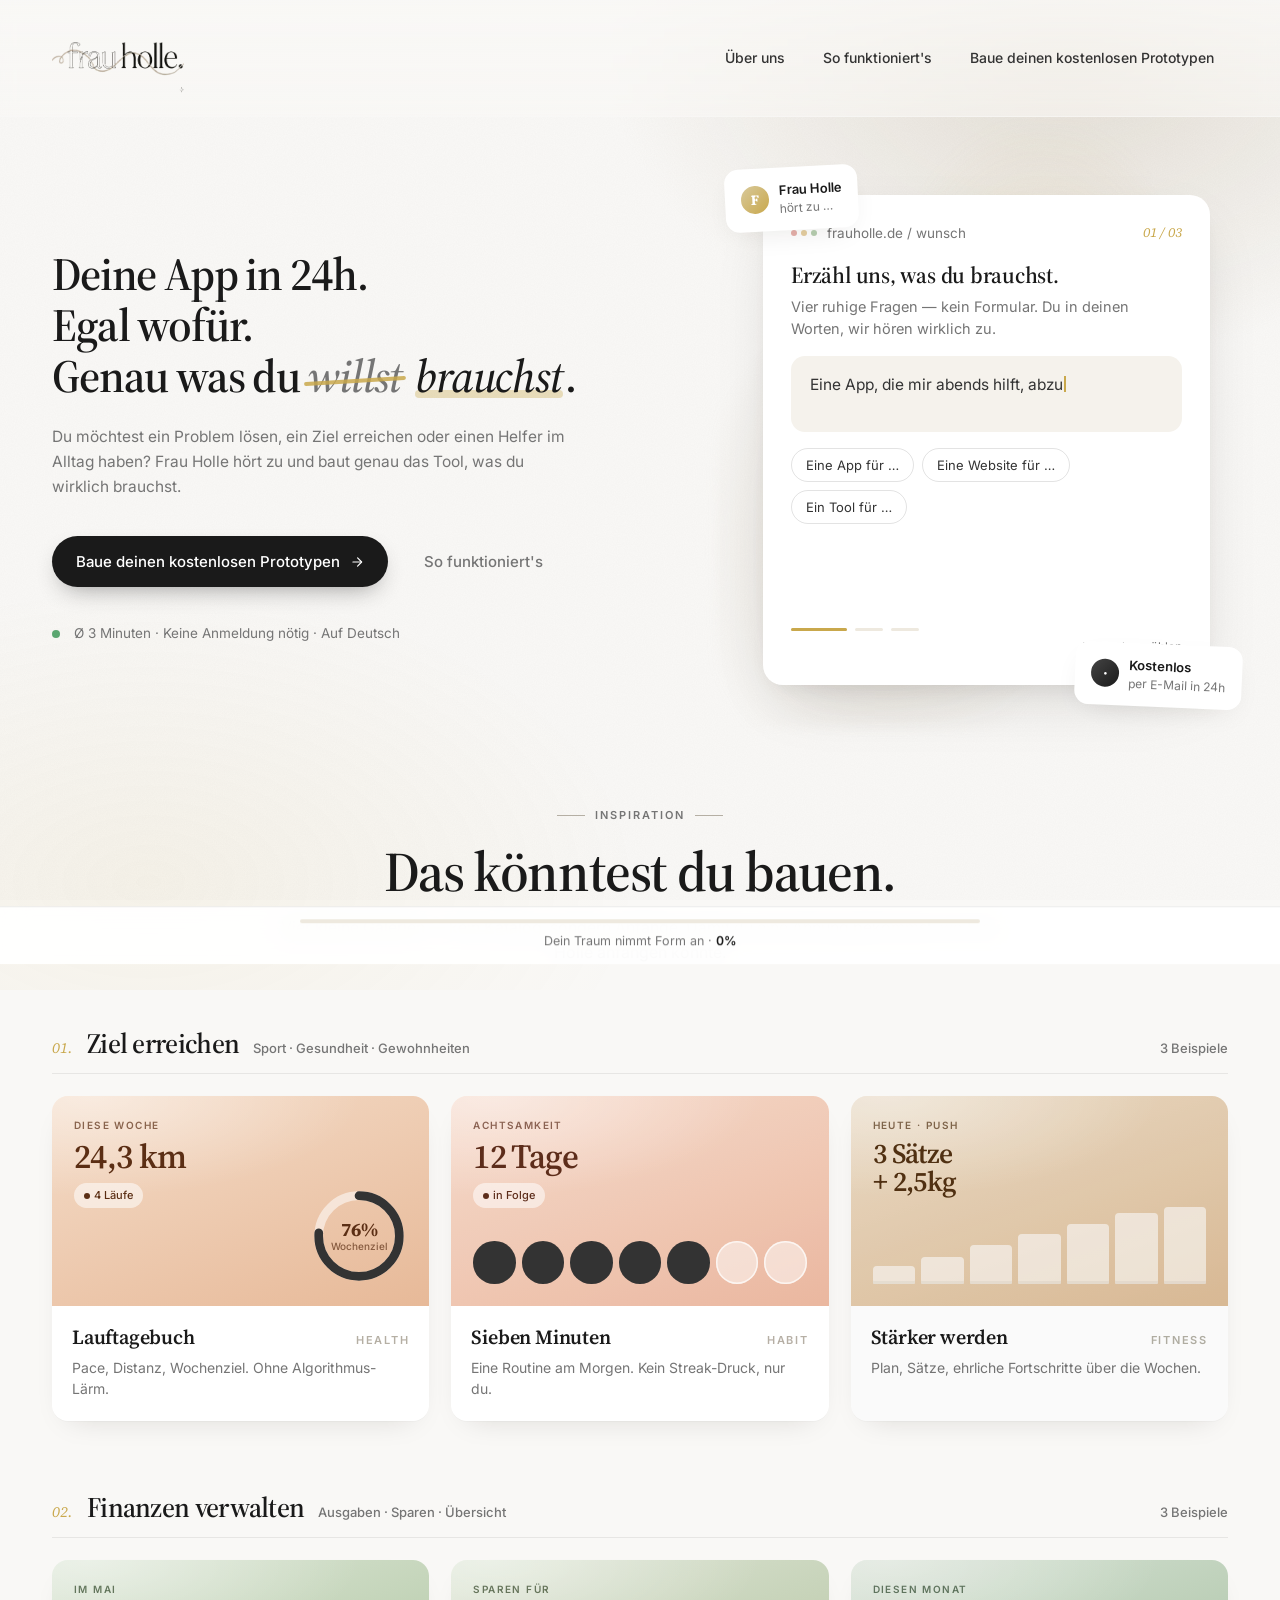
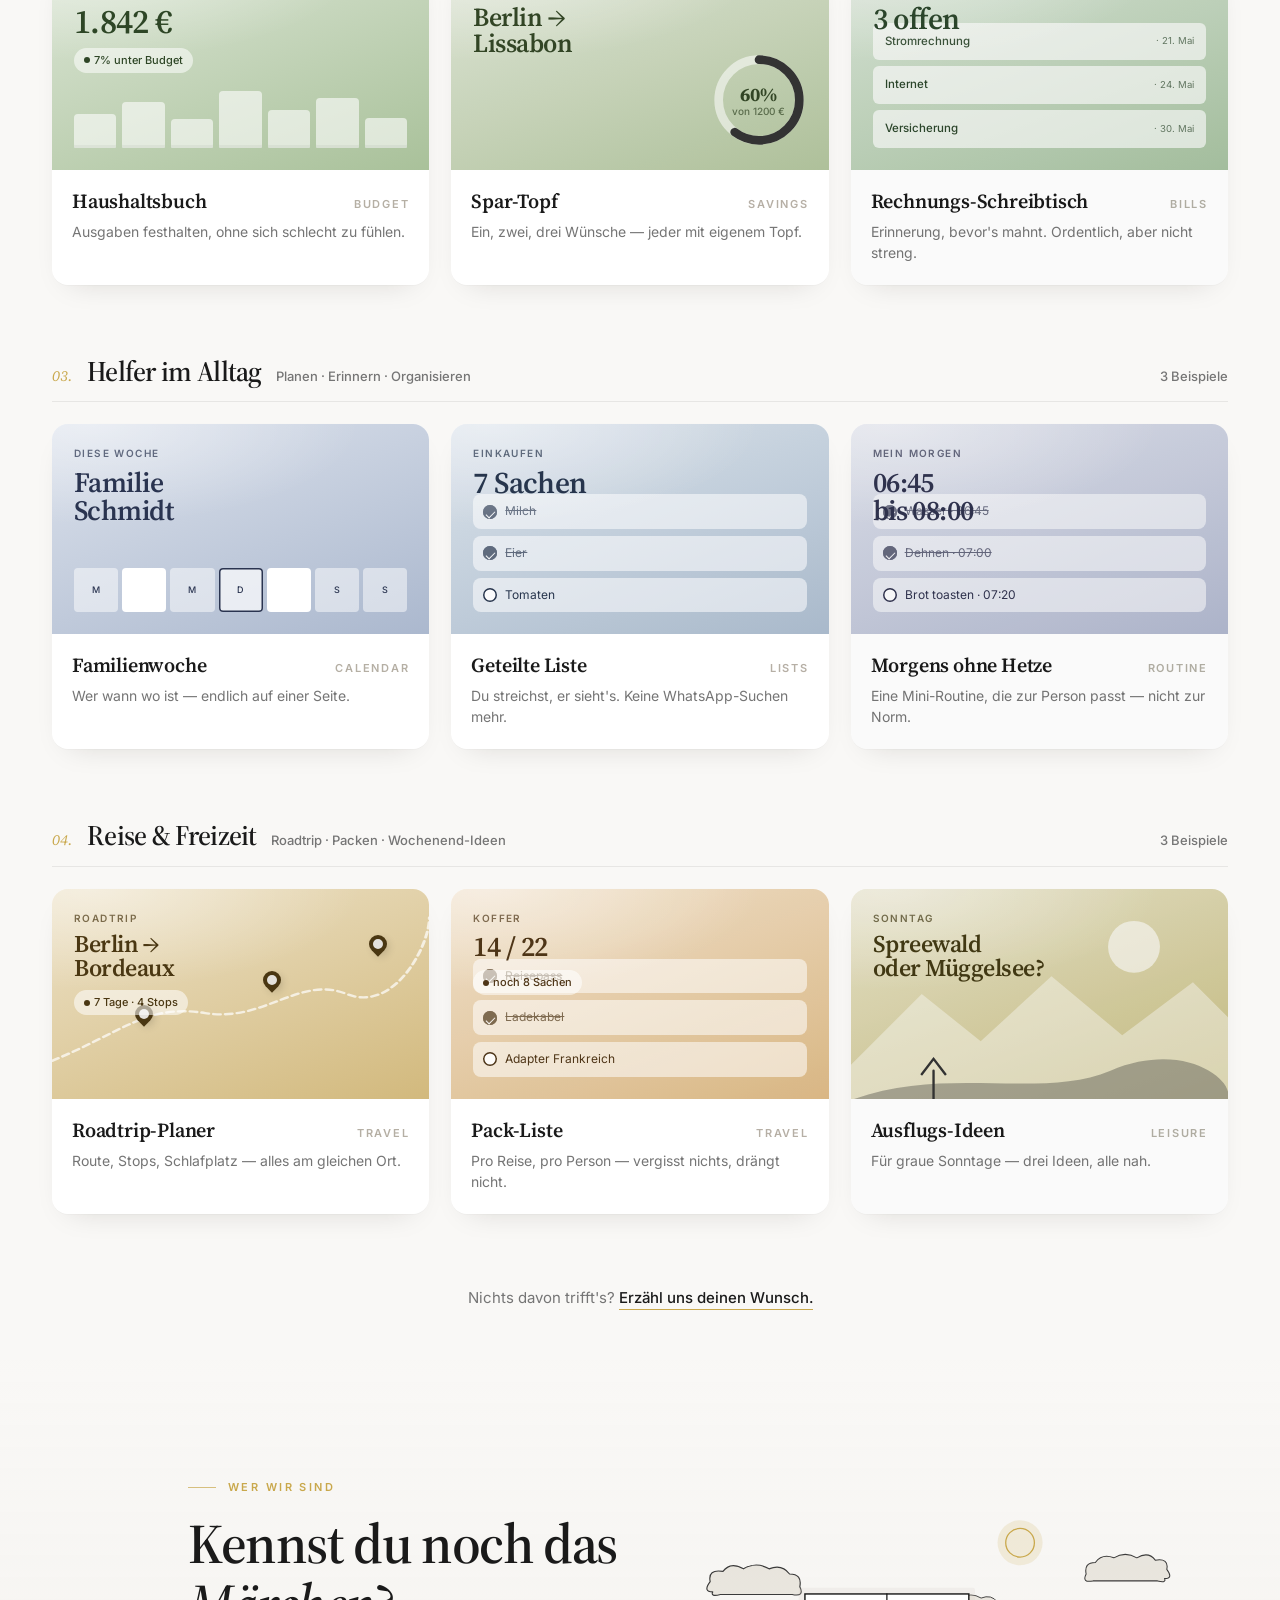
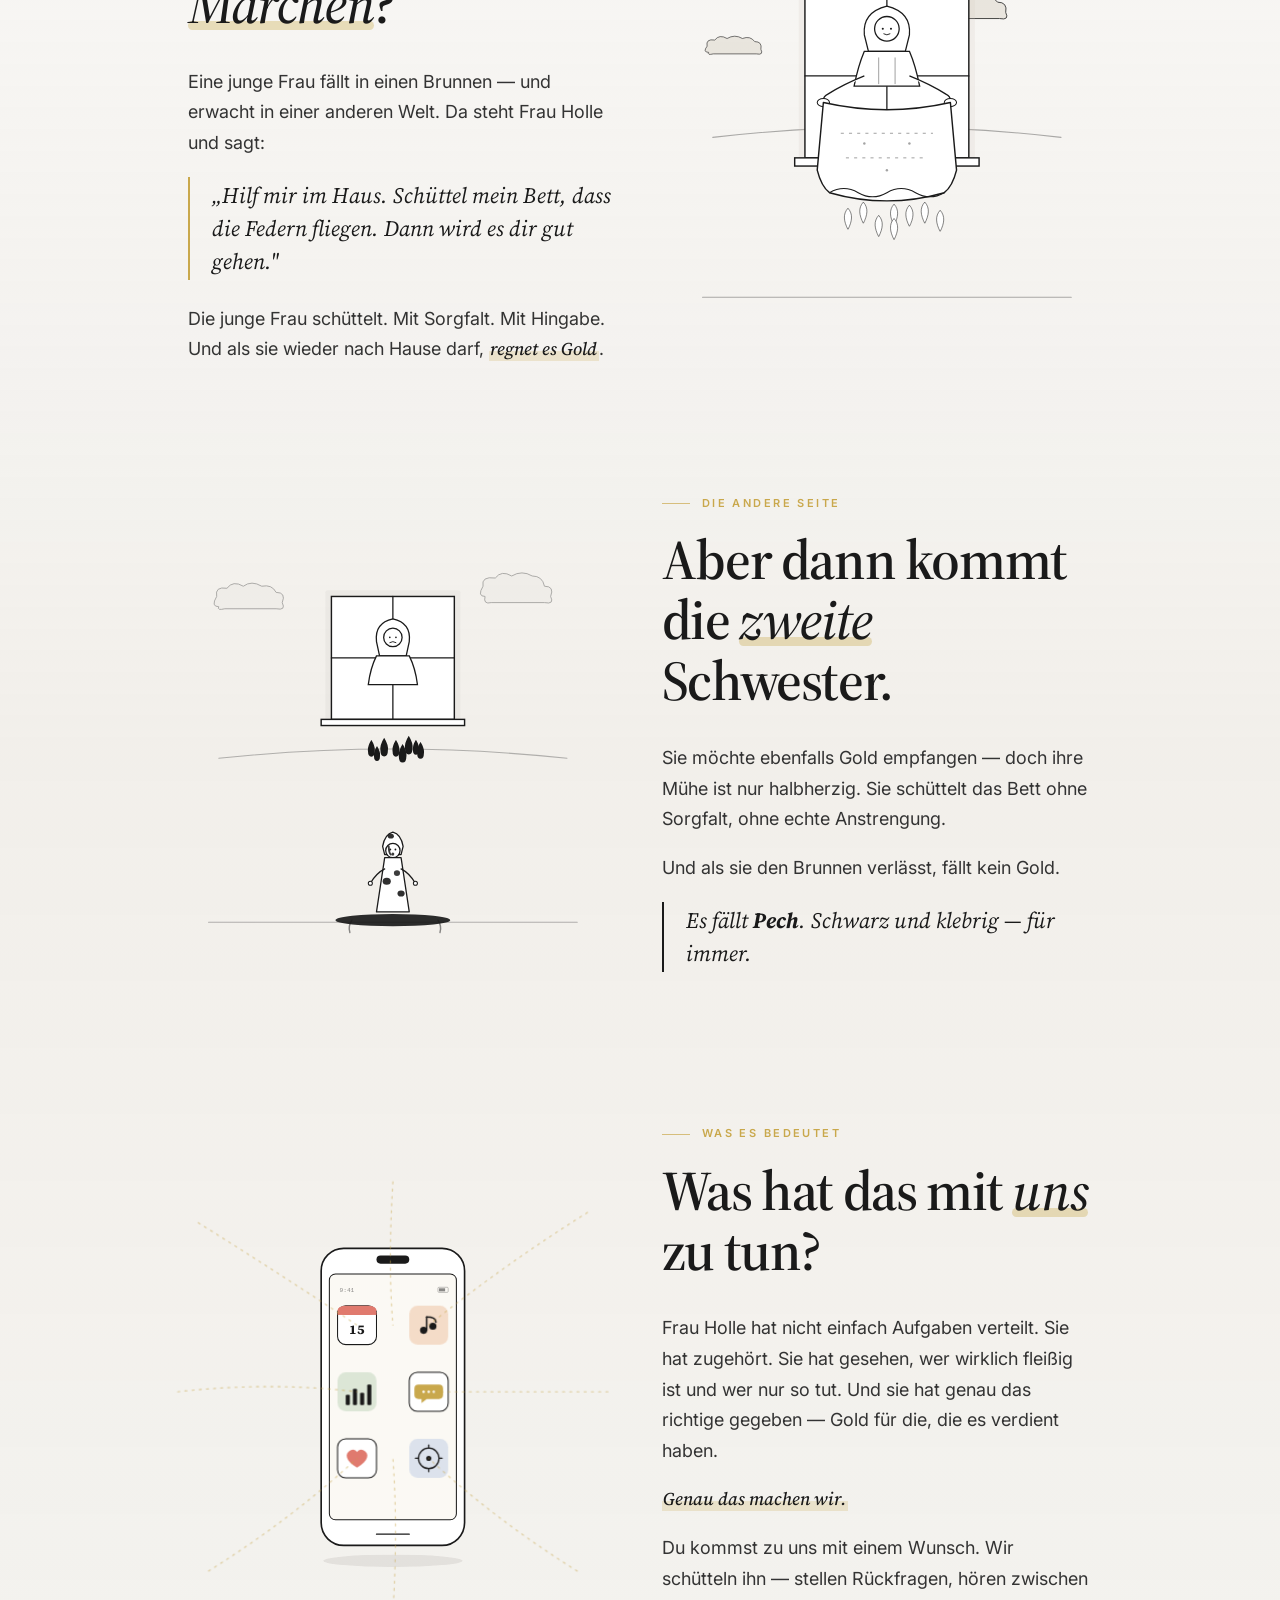
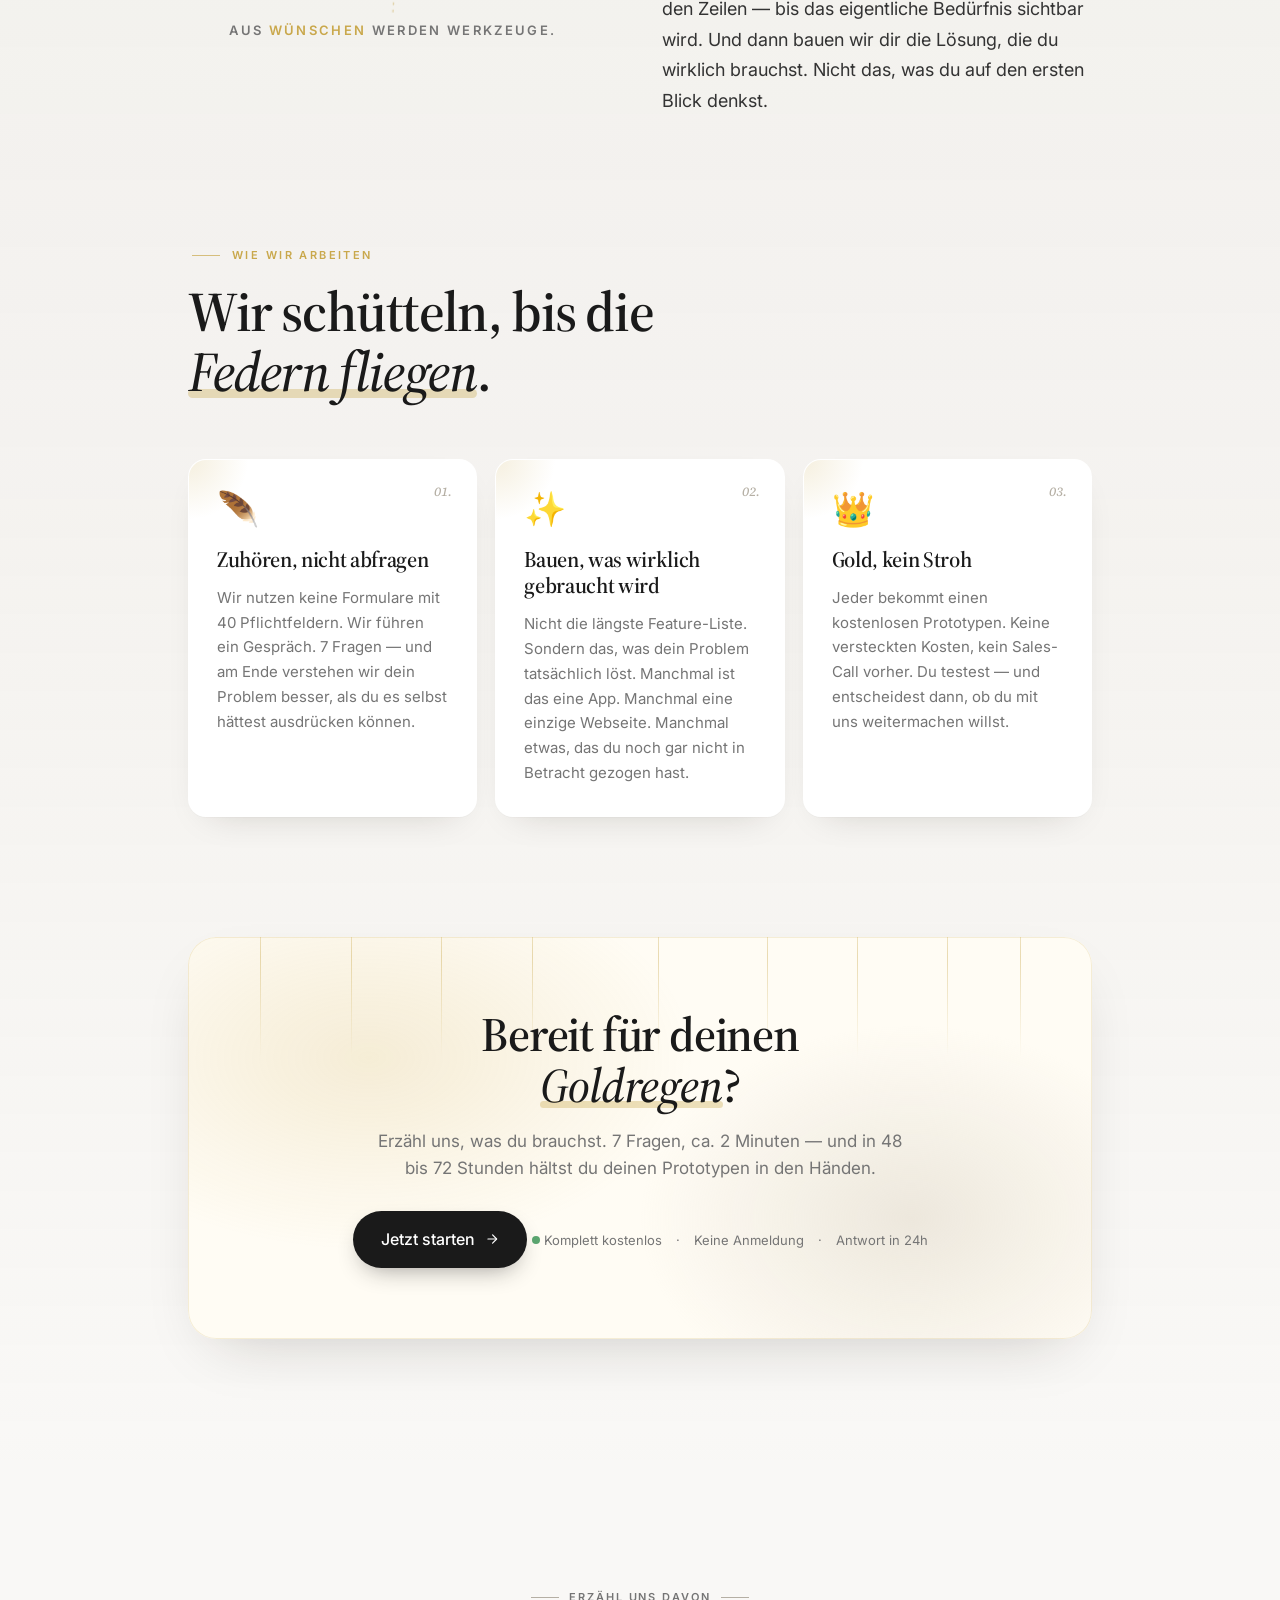
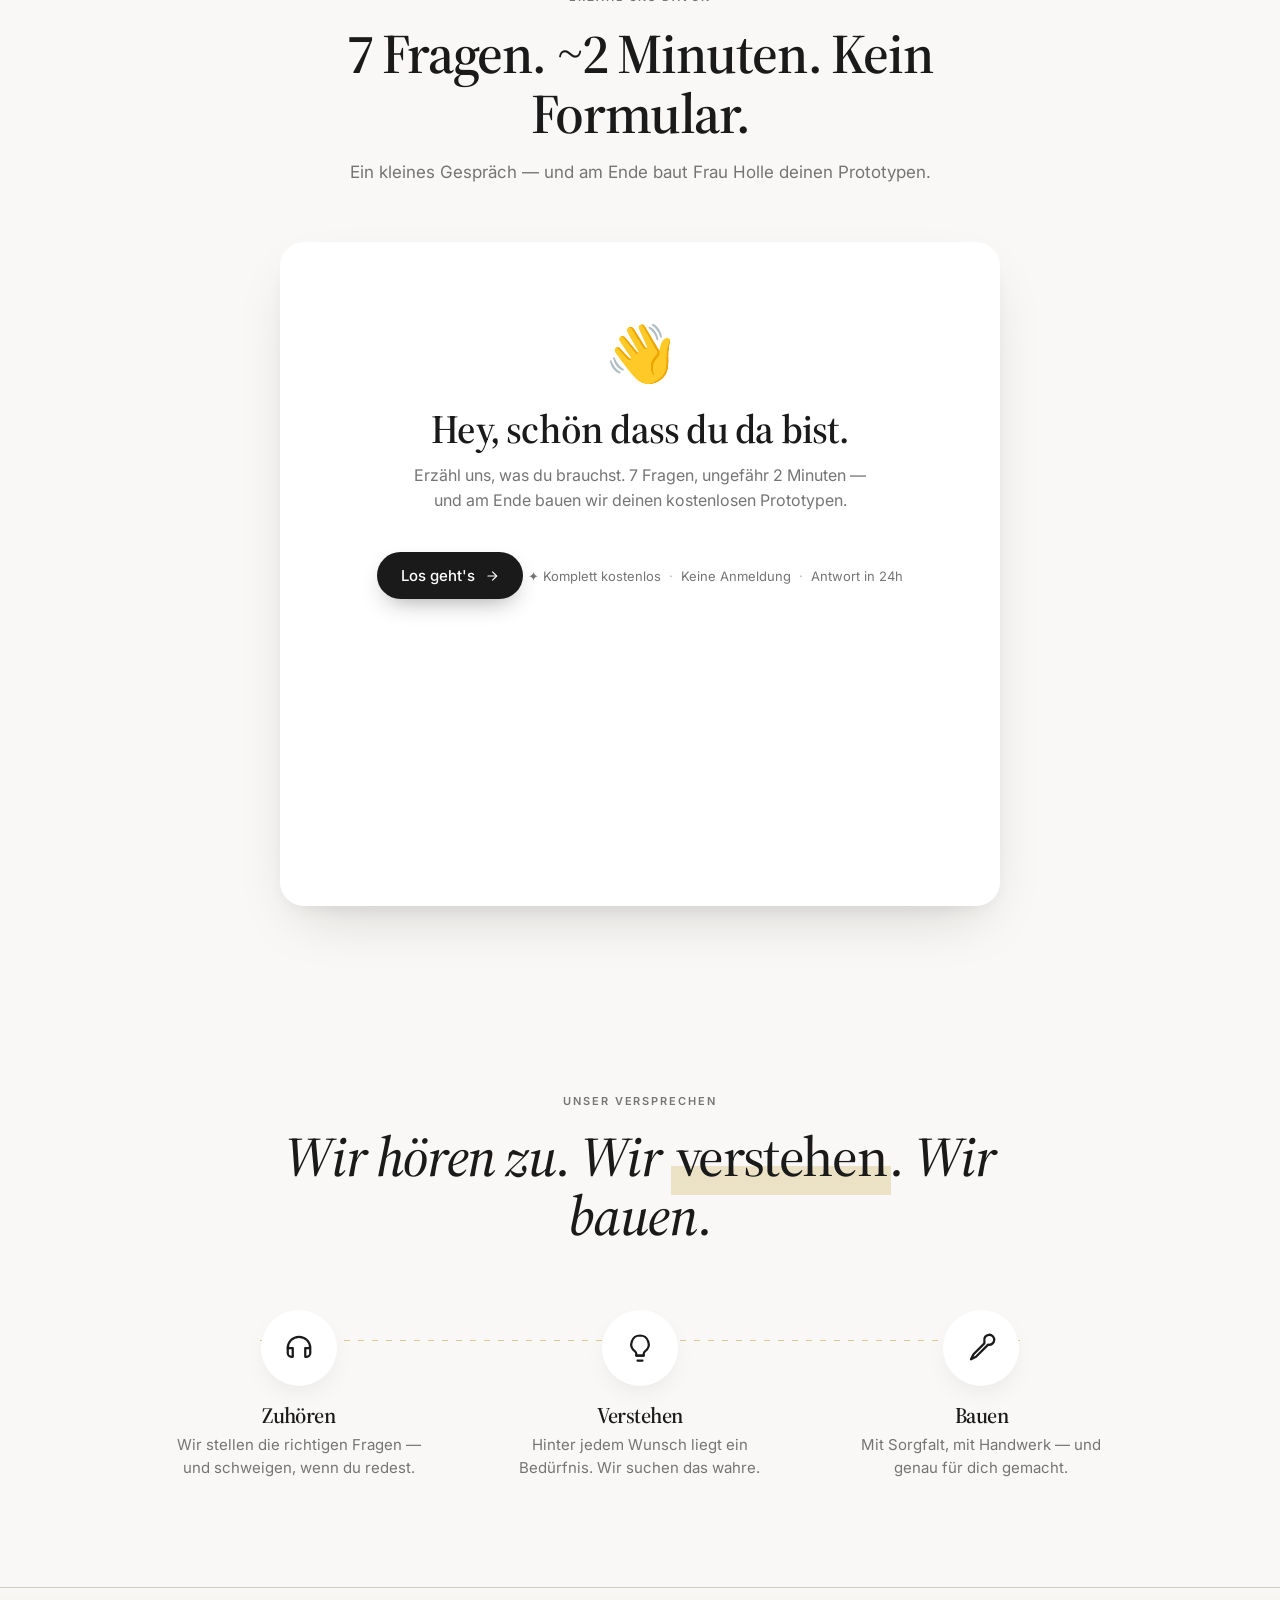
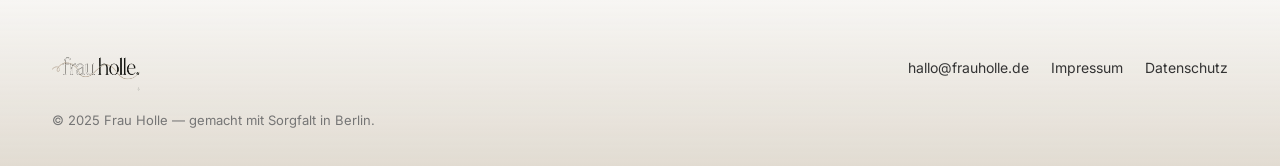
==== commit b9bbbdb9: "feat: webhook integration — form submits to Frau Holle agent via Cloudflare tunnel - Added HMAC-SHA2" ====
--- a/index.html
+++ b/index.html
@@ -4009,8 +4009,16 @@
       });
     });
 
+    /* ── HMAC-SHA256 helper (webhook signature) ── */
+    async function hmacSha256(secret, message) {
+      const enc = new TextEncoder();
+      const key = await crypto.subtle.importKey('raw', enc.encode(secret), { name: 'HMAC', hash: 'SHA-256' }, false, ['sign']);
+      const sig = await crypto.subtle.sign('HMAC', key, enc.encode(message));
+      return Array.from(new Uint8Array(sig)).map(b => b.toString(16).padStart(2, '0')).join('');
+    }
+
     /* Form submission */
-    form.addEventListener('submit', (e) => {
+    form.addEventListener('submit', async (e) => {
       e.preventDefault();
       const screen   = screens[cur];
       const emailEl  = screen.querySelector('input[type="email"]');
@@ -4025,6 +4033,33 @@
 
       // Persist locally so refresh doesn't blank
       try { localStorage.setItem('frauholle.intake', JSON.stringify(data)); } catch (_) {}
+
+      // ── Send to Frau Holle webhook ──
+      const submitBtn = screen.querySelector('button[type="submit"]');
+      const origHTML  = submitBtn.innerHTML;
+      submitBtn.disabled = true;
+      submitBtn.innerHTML = '<span class="dot-load" aria-hidden="true"><span></span><span></span><span></span></span> Wird gesendet …';
+
+      try {
+        const body = JSON.stringify(data);
+        const sig  = await hmacSha256('fh-intake-2026-holle-gold', body);
+        const WEBHOOK_URL = 'https://space-golf-antivirus-gel.trycloudflare.com/webhooks/intake';
+        const res = await fetch(WEBHOOK_URL, {
+          method: 'POST',
+          headers: {
+            'Content-Type': 'application/json',
+            'X-Hub-Signature-256': 'sha256=' + sig,
+          },
+          body: body,
+        });
+        if (!res.ok) throw new Error('HTTP ' + res.status);
+      } catch (err) {
+        console.error('Webhook error:', err);
+        showToast("Hmm, etwas ist schiefgegangen. Bitte versuche es später nochmal.");
+        submitBtn.disabled = false;
+        submitBtn.innerHTML = origHTML;
+        return;
+      }
 
       // Go to thanks screen (last)
       const thanksIdx = screens.findIndex(s => s.classList.contains('thanks'));
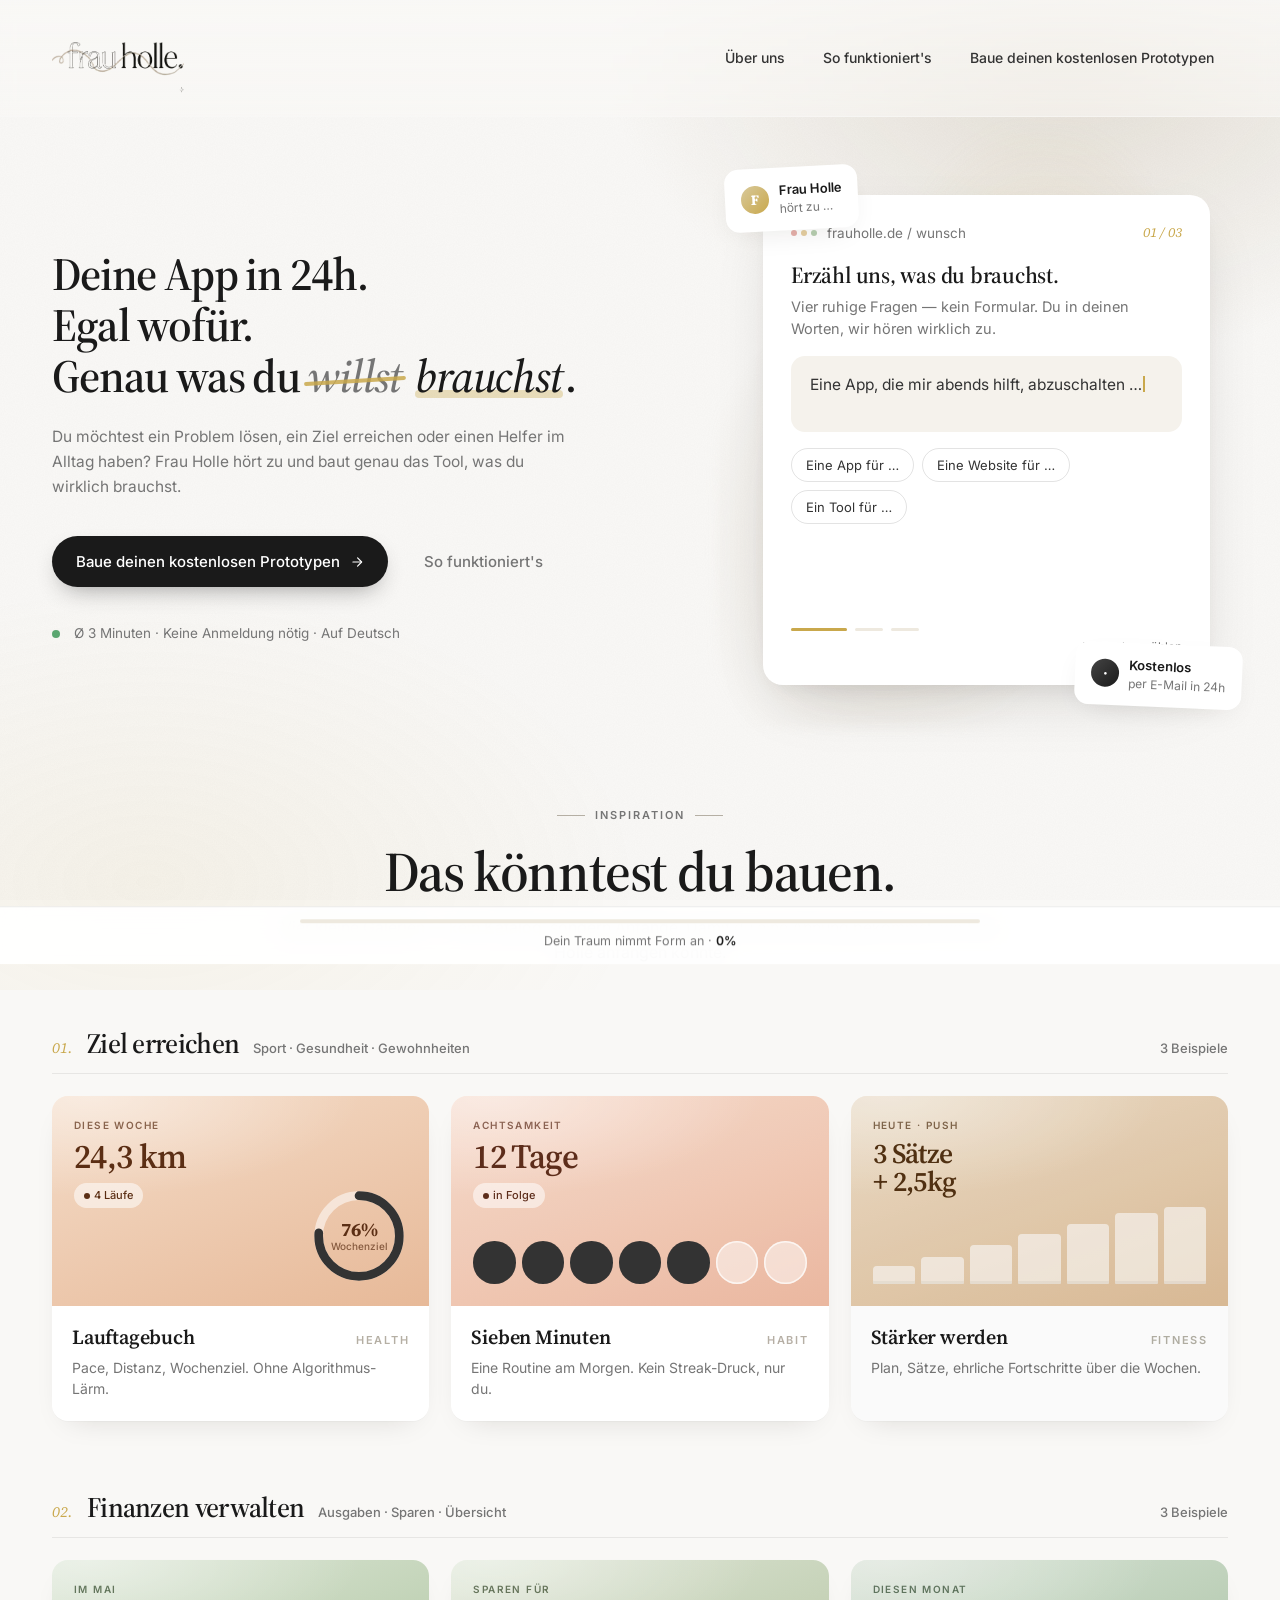
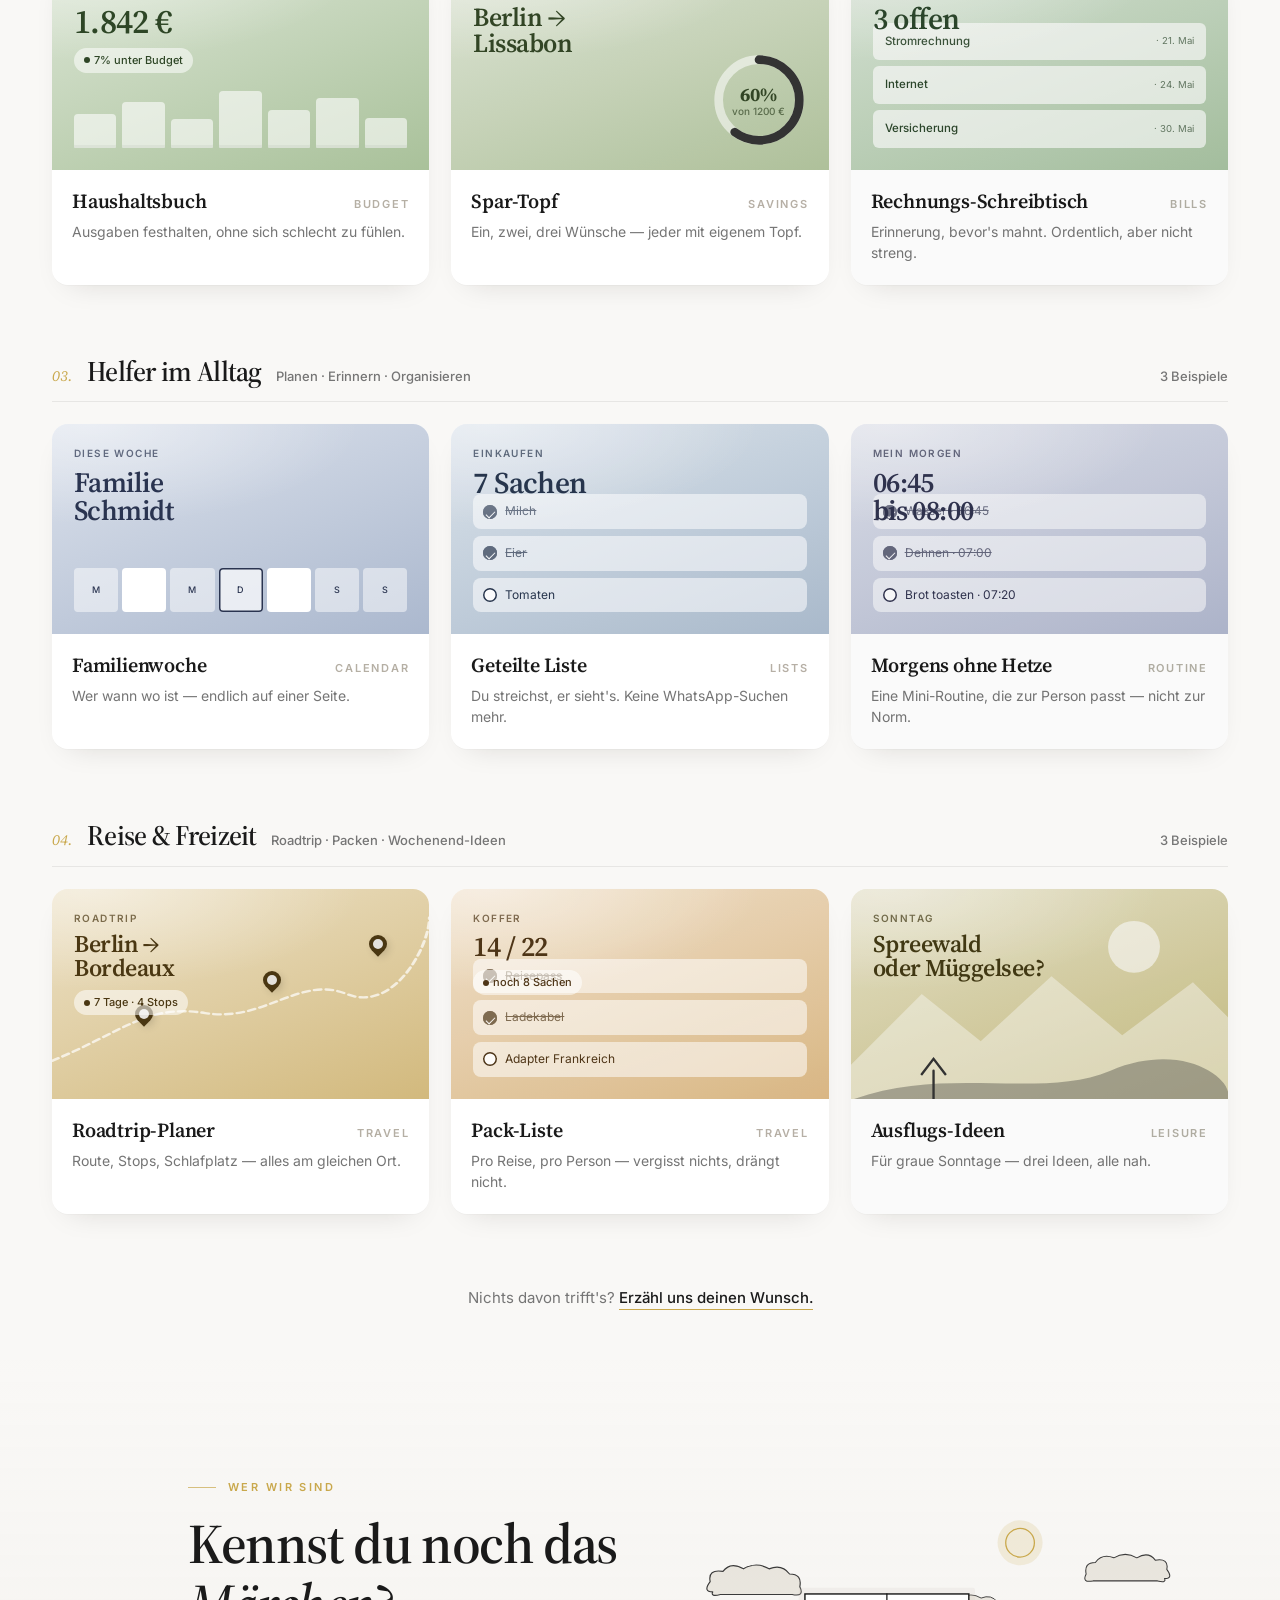
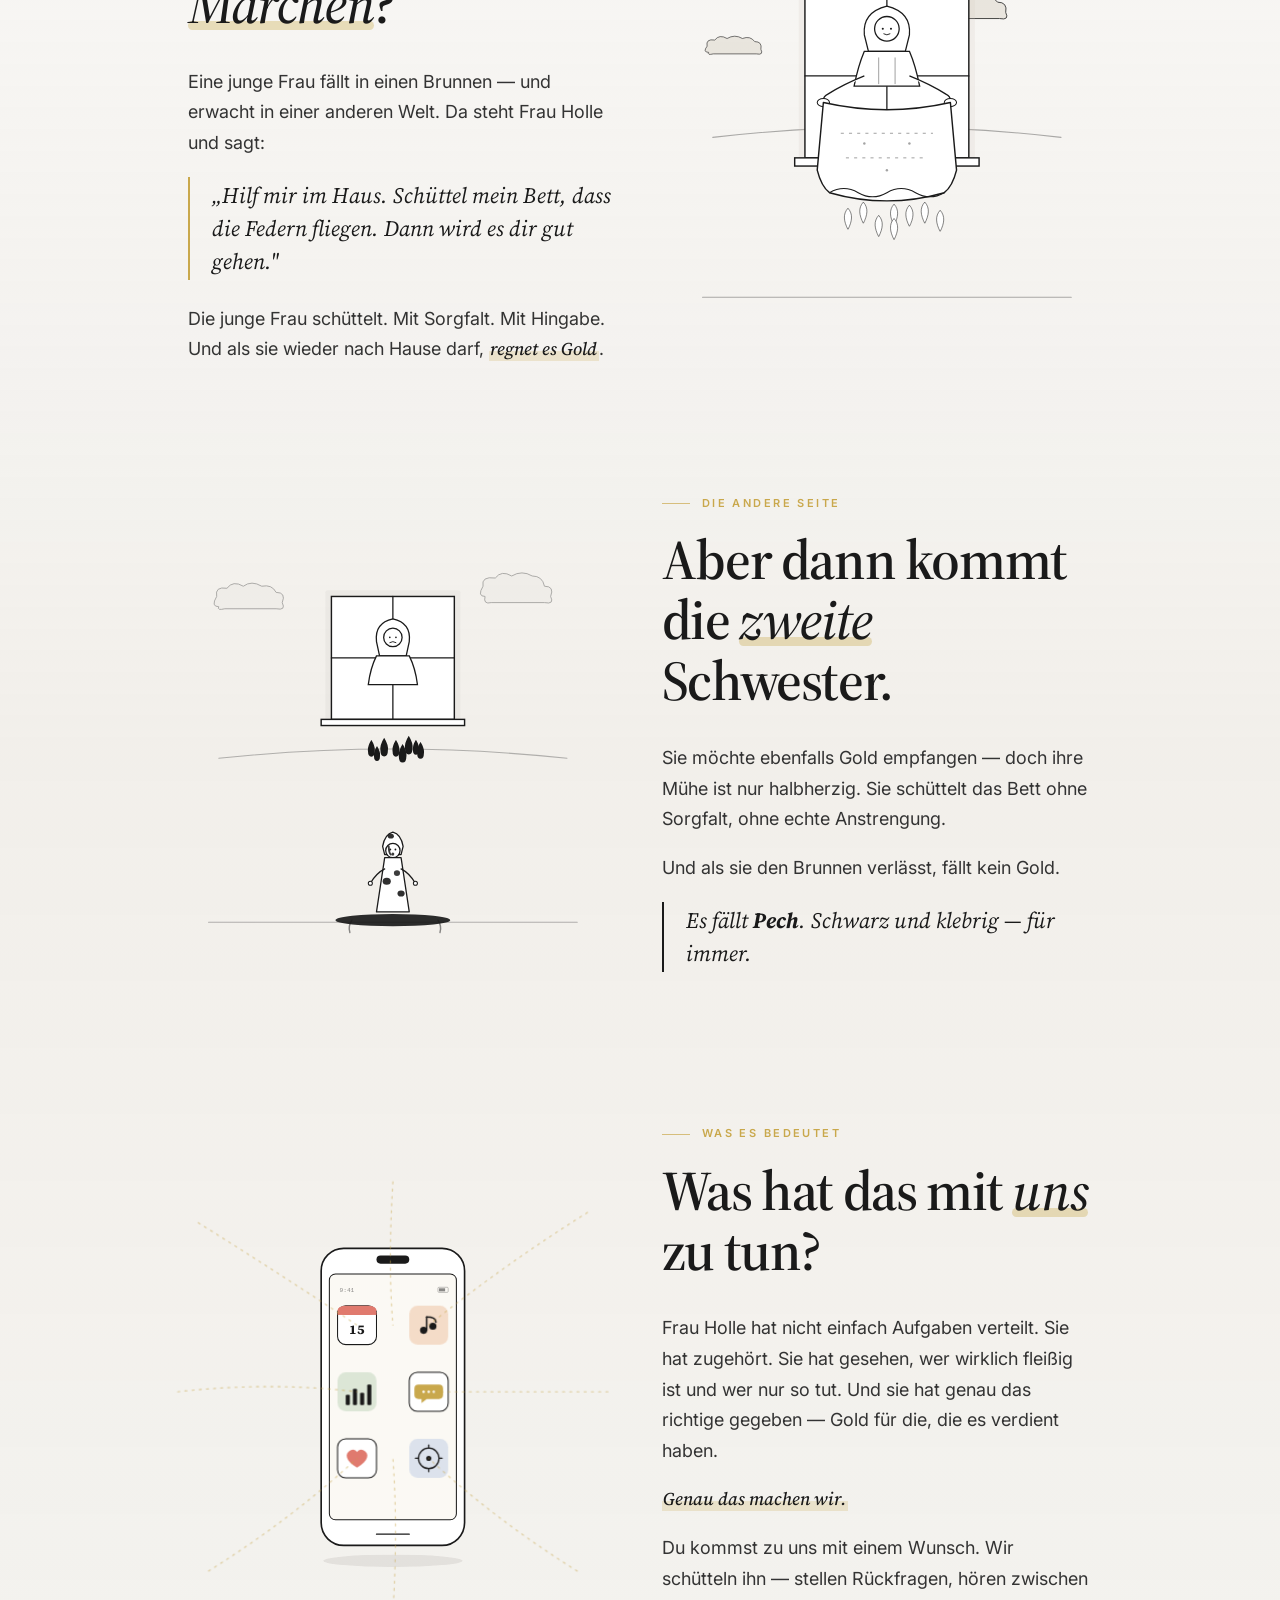
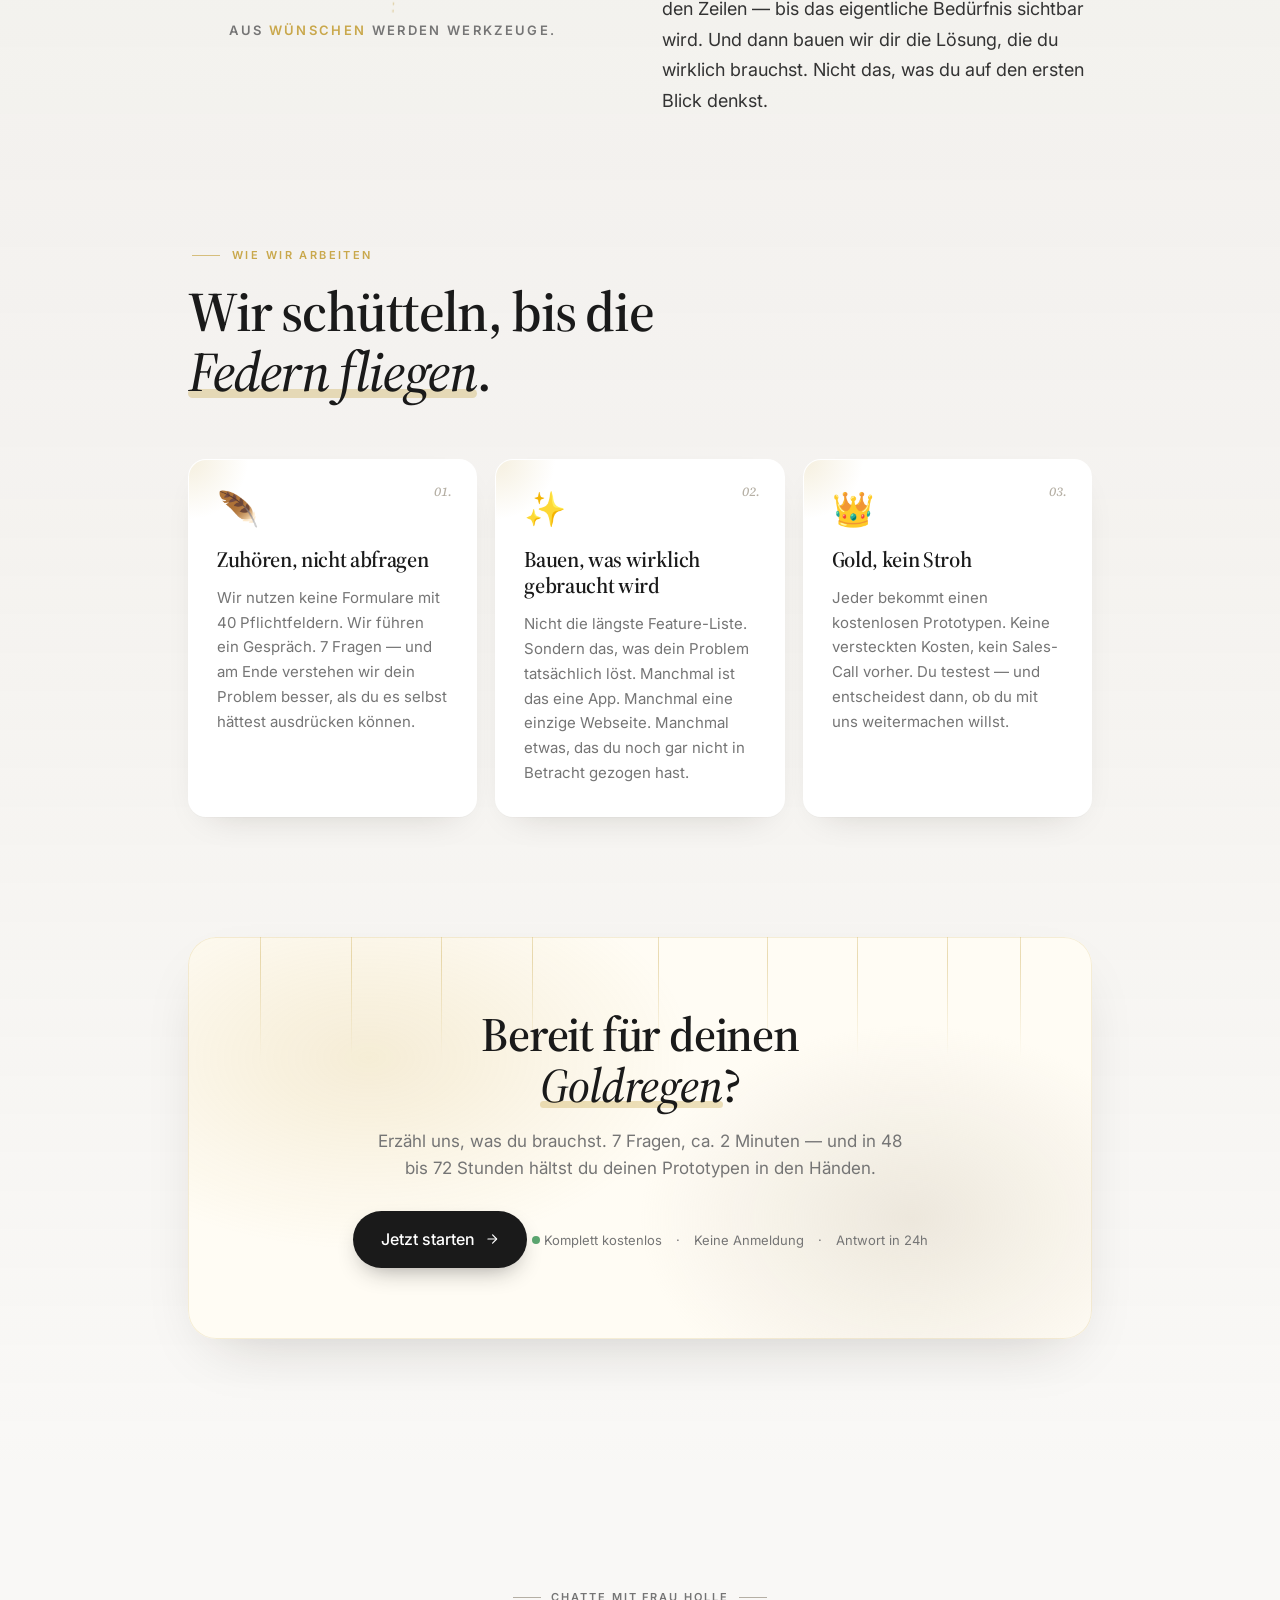
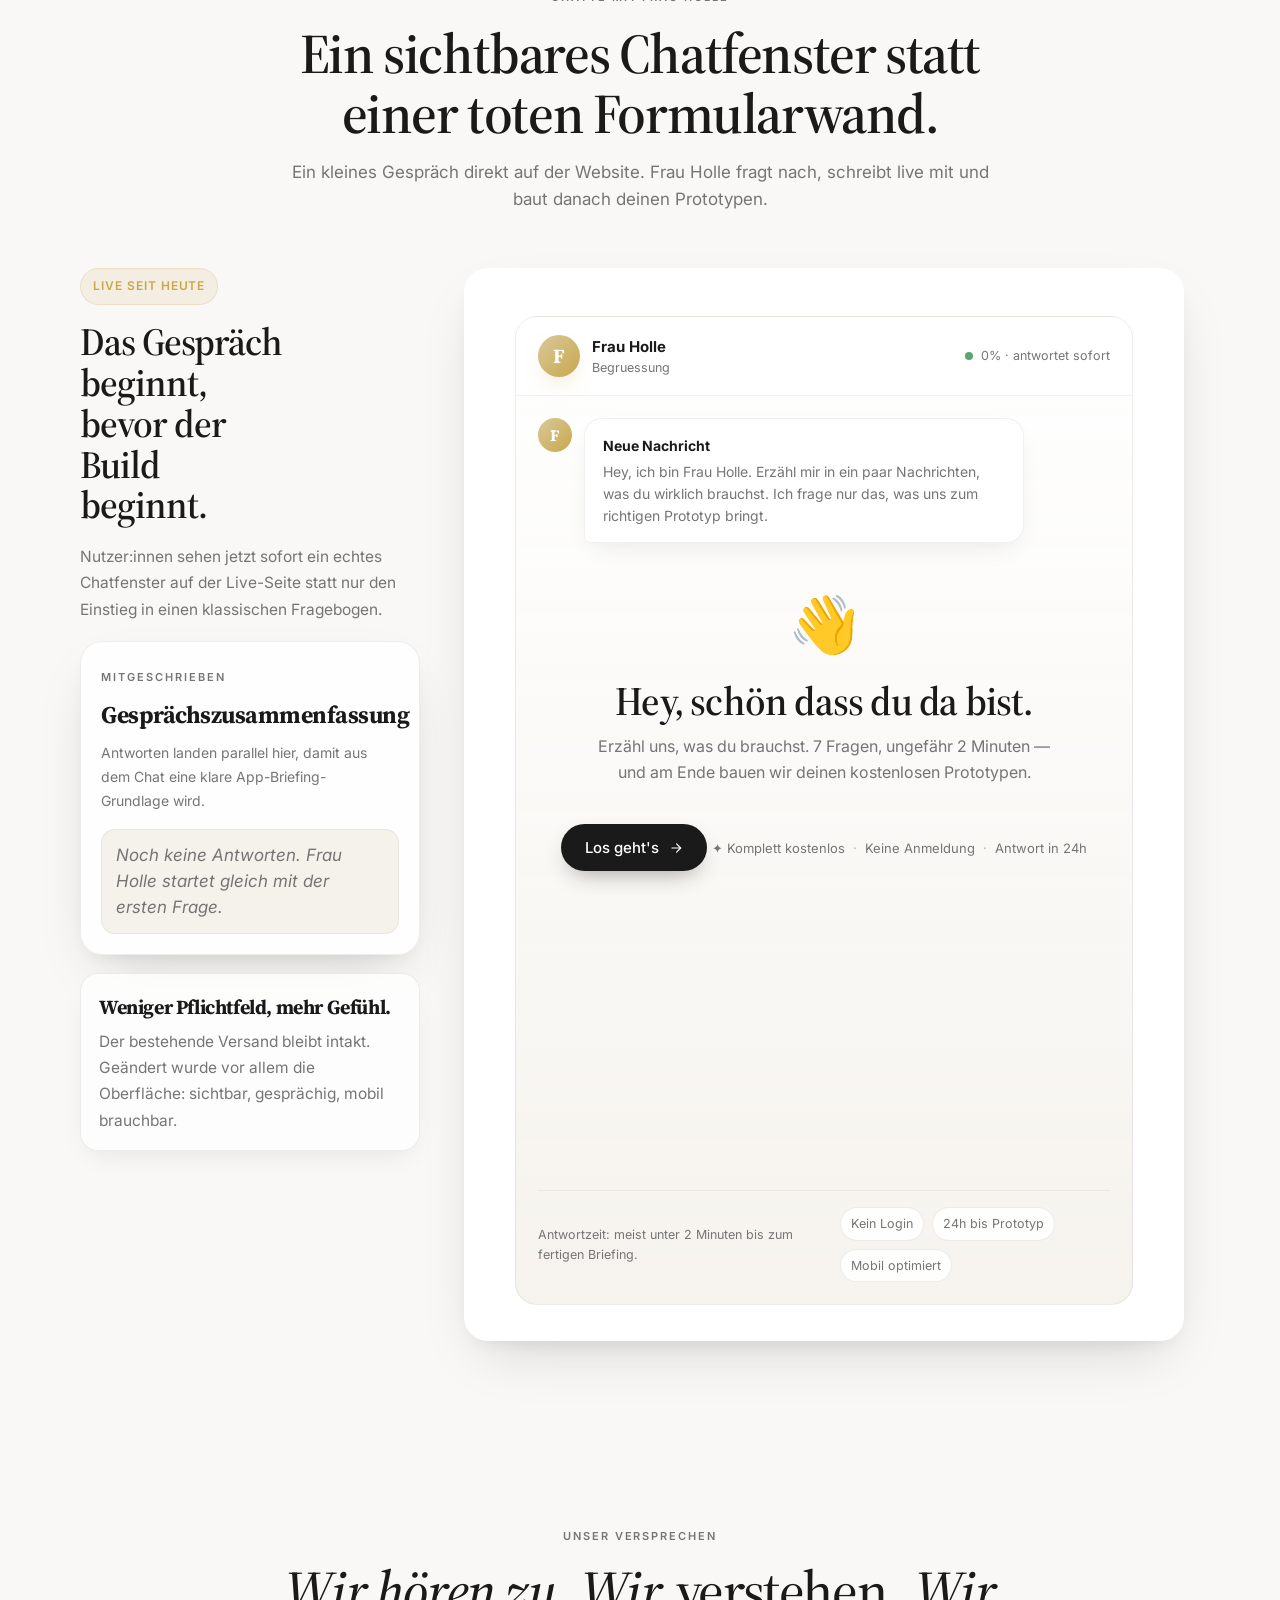
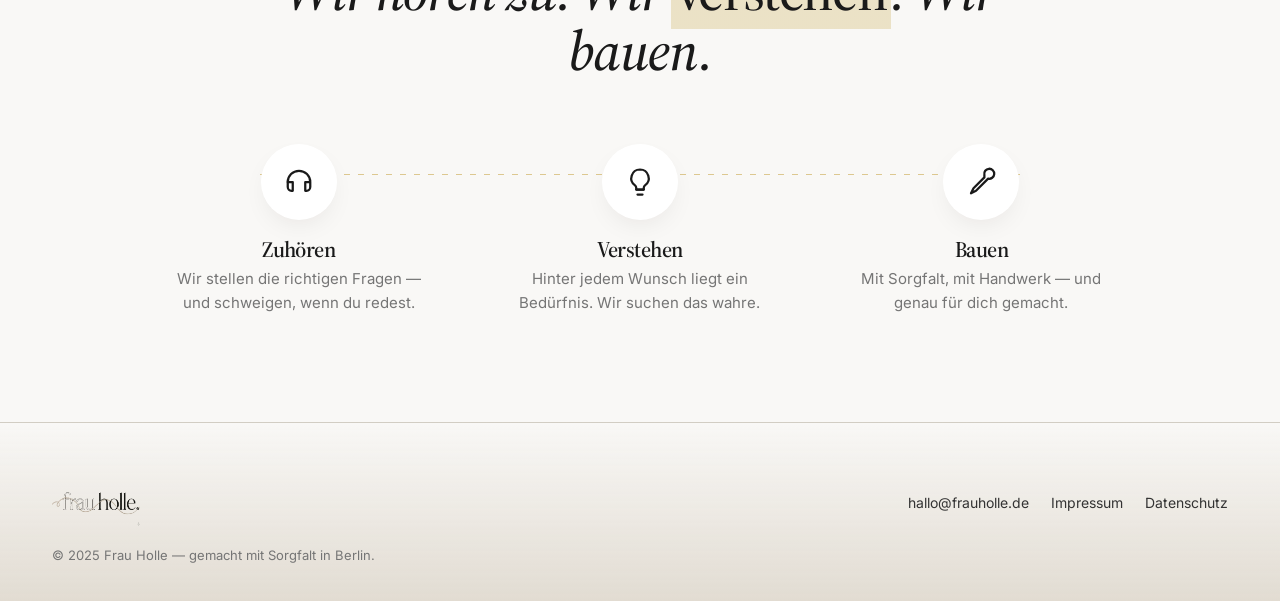
==== commit b4e5e6a2: "feat: add chat window to landing page (FRA-42) — chat-first intake experience - Chat shell with assi" ====
--- a/index.html
+++ b/index.html
@@ -1547,12 +1547,249 @@
   .intake .head h2 { margin-bottom: 14px; }
   .intake .head p { color: var(--gray); font-size: 16px; }
 
+  .intake-shell {
+    display: grid;
+    grid-template-columns: minmax(260px, 340px) minmax(0, 1fr);
+    gap: 28px;
+    align-items: start;
+    max-width: 1120px;
+    margin: 0 auto;
+  }
+  .intake-side {
+    position: sticky;
+    top: 108px;
+    display: flex;
+    flex-direction: column;
+    gap: 18px;
+  }
+  .intake-side .kicker {
+    display: inline-flex;
+    align-items: center;
+    gap: 8px;
+    align-self: flex-start;
+    background: rgba(201,168,76,0.12);
+    color: var(--thread-deep);
+    border: 1px solid rgba(201,168,76,0.22);
+    border-radius: var(--r-pill);
+    padding: 8px 12px;
+    font-size: 12px;
+    font-weight: 600;
+    letter-spacing: 0.08em;
+    text-transform: uppercase;
+  }
+  .intake-side h3 {
+    font-size: clamp(30px, 3vw, 42px);
+    max-width: 11ch;
+  }
+  .intake-side p {
+    color: var(--gray);
+    font-size: 15.5px;
+    line-height: 1.7;
+    max-width: 32ch;
+  }
+  .side-note {
+    background: rgba(255,255,255,0.75);
+    border: 1px solid var(--hairline);
+    border-radius: 18px;
+    padding: 18px 18px 16px;
+    box-shadow: var(--shadow-soft);
+  }
+  .side-note strong {
+    display: block;
+    font-family: var(--serif);
+    font-size: 20px;
+    color: var(--ink);
+    margin-bottom: 6px;
+    letter-spacing: -0.02em;
+  }
+  .summary-card {
+    background: rgba(255,255,255,0.86);
+    border: 1px solid var(--hairline);
+    border-radius: 22px;
+    padding: 20px;
+    box-shadow: var(--shadow-card);
+  }
+  .summary-card .eyebrow {
+    margin-bottom: 10px;
+    display: inline-block;
+  }
+  .summary-card h4 {
+    margin: 0 0 8px;
+    font-family: var(--serif);
+    font-size: 24px;
+    color: var(--ink);
+    letter-spacing: -0.02em;
+  }
+  .summary-card p {
+    margin-bottom: 16px;
+    font-size: 14px;
+    color: var(--gray);
+  }
+  .summary-list {
+    list-style: none;
+    margin: 0;
+    padding: 0;
+    display: flex;
+    flex-direction: column;
+    gap: 10px;
+  }
+  .summary-list li {
+    background: var(--field);
+    border-radius: 14px;
+    padding: 12px 14px;
+    border: 1px solid rgba(26,26,26,0.06);
+  }
+  .summary-list strong {
+    display: block;
+    font-size: 11px;
+    letter-spacing: 0.12em;
+    text-transform: uppercase;
+    color: var(--thread-deep);
+    margin-bottom: 5px;
+  }
+  .summary-list span {
+    display: block;
+    font-size: 14px;
+    color: var(--ink-soft);
+    line-height: 1.5;
+  }
+  .summary-list .summary-empty {
+    color: var(--gray);
+    font-style: italic;
+  }
+
   .intake-card {
-    max-width: 720px;
-    margin: 0 auto;
+    max-width: none;
+    margin: 0;
     padding: clamp(36px, 5vw, 56px);
     border-radius: 24px;
     position: relative;
+  }
+  .chat-window {
+    border-radius: 22px;
+    overflow: hidden;
+    background: linear-gradient(180deg, rgba(255,255,255,0.98), rgba(245,242,236,0.92));
+    border: 1px solid rgba(26,26,26,0.08);
+    box-shadow: inset 0 1px 0 rgba(255,255,255,0.85);
+  }
+  .chat-topbar {
+    display: flex;
+    align-items: center;
+    justify-content: space-between;
+    gap: 16px;
+    padding: 18px 22px;
+    border-bottom: 1px solid rgba(26,26,26,0.06);
+    background: rgba(255,255,255,0.82);
+    backdrop-filter: blur(10px);
+    -webkit-backdrop-filter: blur(10px);
+  }
+  .chat-topbar .who {
+    display: flex;
+    align-items: center;
+    gap: 12px;
+  }
+  .chat-topbar .av {
+    width: 42px;
+    height: 42px;
+    border-radius: 50%;
+    background: linear-gradient(135deg, #D8C99B, #C9A84C);
+    color: #fff;
+    display: flex;
+    align-items: center;
+    justify-content: center;
+    font-family: var(--serif);
+    font-size: 20px;
+    font-weight: 700;
+    box-shadow: 0 10px 24px -12px rgba(201,168,76,0.75);
+  }
+  .chat-topbar strong {
+    display: block;
+    color: var(--ink);
+    font-size: 15px;
+  }
+  .chat-topbar span {
+    display: block;
+    font-size: 12.5px;
+    color: var(--gray);
+  }
+  .chat-status {
+    display: inline-flex;
+    align-items: center;
+    gap: 8px;
+    font-size: 12px;
+    color: var(--gray);
+  }
+  .chat-status .pulse {
+    width: 8px;
+    height: 8px;
+    border-radius: 50%;
+    background: #5BA670;
+    box-shadow: 0 0 0 0 rgba(91,166,112,0.55);
+    animation: pulse 2.4s ease-out infinite;
+  }
+  .chat-stream {
+    padding: 22px;
+  }
+  .assistant-intro {
+    display: flex;
+    align-items: flex-start;
+    gap: 12px;
+    margin-bottom: 18px;
+  }
+  .assistant-intro .mini-av {
+    width: 34px;
+    height: 34px;
+    border-radius: 50%;
+    background: linear-gradient(135deg, #D8C99B, #C9A84C);
+    color: #fff;
+    display: flex;
+    align-items: center;
+    justify-content: center;
+    font-family: var(--serif);
+    font-size: 16px;
+    font-weight: 700;
+    flex: none;
+  }
+  .assistant-intro .bubble {
+    max-width: 440px;
+    background: #fff;
+    border-radius: 18px 18px 18px 6px;
+    padding: 16px 18px;
+    box-shadow: var(--shadow-soft);
+    border: 1px solid rgba(26,26,26,0.06);
+  }
+  .assistant-intro .bubble strong {
+    display: block;
+    color: var(--ink);
+    margin-bottom: 4px;
+    font-size: 14px;
+  }
+  .assistant-intro .bubble p {
+    font-size: 14px;
+    color: var(--gray);
+    line-height: 1.55;
+  }
+  .chat-footnote {
+    display: flex;
+    align-items: center;
+    justify-content: space-between;
+    gap: 12px;
+    margin-top: 18px;
+    padding-top: 16px;
+    border-top: 1px solid rgba(26,26,26,0.06);
+    color: var(--gray);
+    font-size: 12.5px;
+  }
+  .chat-footnote .chips-mini {
+    display: inline-flex;
+    flex-wrap: wrap;
+    gap: 8px;
+  }
+  .chat-footnote .chips-mini span {
+    background: rgba(255,255,255,0.86);
+    border: 1px solid rgba(26,26,26,0.08);
+    border-radius: var(--r-pill);
+    padding: 6px 10px;
   }
   #intakeForm {
     display: grid;
@@ -1597,8 +1834,14 @@
     font-weight: 600;
     line-height: 1.2;
     letter-spacing: -0.015em;
-    margin: 0 0 26px;
+    margin: 0 0 18px;
     color: var(--ink);
+    background: #fff;
+    border-radius: 20px 20px 20px 8px;
+    padding: 18px 20px;
+    box-shadow: var(--shadow-soft);
+    border: 1px solid rgba(26,26,26,0.06);
+    max-width: 560px;
   }
 
   /* Welcome screen */
@@ -2022,9 +2265,20 @@
 
   @media (max-width: 720px) {
     .style-grid { grid-template-columns: repeat(2, 1fr); }
+    .intake-shell { grid-template-columns: 1fr; }
+    .intake-side {
+      position: static;
+      order: 2;
+    }
   }
   @media (max-width: 560px) {
     .intake-card { padding: 32px 22px; }
+    .chat-topbar,
+    .chat-stream { padding-left: 16px; padding-right: 16px; }
+    .chat-footnote {
+      flex-direction: column;
+      align-items: flex-start;
+    }
     .feedback-toast { bottom: 80px; }
     .progress-bar { padding: 10px 16px 12px; }
   }
@@ -3352,15 +3606,58 @@
 <section class="intake" id="intake">
   <div class="wrap">
     <div class="head">
-      <span class="eyebrow reveal">Erzähl uns davon</span>
-      <h2 class="reveal" data-delay="1">7 Fragen. ~2 Minuten. Kein Formular.</h2>
+      <span class="eyebrow reveal">Chatte mit Frau Holle</span>
+      <h2 class="reveal" data-delay="1">Ein sichtbares Chatfenster statt einer toten Formularwand.</h2>
       <p class="reveal" data-delay="2">
-        Ein kleines Gespräch — und am Ende baut Frau Holle deinen Prototypen.
+        Ein kleines Gespräch direkt auf der Website. Frau Holle fragt nach, schreibt live mit und baut danach deinen Prototypen.
       </p>
     </div>
 
-    <div class="card intake-card reveal" data-delay="2" id="intakeCard">
-      <form id="intakeForm" autocomplete="off" novalidate>
+    <div class="intake-shell">
+      <aside class="intake-side reveal" data-delay="1">
+        <span class="kicker">Live seit heute</span>
+        <h3>Das Gespräch beginnt, bevor der Build beginnt.</h3>
+        <p>
+          Nutzer:innen sehen jetzt sofort ein echtes Chatfenster auf der Live-Seite statt nur den Einstieg in einen klassischen Fragebogen.
+        </p>
+        <div class="summary-card">
+          <span class="eyebrow">Mitgeschrieben</span>
+          <h4>Gesprächszusammenfassung</h4>
+          <p>Antworten landen parallel hier, damit aus dem Chat eine klare App-Briefing-Grundlage wird.</p>
+          <ul class="summary-list" id="chatSummary">
+            <li class="summary-empty">Noch keine Antworten. Frau Holle startet gleich mit der ersten Frage.</li>
+          </ul>
+        </div>
+        <div class="side-note">
+          <strong>Weniger Pflichtfeld, mehr Gefühl.</strong>
+          <p>Der bestehende Versand bleibt intakt. Geändert wurde vor allem die Oberfläche: sichtbar, gesprächig, mobil brauchbar.</p>
+        </div>
+      </aside>
+
+      <div class="card intake-card reveal" data-delay="2" id="intakeCard">
+        <div class="chat-window">
+          <div class="chat-topbar">
+            <div class="who">
+              <span class="av" aria-hidden="true">F</span>
+              <div>
+                <strong>Frau Holle</strong>
+                <span id="chatStageLabel">Startet das Gespräch</span>
+              </div>
+            </div>
+            <div class="chat-status">
+              <span class="pulse" aria-hidden="true"></span>
+              <span id="chatProgressMeta">0% · antwortet sofort</span>
+            </div>
+          </div>
+          <div class="chat-stream">
+            <div class="assistant-intro">
+              <span class="mini-av" aria-hidden="true">F</span>
+              <div class="bubble">
+                <strong>Neue Nachricht</strong>
+                <p>Hey, ich bin Frau Holle. Erzähl mir in ein paar Nachrichten, was du wirklich brauchst. Ich frage nur das, was uns zum richtigen Prototyp bringt.</p>
+              </div>
+            </div>
+            <form id="intakeForm" autocomplete="off" novalidate>
 
         <!-- ===== Screen 0: Welcome ===== -->
         <div class="screen active welcome" data-i="0" data-progress="0">
@@ -3551,7 +3848,18 @@
           </div>
         </div>
 
-      </form>
+            </form>
+            <div class="chat-footnote">
+              <span>Antwortzeit: meist unter 2 Minuten bis zum fertigen Briefing.</span>
+              <div class="chips-mini" aria-hidden="true">
+                <span>Kein Login</span>
+                <span>24h bis Prototyp</span>
+                <span>Mobil optimiert</span>
+              </div>
+            </div>
+          </div>
+        </div>
+      </div>
     </div>
   </div>
 </section>
@@ -3804,12 +4112,34 @@
     const progressFill = document.getElementById('progressFill');
     const progressNum  = document.getElementById('progressNum');
     const progressLabel= document.getElementById('progressLabel');
+    const chatStageLabel = document.getElementById('chatStageLabel');
+    const chatProgressMeta = document.getElementById('chatProgressMeta');
+    const chatSummary = document.getElementById('chatSummary');
     const halftime   = document.getElementById('halftime');
     const toast      = document.getElementById('feedbackToast');
 
     let cur = 0;             // index into `screens`
     let halftimeShown = false;
     const data = {};         // accumulated answers
+    const stageNames = [
+      'Begruessung',
+      'Was dich beschaeftigt',
+      'Wunschbild',
+      'Zielgruppe',
+      'Alternativen',
+      'Herzensfeature',
+      'Stilgefuehl',
+      'Kontakt'
+    ];
+    const summaryFields = [
+      ['thema', 'Ausgangspunkt'],
+      ['problem', 'Wenn es gut waere'],
+      ['zielgruppe', 'Fuer wen'],
+      ['bestehend', 'Was es schon gibt'],
+      ['feature', 'Wichtigstes Feature'],
+      ['stil', 'Soll sich anfuehlen wie'],
+      ['email', 'Rueckmeldung an']
+    ];
 
     /* Encouraging progress labels by % range */
     const labels = [
@@ -3828,6 +4158,66 @@
       return best;
     }
 
+    function displayValue(key) {
+      const value = data[key];
+      if (!value) return '';
+      if (key === 'thema' && value === 'anderes' && data.thema_anderes) return data.thema_anderes;
+      if (key === 'zielgruppe' && value === 'bestimmt' && data.zielgruppe_bestimmt) return data.zielgruppe_bestimmt;
+      if (key === 'stil') {
+        const labels = {
+          minimal: 'Minimalistisch & clean',
+          spielerisch: 'Spielerisch & intuitiv',
+          seriös: 'Professionell & serioes',
+          kreativ: 'Kreativ & bunt',
+          pragmatisch: 'Schnell & pragmatisch',
+          ueberrasch_mich: 'Ueberrasch mich'
+        };
+        return labels[value] || value;
+      }
+      return value;
+    }
+
+    function escapeHtml(value) {
+      return String(value)
+        .replaceAll('&', '&amp;')
+        .replaceAll('<', '&lt;')
+        .replaceAll('>', '&gt;')
+        .replaceAll('"', '&quot;')
+        .replaceAll("'", '&#39;');
+    }
+
+    function renderSummary() {
+      if (!chatSummary) return;
+      const rows = summaryFields
+        .map(([key, label]) => {
+          const value = displayValue(key);
+          return value ? { label, value } : null;
+        })
+        .filter(Boolean);
+
+      if (!rows.length) {
+        chatSummary.innerHTML = '<li class="summary-empty">Noch keine Antworten. Frau Holle startet gleich mit der ersten Frage.</li>';
+        return;
+      }
+
+      chatSummary.innerHTML = rows
+        .map(({ label, value }) => `<li><strong>${escapeHtml(label)}</strong><span>${escapeHtml(value)}</span></li>`)
+        .join('');
+    }
+
+    function updateChatHeader(screen, pct) {
+      if (chatStageLabel) {
+        if (screen.classList.contains('thanks')) chatStageLabel.textContent = 'Briefing abgeschlossen';
+        else chatStageLabel.textContent = stageNames[cur] || 'Im Gespraech';
+      }
+      if (chatProgressMeta) {
+        const metaCopy = screen.classList.contains('thanks')
+          ? '100% · Prototyp wird vorbereitet'
+          : `${pct}% · antwortet sofort`;
+        chatProgressMeta.textContent = metaCopy;
+      }
+    }
+
     /* Render screen at index i (with leave/enter animation) */
     function show(i, dir='fwd') {
       if (i === cur) return;
@@ -3853,6 +4243,8 @@
       progressFill.style.width = pct + '%';
       progressNum.textContent  = pct + '%';
       progressLabel.textContent = labelFor(pct);
+      updateChatHeader(to, pct);
+      renderSummary();
 
       // Halftime reward — fires once, when entering screen index 5 (after answering Q4)
       if (i === 5 && !halftimeShown) {
@@ -3903,6 +4295,7 @@
 
       // Store
       data[field] = val;
+      renderSummary();
 
       // Per-option feedback override > screen feedback
       const screen = btn.closest('.screen');
@@ -3945,6 +4338,7 @@
         const ta = screen.querySelector('.text-wrap textarea');
         if (ta) {
           data[ta.name] = ta.value.trim();
+          renderSummary();
           const fb = screen.dataset.feedback;
           if (fb && ta.value.trim().length > 0) showToast(fb);
         }
@@ -3993,6 +4387,7 @@
         if (e.key === 'Enter' && !e.shiftKey) {
           e.preventDefault();
           data[ta.name] = ta.value.trim();
+          renderSummary();
           if (ta.value.trim().length > 0) next();
         }
       });
@@ -4030,6 +4425,7 @@
       }
       data.email = emailEl ? emailEl.value.trim() : '';
       data.name  = nameEl  ? nameEl.value.trim()  : '';
+      renderSummary();
 
       // Persist locally so refresh doesn't blank
       try { localStorage.setItem('frauholle.intake', JSON.stringify(data)); } catch (_) {}
@@ -4081,6 +4477,8 @@
       });
     }, { threshold: 0.05 });
     io2.observe(intakeSec);
+    renderSummary();
+    updateChatHeader(screens[cur], parseInt(screens[cur].dataset.progress || '0', 10));
 
   })();
 
